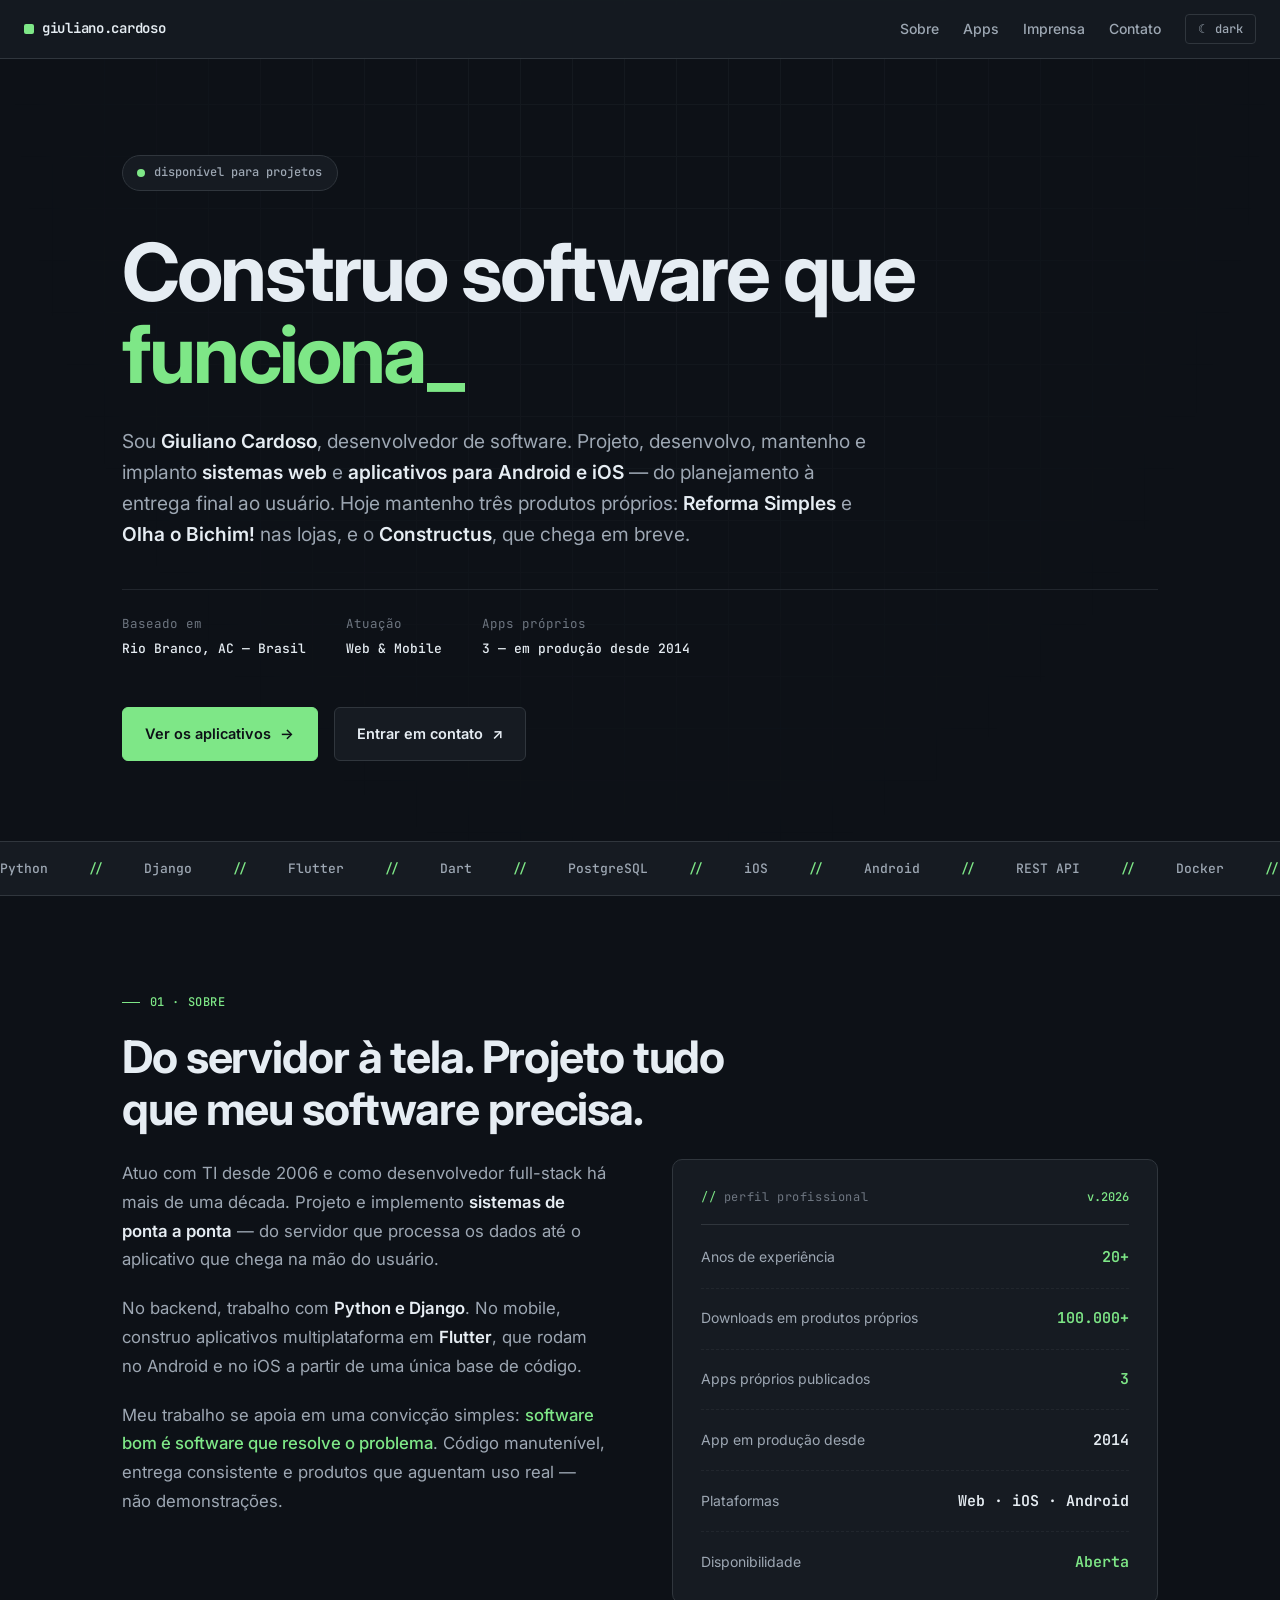
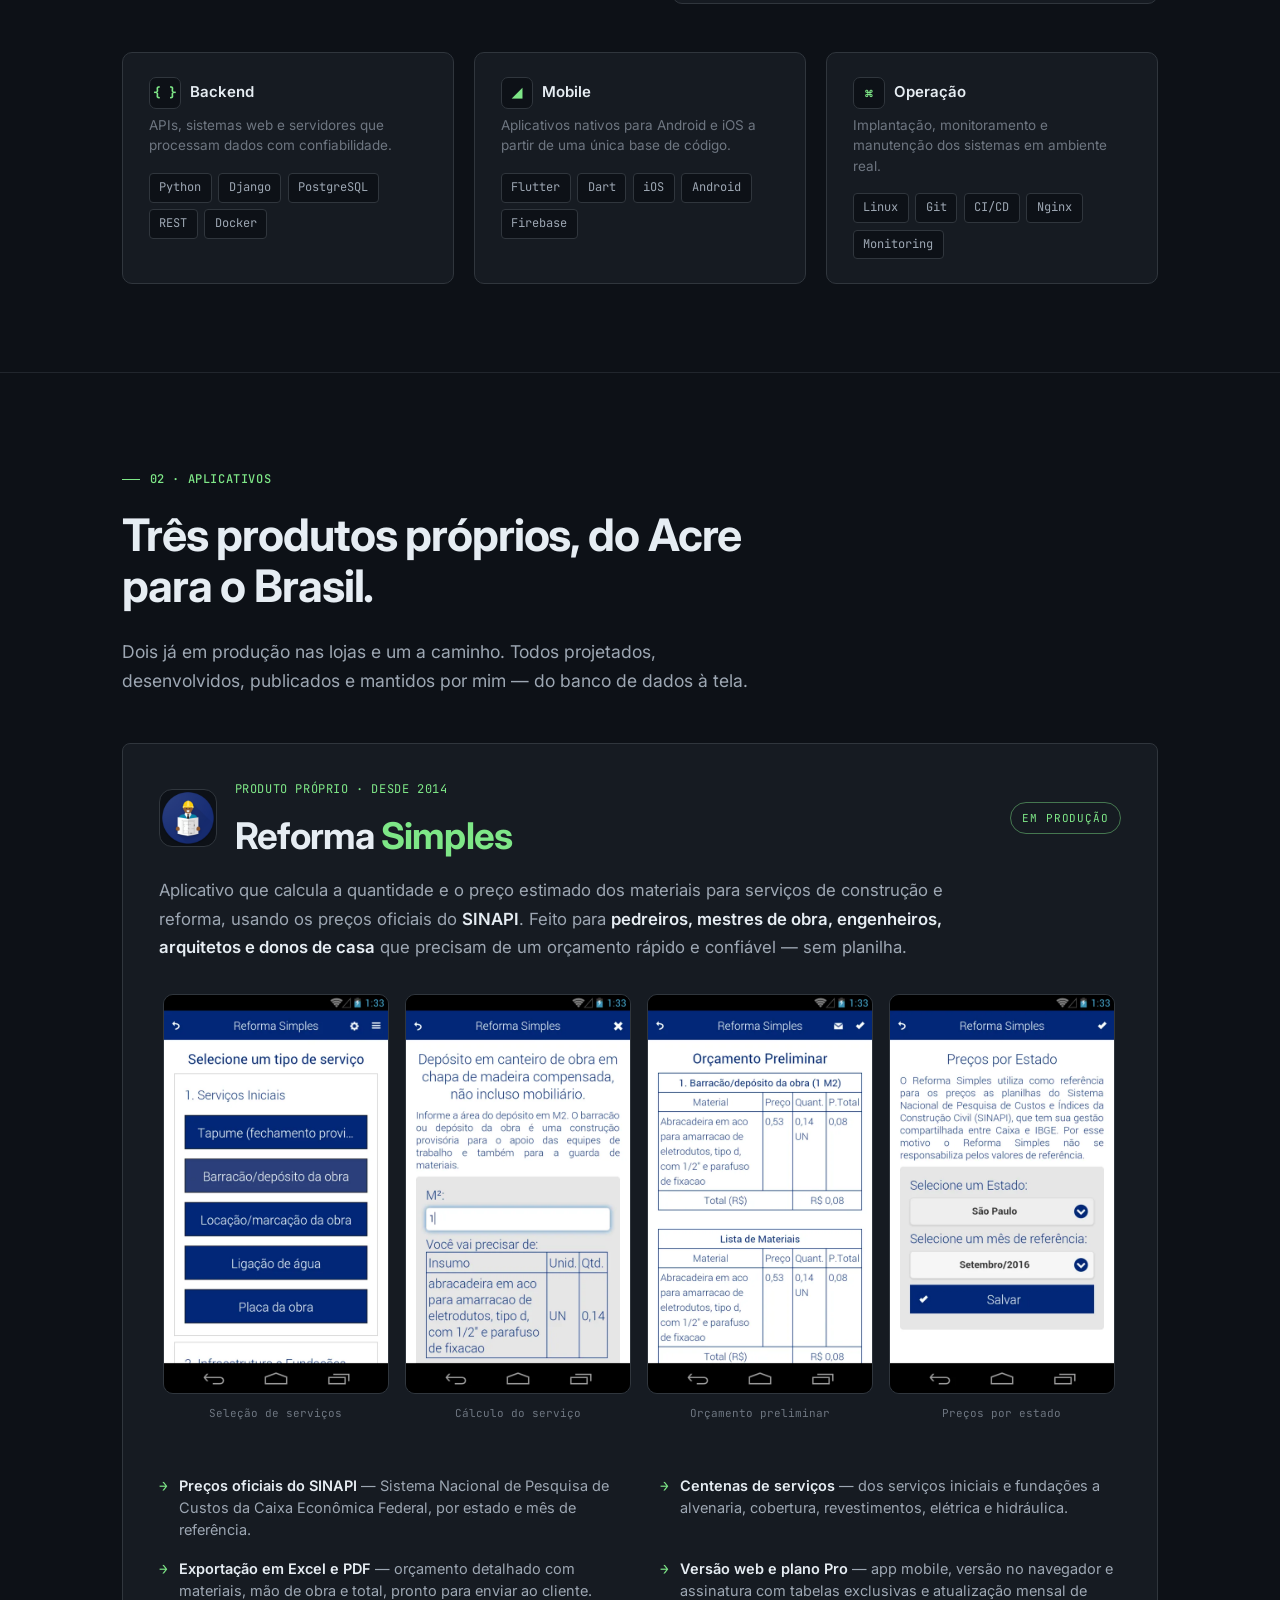
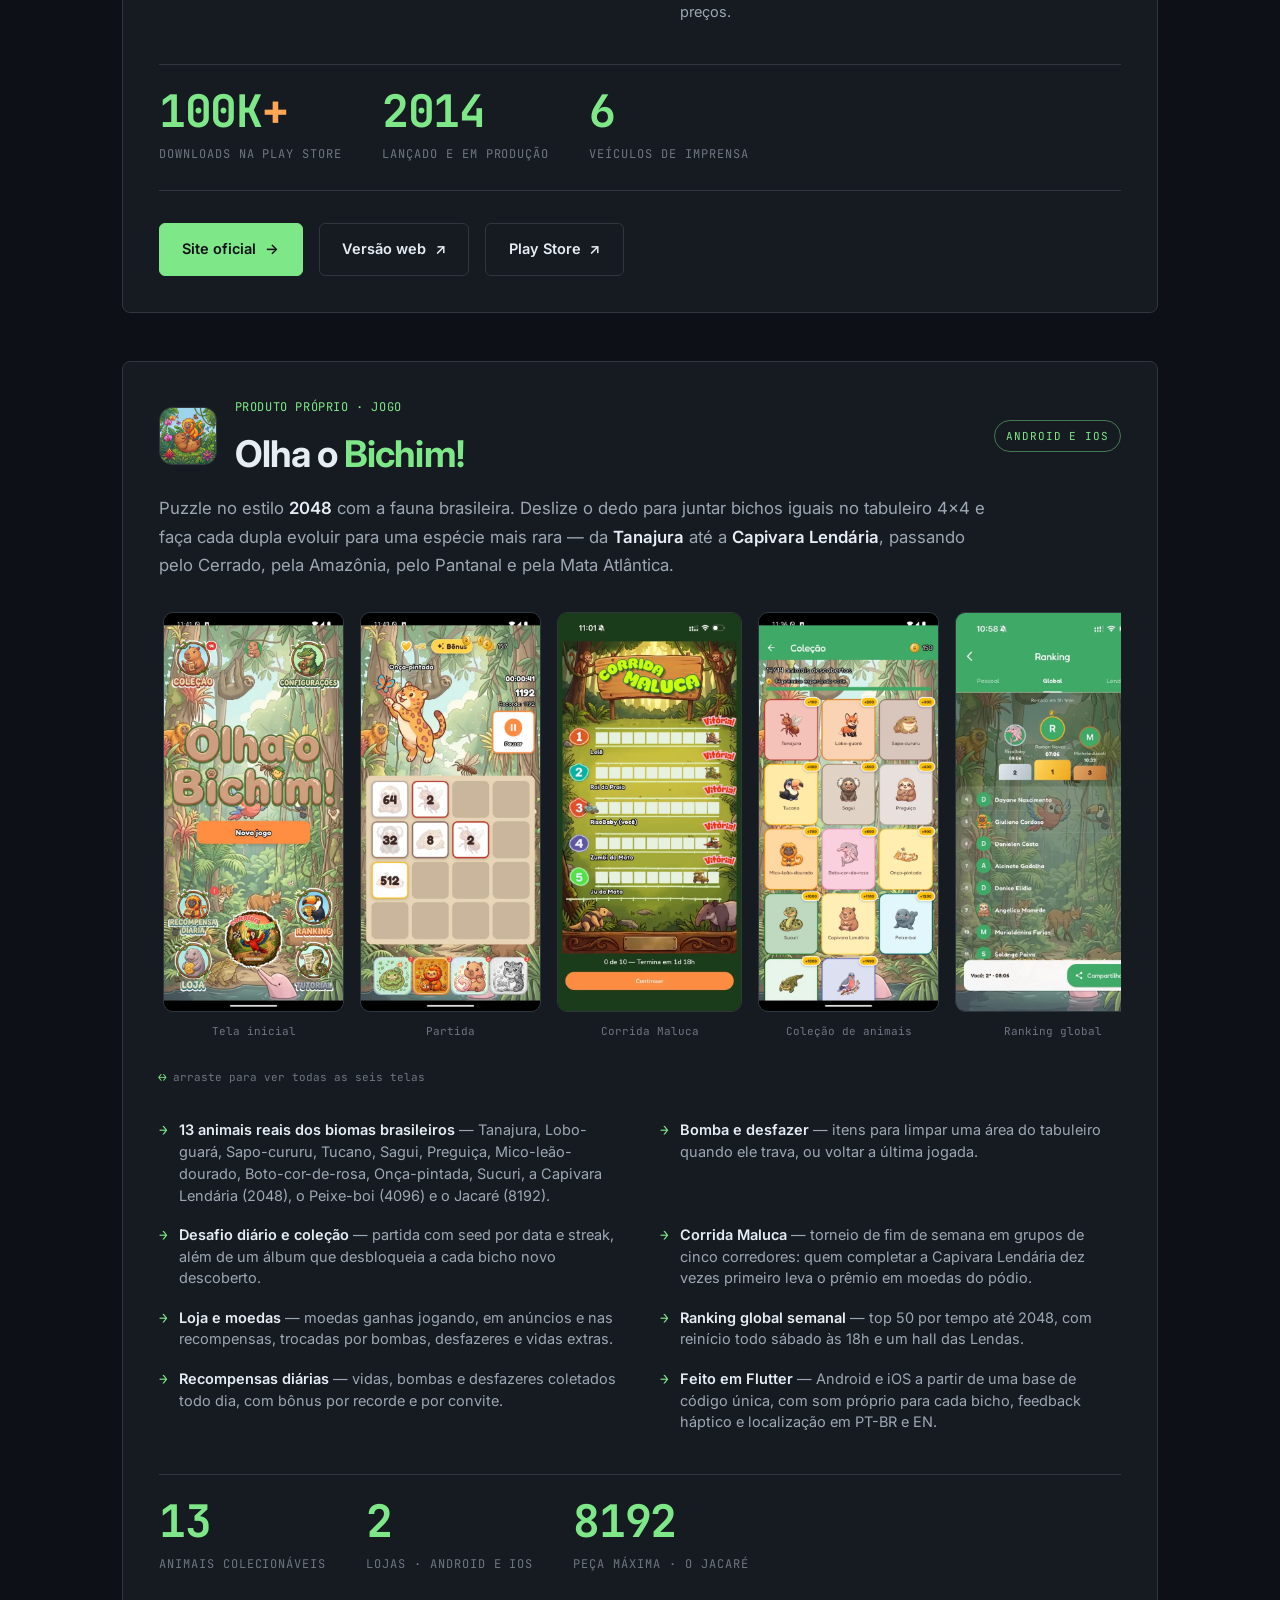
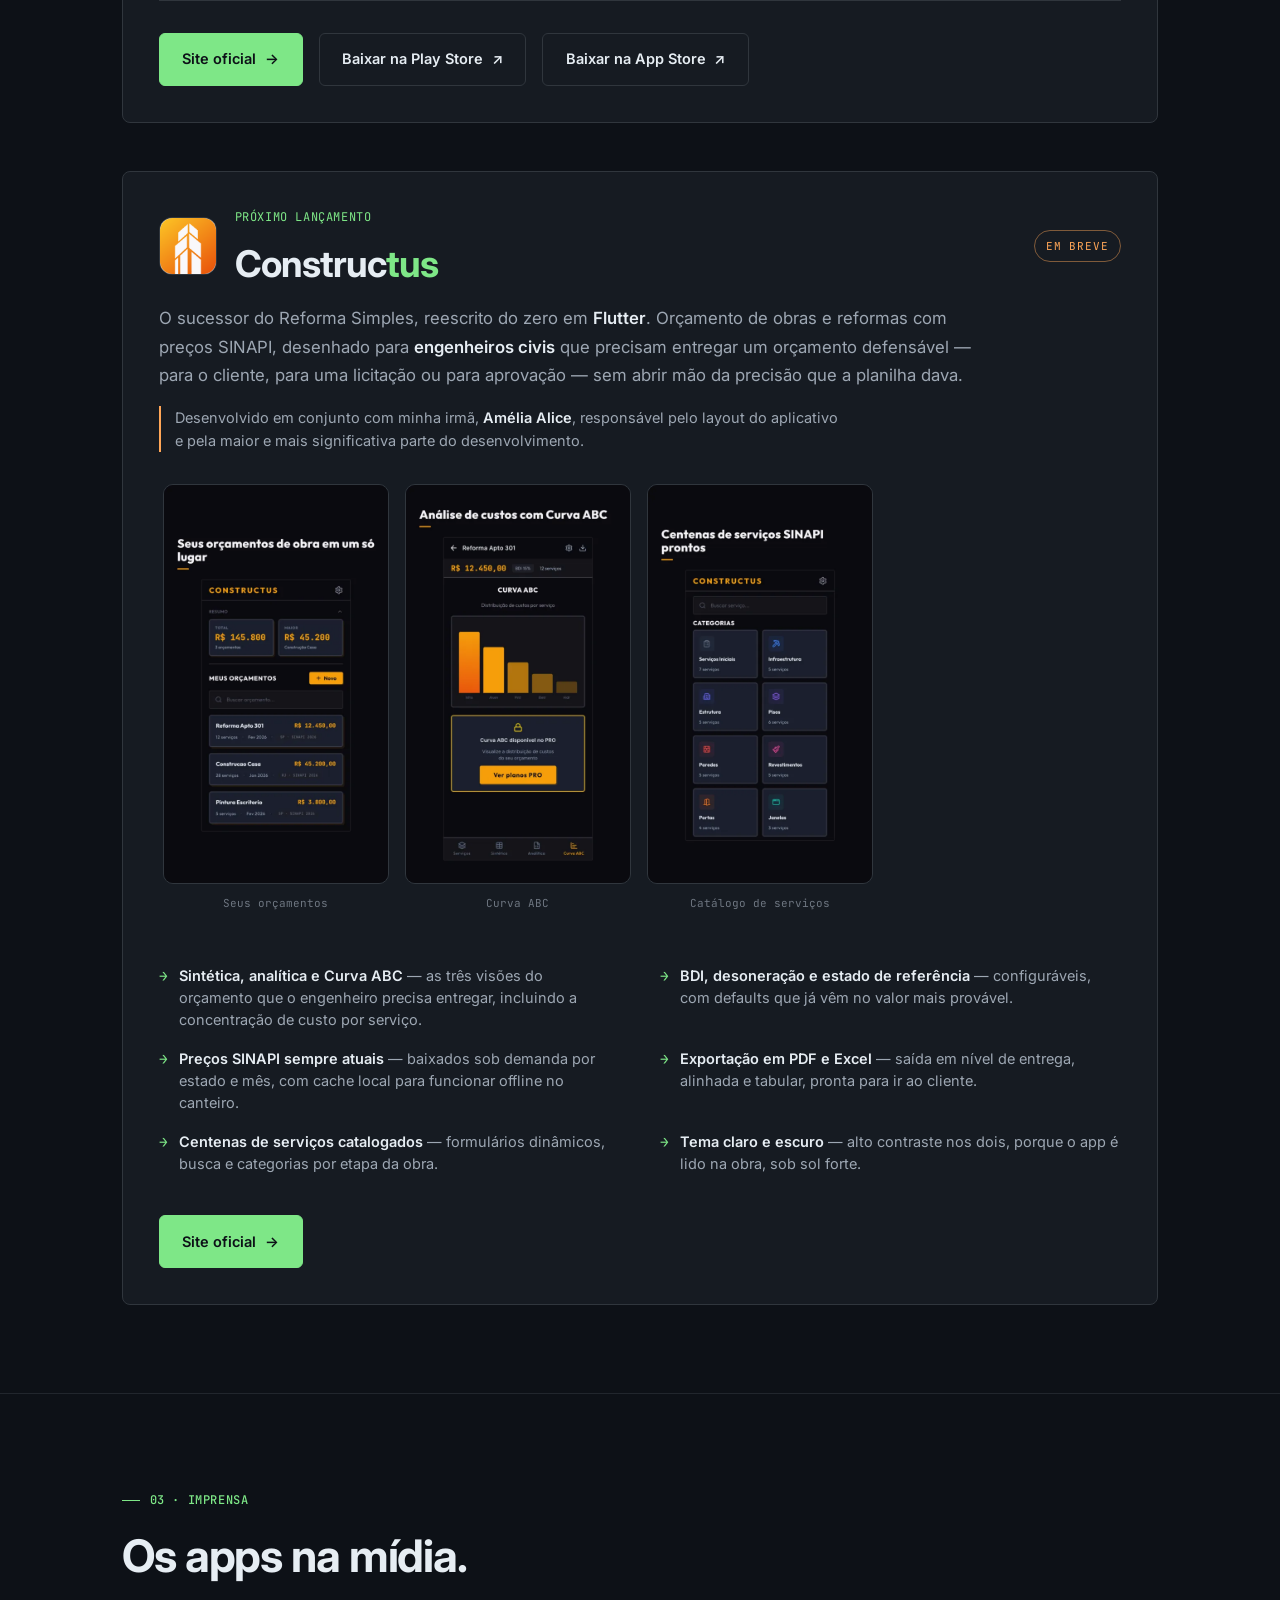
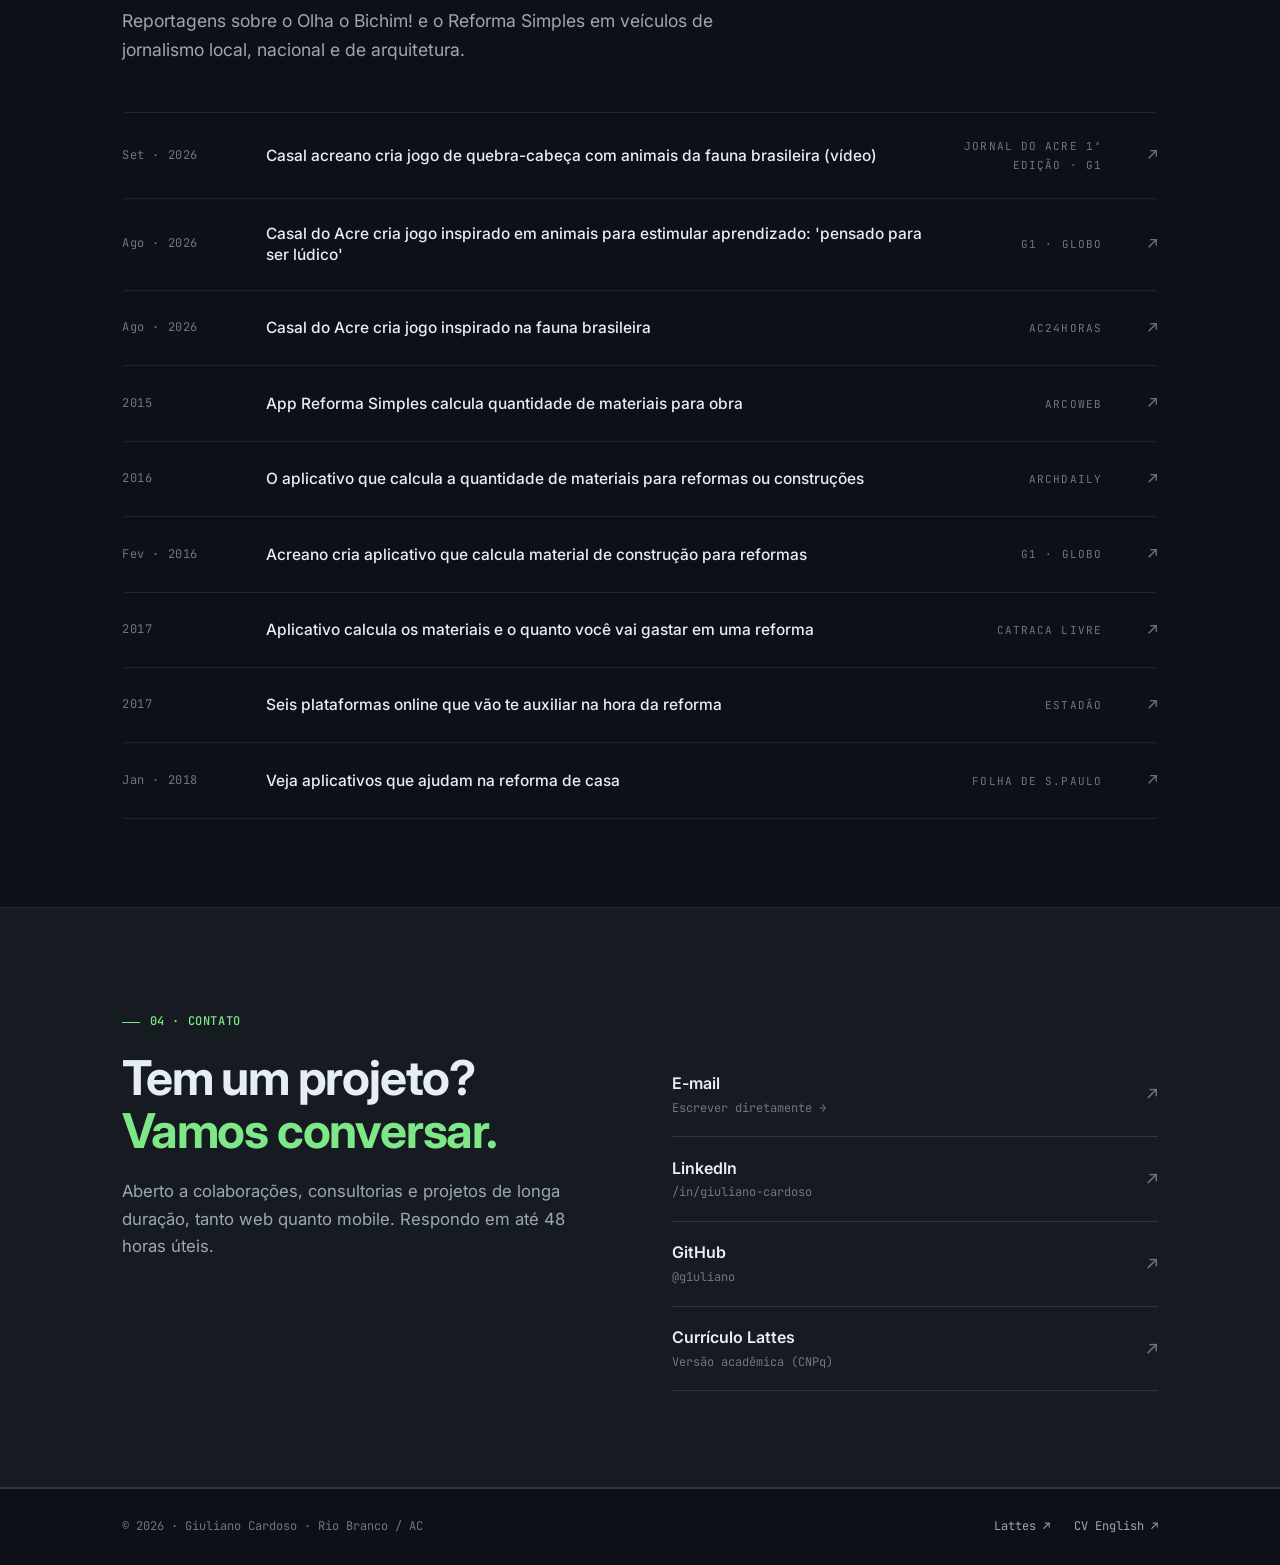
==== index.html @ fd6bd0b0 "fix: mostra a dica de rolagem na faixa do Olha o Bichim no desktop Com seis telas a faixa passou a t" ====
<!DOCTYPE html>
<html lang="pt-BR" data-theme="dark">
<head>
<meta charset="UTF-8">
<meta name="viewport" content="width=device-width, initial-scale=1.0">
<title>Giuliano Cardoso — Desenvolvedor de Software</title>

<!-- Favicons -->
<link rel="icon" type="image/svg+xml" href="/favicon.svg">
<link rel="icon" type="image/x-icon" href="/favicon.ico">
<link rel="icon" type="image/png" sizes="16x16" href="/favicon-16x16.png">
<link rel="icon" type="image/png" sizes="32x32" href="/favicon-32x32.png">
<link rel="apple-touch-icon" sizes="180x180" href="/apple-touch-icon.png">
<link rel="icon" type="image/png" sizes="192x192" href="/android-chrome-192x192.png">
<link rel="icon" type="image/png" sizes="512x512" href="/android-chrome-512x512.png">
<link rel="manifest" href="/site.webmanifest">
<meta name="theme-color" content="#7ee787">

<link rel="preconnect" href="https://fonts.googleapis.com">
<link rel="preconnect" href="https://fonts.gstatic.com" crossorigin>
<link href="https://fonts.googleapis.com/css2?family=JetBrains+Mono:wght@400;500;600;700&family=Inter:wght@300;400;500;600;700&display=swap" rel="stylesheet">
<style>
  /* ========== THEMES ========== */
  :root[data-theme="dark"] {
    --bg:        #0d1117;
    --bg-soft:   #161b22;
    --bg-elev:   #1c2128;
    --line:      #30363d;
    --line-soft: #21262d;
    --text:      #e6edf3;
    --text-dim:  #9da7b3;
    --text-mute: #6e7681;
    --accent:    #7ee787;
    --accent-2:  #ffa657;
    --accent-3:  #79c0ff;
  }

  :root[data-theme="light"] {
    --bg:        #fbfaf7;
    --bg-soft:   #f2efe8;
    --bg-elev:   #ecebe3;
    --line:      #d0cbbe;
    --line-soft: #e2ddcf;
    --text:      #1c1b17;
    --text-dim:  #4a4840;
    --text-mute: #827f72;
    --accent:    #1a7f37;
    --accent-2:  #bc4c00;
    --accent-3:  #0969da;
  }

  * { margin: 0; padding: 0; box-sizing: border-box; }
  html { scroll-behavior: smooth; }

  body {
    background: var(--bg);
    color: var(--text);
    font-family: 'Inter', system-ui, sans-serif;
    font-weight: 400;
    font-size: 16px;
    line-height: 1.65;
    overflow-x: hidden;
    -webkit-font-smoothing: antialiased;
    transition: background 0.3s, color 0.3s;
  }

  body::before {
    content: '';
    position: fixed;
    inset: 0;
    pointer-events: none;
    background-image:
      linear-gradient(var(--line-soft) 1px, transparent 1px),
      linear-gradient(90deg, var(--line-soft) 1px, transparent 1px);
    background-size: 52px 52px;
    opacity: 0.4;
    mask-image: radial-gradient(ellipse at 50% 0%, black 20%, transparent 70%);
    -webkit-mask-image: radial-gradient(ellipse at 50% 0%, black 20%, transparent 70%);
    z-index: 0;
  }

  a { color: inherit; }

  .mono {
    font-family: 'JetBrains Mono', ui-monospace, monospace;
    font-weight: 500;
  }

  /* ========== TOP BAR ========== */
  .topbar {
    position: sticky;
    top: 0;
    background: color-mix(in srgb, var(--bg-soft) 90%, transparent);
    backdrop-filter: blur(10px);
    -webkit-backdrop-filter: blur(10px);
    border-bottom: 1px solid var(--line);
    z-index: 100;
    overflow: hidden;
  }

  .topbar-inner {
    max-width: 1280px;
    margin: 0 auto;
    padding: 0 1.5rem;
    display: flex;
    align-items: center;
    height: 58px;
    gap: 1rem;
    min-width: 0;
  }

  .brand {
    font-family: 'JetBrains Mono', monospace;
    font-weight: 600;
    font-size: 14px;
    letter-spacing: -0.02em;
    display: inline-flex;
    align-items: center;
    gap: 0.5rem;
    text-decoration: none;
    color: var(--text);
    flex-shrink: 0;
  }

  .brand-dot {
    width: 10px; height: 10px;
    background: var(--accent);
    border-radius: 2px;
  }

  .nav-links {
    margin-left: auto;
    display: flex;
    align-items: center;
    gap: 1.5rem;
    font-size: 14px;
    flex-shrink: 0;
    min-width: 0;
  }

  .nav-links a {
    color: var(--text-dim);
    text-decoration: none;
    transition: color 0.2s;
    font-weight: 500;
  }

  .nav-links a:hover { color: var(--accent); }

  .theme-toggle {
    background: transparent;
    border: 1px solid var(--line);
    color: var(--text-dim);
    font-family: 'JetBrains Mono', monospace;
    font-size: 12px;
    font-weight: 500;
    padding: 0.4rem 0.75rem;
    border-radius: 4px;
    cursor: pointer;
    display: inline-flex;
    align-items: center;
    gap: 0.4rem;
    transition: all 0.2s;
  }

  .theme-toggle:hover {
    border-color: var(--accent);
    color: var(--accent);
  }

  .container {
    max-width: 1100px;
    margin: 0 auto;
    padding: 0 2rem;
    position: relative;
    z-index: 2;
  }

  /* ========== HERO ========== */
  .hero {
    padding: 6rem 0 5rem;
    position: relative;
  }

  .status-chip {
    display: inline-flex;
    align-items: center;
    gap: 0.55rem;
    padding: 0.45rem 0.9rem;
    background: var(--bg-soft);
    border: 1px solid var(--line);
    border-radius: 999px;
    font-family: 'JetBrains Mono', monospace;
    font-size: 12px;
    color: var(--text-dim);
    margin-bottom: 2.5rem;
  }

  .status-dot {
    width: 8px; height: 8px;
    border-radius: 50%;
    background: var(--accent);
    box-shadow: 0 0 0 0 var(--accent);
    animation: glow 2s infinite;
  }

  @keyframes glow {
    0%, 100% { box-shadow: 0 0 0 0 rgba(126, 231, 135, 0.55); }
    50%      { box-shadow: 0 0 0 7px rgba(126, 231, 135, 0); }
  }

  .hero h1 {
    font-family: 'Inter', sans-serif;
    font-weight: 700;
    font-size: clamp(2.5rem, 6.5vw, 5rem);
    line-height: 1.02;
    letter-spacing: -0.035em;
    margin-bottom: 2rem;
    max-width: 16ch;
  }

  .hero h1 .accent {
    color: var(--accent);
    position: relative;
    white-space: nowrap;
  }

  .hero h1 .accent::after {
    content: '_';
    animation: blink 1.1s steps(2) infinite;
    color: var(--accent);
    margin-left: 2px;
  }

  @keyframes blink { 50% { opacity: 0; } }

  .hero-lede {
    font-size: clamp(1.05rem, 1.5vw, 1.2rem);
    color: var(--text-dim);
    line-height: 1.6;
    max-width: 62ch;
    margin-bottom: 2.5rem;
  }

  .hero-lede strong {
    color: var(--text);
    font-weight: 600;
  }

  .hero-meta {
    display: flex;
    flex-wrap: wrap;
    gap: 1.5rem 2.5rem;
    margin-bottom: 3rem;
    padding-top: 1.5rem;
    border-top: 1px solid var(--line-soft);
    font-family: 'JetBrains Mono', monospace;
    font-size: 12.5px;
    color: var(--text-mute);
  }

  .hero-meta .item strong {
    color: var(--text);
    font-weight: 500;
    display: block;
    margin-top: 0.2rem;
    font-size: 13px;
  }

  .hero-actions {
    display: flex;
    gap: 1rem;
    flex-wrap: wrap;
  }

  .btn {
    display: inline-flex;
    align-items: center;
    gap: 0.55rem;
    padding: 0.85rem 1.4rem;
    font-family: 'Inter', sans-serif;
    font-size: 14.5px;
    font-weight: 600;
    text-decoration: none;
    border: 1px solid var(--line);
    border-radius: 6px;
    color: var(--text);
    background: var(--bg-soft);
    cursor: pointer;
    transition: all 0.2s;
  }

  .btn:hover {
    border-color: var(--accent);
    color: var(--accent);
    background: var(--bg-elev);
    transform: translateY(-1px);
  }

  .btn.primary {
    border-color: var(--accent);
    color: var(--bg);
    background: var(--accent);
  }

  .btn.primary:hover {
    background: transparent;
    color: var(--accent);
  }

  .btn .arrow { transition: transform 0.25s; }
  .btn:hover .arrow { transform: translateX(3px); }

  /* ========== TICKER ========== */
  .ticker {
    border-top: 1px solid var(--line);
    border-bottom: 1px solid var(--line);
    background: var(--bg-soft);
    overflow: hidden;
    padding: 1rem 0;
    position: relative;
    z-index: 2;
  }

  .ticker-track {
    display: flex;
    gap: 2.5rem;
    white-space: nowrap;
    animation: scroll 50s linear infinite;
    font-family: 'JetBrains Mono', monospace;
    font-size: 13px;
    color: var(--text-dim);
    font-weight: 500;
  }

  .ticker-track span { flex-shrink: 0; }
  .ticker-track .sep { color: var(--accent); }

  @keyframes scroll { to { transform: translateX(-50%); } }

  /* ========== SECTIONS ========== */
  .section {
    padding: 5.5rem 0;
    border-bottom: 1px solid var(--line-soft);
    position: relative;
  }

  .section-label {
    display: inline-flex;
    align-items: center;
    gap: 0.6rem;
    font-family: 'JetBrains Mono', monospace;
    font-size: 12px;
    color: var(--accent);
    font-weight: 500;
    letter-spacing: 0.05em;
    margin-bottom: 1.25rem;
    text-transform: uppercase;
  }

  .section-label::before {
    content: '';
    width: 18px;
    height: 1px;
    background: var(--accent);
  }

  .section-title {
    font-size: clamp(1.8rem, 3.8vw, 2.8rem);
    font-weight: 700;
    line-height: 1.15;
    letter-spacing: -0.025em;
    margin-bottom: 1.5rem;
    max-width: 22ch;
  }

  .section-intro {
    font-size: 1.1rem;
    color: var(--text-dim);
    line-height: 1.65;
    max-width: 60ch;
    margin-bottom: 3rem;
  }

  /* ========== ABOUT ========== */
  .about-grid {
    display: grid;
    grid-template-columns: 1fr 1fr;
    gap: 4rem;
    align-items: start;
  }

  .about-text p {
    color: var(--text-dim);
    font-size: 1.05rem;
    line-height: 1.7;
  }

  .about-text p + p { margin-top: 1.3rem; }

  .about-text strong {
    color: var(--text);
    font-weight: 600;
  }

  .about-text .hl {
    color: var(--accent);
    font-weight: 500;
  }

  .about-card {
    background: var(--bg-soft);
    border: 1px solid var(--line);
    border-radius: 10px;
    padding: 1.75rem;
  }

  .about-card-header {
    display: flex;
    justify-content: space-between;
    align-items: center;
    padding-bottom: 1rem;
    border-bottom: 1px solid var(--line);
    margin-bottom: 1.25rem;
  }

  .about-card-title {
    font-family: 'JetBrains Mono', monospace;
    font-size: 12px;
    color: var(--text-mute);
    letter-spacing: 0.05em;
  }

  .about-card-title::before {
    content: '// ';
    color: var(--accent);
  }

  .stat-list {
    display: flex;
    flex-direction: column;
    gap: 1.1rem;
  }

  .stat-item {
    display: flex;
    justify-content: space-between;
    align-items: baseline;
    gap: 1rem;
    padding-bottom: 1.1rem;
    border-bottom: 1px dashed var(--line-soft);
  }

  .stat-item:last-child { border-bottom: none; padding-bottom: 0; }

  .stat-item .label {
    font-size: 14px;
    color: var(--text-dim);
  }

  .stat-item .value {
    font-family: 'JetBrains Mono', monospace;
    font-size: 15px;
    font-weight: 600;
    color: var(--text);
    text-align: right;
  }

  .stat-item .value.acc { color: var(--accent); }

  /* ========== STACK ========== */
  .stack-grid {
    display: grid;
    grid-template-columns: repeat(auto-fit, minmax(260px, 1fr));
    gap: 1.25rem;
    margin-top: 3rem;
  }

  .stack-card {
    background: var(--bg-soft);
    border: 1px solid var(--line);
    border-radius: 10px;
    padding: 1.5rem 1.6rem;
    transition: all 0.25s;
  }

  .stack-card:hover {
    border-color: var(--accent);
    transform: translateY(-3px);
  }

  .stack-card-head {
    display: flex;
    align-items: center;
    gap: 0.6rem;
    margin-bottom: 0.4rem;
  }

  .stack-card-icon {
    width: 32px; height: 32px;
    border-radius: 7px;
    background: var(--bg);
    border: 1px solid var(--line);
    display: flex;
    align-items: center;
    justify-content: center;
    font-family: 'JetBrains Mono', monospace;
    font-weight: 700;
    font-size: 13px;
    color: var(--accent);
  }

  .stack-card h4 {
    font-size: 15px;
    font-weight: 600;
    color: var(--text);
  }

  .stack-card p {
    font-size: 13.5px;
    color: var(--text-mute);
    margin-bottom: 1.1rem;
    line-height: 1.5;
  }

  .stack-card ul {
    list-style: none;
    display: flex;
    flex-wrap: wrap;
    gap: 0.4rem;
  }

  .stack-card li {
    font-family: 'JetBrains Mono', monospace;
    font-size: 12px;
    color: var(--text-dim);
    padding: 0.25rem 0.6rem;
    border: 1px solid var(--line);
    border-radius: 4px;
    background: var(--bg);
  }

  /* ========== PRODUCTS ========== */
  .products {
    display: flex;
    flex-direction: column;
    gap: 3rem;
  }

  .product {
    border: 1px solid var(--line);
    border-radius: 8px;
    background: var(--bg-soft);
    padding: 2.25rem;
    scroll-margin-top: 80px;
  }

  .product-head {
    display: flex;
    align-items: center;
    gap: 1.1rem;
    flex-wrap: wrap;
    margin-bottom: 1.25rem;
  }

  .product-icon {
    width: 58px;
    height: 58px;
    border-radius: 13px;
    border: 1px solid var(--line);
    background: var(--bg);
    flex-shrink: 0;
  }

  .product-head h3 {
    font-size: clamp(1.7rem, 3.2vw, 2.3rem);
    font-weight: 700;
    letter-spacing: -0.025em;
    line-height: 1.1;
  }

  .product-head h3 .acc { color: var(--accent); }

  .product-badge {
    margin-left: auto;
    font-family: 'JetBrains Mono', monospace;
    font-size: 11px;
    text-transform: uppercase;
    letter-spacing: 0.08em;
    padding: 0.35rem 0.7rem;
    border-radius: 100px;
    border: 1px solid var(--line);
    color: var(--text-mute);
    white-space: nowrap;
  }

  .product-badge.live {
    color: var(--accent);
    border-color: color-mix(in srgb, var(--accent) 45%, transparent);
  }

  .product-badge.soon {
    color: var(--accent-2);
    border-color: color-mix(in srgb, var(--accent-2) 45%, transparent);
  }

  .product .project-lead { max-width: 76ch; }

  .project-credit {
    max-width: 76ch;
    margin-top: -0.5rem;
    padding-left: 0.9rem;
    border-left: 2px solid var(--accent-2);
    color: var(--text-dim);
    font-size: 14.5px;
    line-height: 1.6;
  }

  .project-credit strong { color: var(--text); font-weight: 600; }

  /* Faixa de capturas — rolagem horizontal nativa com scroll-snap */
  .shots {
    display: flex;
    gap: 1rem;
    overflow-x: auto;
    overscroll-behavior-x: contain;
    scroll-snap-type: x proximity;
    padding: 0.25rem 0.25rem 1rem;
    margin: 1.75rem 0 1.75rem;
    scrollbar-width: thin;
    scrollbar-color: var(--line) transparent;
  }

  .shots:focus-visible {
    outline: 2px solid var(--accent);
    outline-offset: 4px;
    border-radius: 4px;
  }

  .shot {
    flex: 0 0 auto;
    scroll-snap-align: center;
  }

  .shot img {
    display: block;
    height: 400px;
    width: auto;
    border-radius: 10px;
    border: 1px solid var(--line);
    background: var(--bg);
  }

  .shot figcaption {
    margin-top: 0.65rem;
    font-family: 'JetBrains Mono', monospace;
    font-size: 11px;
    color: var(--text-mute);
    text-align: center;
  }

  /* só aparece nas larguras em que a faixa realmente transborda */
  .shots-note {
    display: none;
    font-family: 'JetBrains Mono', monospace;
    font-size: 11px;
    color: var(--text-mute);
    margin-top: -1rem;
    margin-bottom: 1.5rem;
  }

  .shots-note::before { content: '↔ '; color: var(--accent); }

  /* faixa com telas demais para caber mesmo no desktop */
  .shots-note.always { display: block; }

  .project-features.cols {
    display: grid;
    grid-template-columns: repeat(auto-fit, minmax(300px, 1fr));
    gap: 0 2.5rem;
  }

  /* Project copy */
  .project-tag {
    font-family: 'JetBrains Mono', monospace;
    font-size: 12px;
    color: var(--accent);
    letter-spacing: 0.05em;
    margin-bottom: 1rem;
    text-transform: uppercase;
  }

  .project h3 {
    font-size: clamp(2rem, 4vw, 2.8rem);
    font-weight: 700;
    letter-spacing: -0.025em;
    margin-bottom: 1.25rem;
    line-height: 1.1;
  }

  .project h3 .acc { color: var(--accent); }

  .project-lead {
    color: var(--text-dim);
    font-size: 1.05rem;
    line-height: 1.7;
    margin-bottom: 1.5rem;
    max-width: 52ch;
  }

  .project-lead strong { color: var(--text); font-weight: 600; }

  .project-features {
    list-style: none;
    margin-bottom: 2rem;
  }

  .project-features li {
    display: flex;
    gap: 0.7rem;
    padding: 0.55rem 0;
    font-size: 14.5px;
    color: var(--text-dim);
    line-height: 1.5;
  }

  .project-features li::before {
    content: '→';
    color: var(--accent);
    font-family: 'JetBrains Mono', monospace;
    font-weight: 700;
    flex-shrink: 0;
  }

  .project-features li strong {
    color: var(--text);
    font-weight: 600;
  }

  .stat-row {
    display: flex;
    gap: 2.5rem;
    padding: 1.5rem 0;
    border-top: 1px solid var(--line);
    border-bottom: 1px solid var(--line);
    margin-bottom: 2rem;
    flex-wrap: wrap;
  }

  .stat .num {
    font-family: 'JetBrains Mono', monospace;
    font-size: clamp(2rem, 4vw, 2.8rem);
    font-weight: 700;
    color: var(--accent);
    line-height: 1;
    letter-spacing: -0.03em;
    display: block;
    margin-bottom: 0.35rem;
  }

  .stat .num .plus { color: var(--accent-2); }

  .stat .label {
    font-size: 12px;
    color: var(--text-mute);
    text-transform: uppercase;
    letter-spacing: 0.08em;
    font-family: 'JetBrains Mono', monospace;
  }

  .project-actions {
    display: flex;
    gap: 1rem;
    flex-wrap: wrap;
  }

  /* ========== PRESS ========== */
  .press-grid { display: grid; gap: 0; }

  .press-item {
    display: grid;
    grid-template-columns: 120px 1fr 140px 32px;
    gap: 1.5rem;
    padding: 1.5rem 0;
    border-top: 1px solid var(--line-soft);
    align-items: center;
    text-decoration: none;
    color: inherit;
    transition: padding 0.3s, background 0.3s;
    border-radius: 4px;
  }

  .press-item:last-child { border-bottom: 1px solid var(--line-soft); }

  .press-item:hover {
    padding-left: 1rem;
    padding-right: 1rem;
    background: var(--bg-soft);
  }

  .press-date {
    font-family: 'JetBrains Mono', monospace;
    font-size: 12px;
    color: var(--text-mute);
    letter-spacing: 0.05em;
  }

  .press-title {
    color: var(--text);
    font-size: 15.5px;
    line-height: 1.4;
    font-weight: 500;
    transition: color 0.3s;
  }

  .press-item:hover .press-title { color: var(--accent); }

  .press-source {
    font-family: 'JetBrains Mono', monospace;
    font-size: 11px;
    color: var(--text-mute);
    letter-spacing: 0.1em;
    text-transform: uppercase;
    text-align: right;
  }

  .press-arrow {
    color: var(--text-mute);
    font-family: 'JetBrains Mono', monospace;
    font-size: 16px;
    transition: transform 0.25s, color 0.25s;
    text-align: right;
  }

  .press-item:hover .press-arrow {
    color: var(--accent);
    transform: translate(3px, -3px);
  }

  /* ========== CONTACT ========== */
  .contact {
    padding: 6rem 0;
    background: var(--bg-soft);
    border-bottom: 1px solid var(--line);
  }

  .contact-grid {
    display: grid;
    grid-template-columns: 1fr 1fr;
    gap: 4rem;
    align-items: start;
  }

  .contact h2 {
    font-size: clamp(2rem, 4vw, 3rem);
    font-weight: 700;
    letter-spacing: -0.025em;
    line-height: 1.1;
    margin-bottom: 1.25rem;
    max-width: 15ch;
  }

  .contact h2 .acc { color: var(--accent); }

  .contact-intro {
    color: var(--text-dim);
    font-size: 1.05rem;
    line-height: 1.65;
    max-width: 42ch;
    margin-bottom: 2rem;
  }

  .contact-link {
    display: flex;
    justify-content: space-between;
    align-items: center;
    padding: 1.1rem 0;
    border-bottom: 1px solid var(--line);
    text-decoration: none;
    color: var(--text);
    transition: padding 0.25s, color 0.25s;
  }

  .contact-link:hover {
    padding-left: 0.8rem;
    color: var(--accent);
  }

  .contact-link-main {
    display: flex;
    flex-direction: column;
    gap: 0.15rem;
  }

  .contact-link-label {
    font-size: 16px;
    font-weight: 600;
  }

  .contact-link-sub {
    font-family: 'JetBrains Mono', monospace;
    font-size: 12px;
    color: var(--text-mute);
  }

  .contact-link .arrow {
    font-family: 'JetBrains Mono', monospace;
    color: var(--text-mute);
    font-size: 18px;
    transition: transform 0.25s, color 0.25s;
  }

  .contact-link:hover .arrow {
    color: var(--accent);
    transform: translate(4px, -4px);
  }

  /* ========== FOOTER ========== */
  footer {
    padding: 1.75rem 0;
    font-family: 'JetBrains Mono', monospace;
    font-size: 12px;
    color: var(--text-mute);
    background: var(--bg);
    border-top: 1px solid var(--line);
  }

  footer .container {
    display: flex;
    justify-content: space-between;
    flex-wrap: wrap;
    gap: 1rem;
    align-items: center;
  }

  footer a {
    color: var(--text-dim);
    text-decoration: none;
    transition: color 0.2s;
  }

  footer a:hover { color: var(--accent); }

  footer .cv { display: flex; gap: 1.5rem; }

  /* ========== REVEAL ========== */
  .reveal {
    opacity: 0;
    transform: translateY(14px);
    transition: opacity 0.7s cubic-bezier(0.2, 0.8, 0.2, 1), transform 0.7s cubic-bezier(0.2, 0.8, 0.2, 1);
  }
  .reveal.in { opacity: 1; transform: none; }
  .d1 { transition-delay: 0.08s; }
  .d2 { transition-delay: 0.18s; }
  .d3 { transition-delay: 0.28s; }
  .d4 { transition-delay: 0.38s; }

  /* ========== RESPONSIVE ========== */
  @media (max-width: 1024px) {
    .nav-links { gap: 1.25rem; }
  }

  @media (max-width: 720px) {
    .topbar-inner { padding: 0 1rem; height: 52px; gap: 0.75rem; }
    .nav-links { gap: 0.9rem; font-size: 13px; }
    .nav-links a:nth-child(2) { display: none; }
    .theme-toggle { padding: 0.35rem 0.55rem; }
    .theme-toggle #themeLabel { display: none; }
    .brand span:last-child { font-size: 13px; }
  }

  @media (max-width: 480px) {
    .nav-links a:nth-child(1),
    .nav-links a:nth-child(3) { display: none; }
  }

  @media (max-width: 880px) {
    .container { padding: 0 1.25rem; }
    .hero { padding: 3.5rem 0 3rem; }
    .section, .contact { padding: 3.5rem 0; }

    .about-grid, .contact-grid { grid-template-columns: 1fr; gap: 2.5rem; }
    .product { padding: 1.5rem; }
    .product-icon { width: 46px; height: 46px; border-radius: 11px; }
    .product-badge { margin-left: 0; }
    .shot img { height: 300px; }
    .shots-note { display: block; }

    .press-item {
      grid-template-columns: 1fr auto;
      gap: 0.4rem 1rem;
      grid-template-areas:
        "date source"
        "title arrow";
      align-items: center;
    }
    .press-date { grid-area: date; }
    .press-title { grid-area: title; }
    .press-source { grid-area: source; }
    .press-arrow { grid-area: arrow; align-self: center; }

    .stat-row { gap: 1.5rem; }
    .hero-meta { gap: 1rem 1.5rem; }
  }
</style>
</head>
<body>

<!-- TOP BAR -->
<div class="topbar">
  <div class="topbar-inner">
    <a href="#" class="brand">
      <span class="brand-dot"></span>
      <span>giuliano.cardoso</span>
    </a>
    <nav class="nav-links">
      <a href="#about">Sobre</a>
      <a href="#work">Apps</a>
      <a href="#press">Imprensa</a>
      <a href="#contact">Contato</a>
      <button class="theme-toggle" id="themeToggle" aria-label="alternar tema">
        <span id="themeIcon">☾</span>
        <span id="themeLabel">dark</span>
      </button>
    </nav>
  </div>
</div>

<!-- HERO -->
<section class="hero">
  <div class="container">
    <div class="status-chip reveal">
      <span class="status-dot"></span>
      <span class="mono">disponível para projetos</span>
    </div>

    <h1 class="reveal d1">Construo software que <span class="accent">funciona</span></h1>

    <p class="hero-lede reveal d2">
      Sou <strong>Giuliano Cardoso</strong>, desenvolvedor de software. Projeto, desenvolvo, mantenho e implanto <strong>sistemas web</strong> e <strong>aplicativos para Android e iOS</strong> — do planejamento à entrega final ao usuário. Hoje mantenho três produtos próprios: <strong>Reforma Simples</strong> e <strong>Olha o Bichim!</strong> nas lojas, e o <strong>Constructus</strong>, que chega em breve.
    </p>

    <div class="hero-meta reveal d3">
      <div class="item">
        <span>Baseado em</span>
        <strong>Rio Branco, AC — Brasil</strong>
      </div>
      <div class="item">
        <span>Atuação</span>
        <strong>Web &amp; Mobile</strong>
      </div>
      <div class="item">
        <span>Apps próprios</span>
        <strong>3 — em produção desde 2014</strong>
      </div>
    </div>

    <div class="hero-actions reveal d4">
      <a href="#work" class="btn primary">Ver os aplicativos <span class="arrow">→</span></a>
      <a href="#contact" class="btn">Entrar em contato <span class="arrow">↗</span></a>
    </div>
  </div>
</section>

<!-- TICKER -->
<div class="ticker">
  <div class="ticker-track">
    <span>Python</span><span class="sep">//</span>
    <span>Django</span><span class="sep">//</span>
    <span>Flutter</span><span class="sep">//</span>
    <span>Dart</span><span class="sep">//</span>
    <span>PostgreSQL</span><span class="sep">//</span>
    <span>iOS</span><span class="sep">//</span>
    <span>Android</span><span class="sep">//</span>
    <span>REST API</span><span class="sep">//</span>
    <span>Docker</span><span class="sep">//</span>
    <span>Git</span><span class="sep">//</span>
    <span>Linux</span><span class="sep">//</span>
    <span>Firebase</span><span class="sep">//</span>
    <span>Python</span><span class="sep">//</span>
    <span>Django</span><span class="sep">//</span>
    <span>Flutter</span><span class="sep">//</span>
    <span>Dart</span><span class="sep">//</span>
    <span>PostgreSQL</span><span class="sep">//</span>
    <span>iOS</span><span class="sep">//</span>
    <span>Android</span><span class="sep">//</span>
    <span>REST API</span><span class="sep">//</span>
    <span>Docker</span><span class="sep">//</span>
    <span>Git</span><span class="sep">//</span>
    <span>Linux</span><span class="sep">//</span>
    <span>Firebase</span><span class="sep">//</span>
  </div>
</div>

<!-- ABOUT -->
<section class="section" id="about">
  <div class="container">
    <div class="section-label reveal">01 · Sobre</div>
    <h2 class="section-title reveal d1">Do servidor à tela. Projeto tudo que meu software precisa.</h2>

    <div class="about-grid">
      <div class="about-text reveal d2">
        <p>Atuo com TI desde 2006 e como desenvolvedor full-stack há mais de uma década. Projeto e implemento <strong>sistemas de ponta a ponta</strong> — do servidor que processa os dados até o aplicativo que chega na mão do usuário.</p>
        <p>No backend, trabalho com <strong>Python e Django</strong>. No mobile, construo aplicativos multiplataforma em <strong>Flutter</strong>, que rodam no Android e no iOS a partir de uma única base de código.</p>
        <p>Meu trabalho se apoia em uma convicção simples: <span class="hl">software bom é software que resolve o problema</span>. Código manutenível, entrega consistente e produtos que aguentam uso real — não demonstrações.</p>
      </div>

      <aside class="about-card reveal d3">
        <div class="about-card-header">
          <span class="about-card-title">perfil profissional</span>
          <span class="mono" style="color: var(--accent); font-size: 12px;">v.2026</span>
        </div>
        <div class="stat-list">
          <div class="stat-item">
            <span class="label">Anos de experiência</span>
            <span class="value acc">20+</span>
          </div>
          <div class="stat-item">
            <span class="label">Downloads em produtos próprios</span>
            <span class="value acc">100.000+</span>
          </div>
          <div class="stat-item">
            <span class="label">Apps próprios publicados</span>
            <span class="value acc">3</span>
          </div>
          <div class="stat-item">
            <span class="label">App em produção desde</span>
            <span class="value">2014</span>
          </div>
          <div class="stat-item">
            <span class="label">Plataformas</span>
            <span class="value">Web · iOS · Android</span>
          </div>
          <div class="stat-item">
            <span class="label">Disponibilidade</span>
            <span class="value acc">Aberta</span>
          </div>
        </div>
      </aside>
    </div>

    <div class="stack-grid">
      <div class="stack-card reveal">
        <div class="stack-card-head">
          <div class="stack-card-icon">{ }</div>
          <h4>Backend</h4>
        </div>
        <p>APIs, sistemas web e servidores que processam dados com confiabilidade.</p>
        <ul>
          <li>Python</li><li>Django</li><li>PostgreSQL</li><li>REST</li><li>Docker</li>
        </ul>
      </div>
      <div class="stack-card reveal d1">
        <div class="stack-card-head">
          <div class="stack-card-icon">◢</div>
          <h4>Mobile</h4>
        </div>
        <p>Aplicativos nativos para Android e iOS a partir de uma única base de código.</p>
        <ul>
          <li>Flutter</li><li>Dart</li><li>iOS</li><li>Android</li><li>Firebase</li>
        </ul>
      </div>
      <div class="stack-card reveal d2">
        <div class="stack-card-head">
          <div class="stack-card-icon">⌘</div>
          <h4>Operação</h4>
        </div>
        <p>Implantação, monitoramento e manutenção dos sistemas em ambiente real.</p>
        <ul>
          <li>Linux</li><li>Git</li><li>CI/CD</li><li>Nginx</li><li>Monitoring</li>
        </ul>
      </div>
    </div>
  </div>
</section>

<!-- PRODUCTS -->
<section class="section" id="work">
  <div class="container">
    <div class="section-label reveal">02 · Aplicativos</div>
    <h2 class="section-title reveal d1">Três produtos próprios, do Acre para o Brasil.</h2>
    <p class="section-intro reveal d2">Dois já em produção nas lojas e um a caminho. Todos projetados, desenvolvidos, publicados e mantidos por mim — do banco de dados à tela.</p>

    <div class="products">

      <!-- ========== REFORMA SIMPLES ========== -->
      <article class="product reveal" id="reforma-simples">
        <header class="product-head">
          <img class="product-icon" src="images/apps/icon-rs.png" alt="Ícone do aplicativo Reforma Simples" width="58" height="58" loading="lazy" decoding="async">
          <div>
            <div class="project-tag">Produto próprio · desde 2014</div>
            <h3>Reforma <span class="acc">Simples</span></h3>
          </div>
          <span class="product-badge live">Em produção</span>
        </header>

        <p class="project-lead">
          Aplicativo que calcula a quantidade e o preço estimado dos materiais para serviços de construção e reforma, usando os preços oficiais do <strong>SINAPI</strong>. Feito para <strong>pedreiros, mestres de obra, engenheiros, arquitetos e donos de casa</strong> que precisam de um orçamento rápido e confiável — sem planilha.
        </p>

        <div class="shots" tabindex="0" role="group" aria-label="Capturas de tela do Reforma Simples">
          <figure class="shot">
            <img src="images/apps/rs-1.webp" alt="Tela do Reforma Simples com a lista de tipos de serviço, começando por Serviços Iniciais" loading="lazy" decoding="async">
            <figcaption>Seleção de serviços</figcaption>
          </figure>
          <figure class="shot">
            <img src="images/apps/rs-2.webp" alt="Formulário de depósito em canteiro de obra com campo de área em metros quadrados e a lista de insumos necessários" loading="lazy" decoding="async">
            <figcaption>Cálculo do serviço</figcaption>
          </figure>
          <figure class="shot">
            <img src="images/apps/rs-3.webp" alt="Orçamento preliminar do Reforma Simples com tabela de materiais, preço, quantidade e total" loading="lazy" decoding="async">
            <figcaption>Orçamento preliminar</figcaption>
          </figure>
          <figure class="shot">
            <img src="images/apps/rs-4.webp" alt="Tela de preços por estado, com seletor de estado e mês de referência do SINAPI" loading="lazy" decoding="async">
            <figcaption>Preços por estado</figcaption>
          </figure>
        </div>
        <p class="shots-note">arraste para ver todas as telas</p>

        <ul class="project-features cols">
          <li><span><strong>Preços oficiais do SINAPI</strong> — Sistema Nacional de Pesquisa de Custos da Caixa Econômica Federal, por estado e mês de referência.</span></li>
          <li><span><strong>Centenas de serviços</strong> — dos serviços iniciais e fundações a alvenaria, cobertura, revestimentos, elétrica e hidráulica.</span></li>
          <li><span><strong>Exportação em Excel e PDF</strong> — orçamento detalhado com materiais, mão de obra e total, pronto para enviar ao cliente.</span></li>
          <li><span><strong>Versão web e plano Pro</strong> — app mobile, versão no navegador e assinatura com tabelas exclusivas e atualização mensal de preços.</span></li>
        </ul>

        <div class="stat-row">
          <div class="stat">
            <span class="num">100K<span class="plus">+</span></span>
            <span class="label">Downloads na Play Store</span>
          </div>
          <div class="stat">
            <span class="num">2014</span>
            <span class="label">Lançado e em produção</span>
          </div>
          <div class="stat">
            <span class="num">6</span>
            <span class="label">Veículos de imprensa</span>
          </div>
        </div>

        <div class="project-actions">
          <a href="https://reformasimples.com" target="_blank" rel="noopener" class="btn primary">Site oficial <span class="arrow">→</span></a>
          <a href="https://web.reformasimples.com" target="_blank" rel="noopener" class="btn">Versão web <span class="arrow">↗</span></a>
          <a href="https://play.google.com/store/apps/details?id=com.uninorte.orcafacil" target="_blank" rel="noopener" class="btn">Play Store <span class="arrow">↗</span></a>
        </div>
      </article>

      <!-- ========== OLHA O BICHIM! ========== -->
      <article class="product reveal" id="olha-o-bichim">
        <header class="product-head">
          <img class="product-icon" src="images/apps/icon-ob.png" alt="Ícone do jogo Olha o Bichim!" width="58" height="58" loading="lazy" decoding="async">
          <div>
            <div class="project-tag">Produto próprio · jogo</div>
            <h3>Olha o <span class="acc">Bichim!</span></h3>
          </div>
          <span class="product-badge live">Android e iOS</span>
        </header>

        <p class="project-lead">
          Puzzle no estilo <strong>2048</strong> com a fauna brasileira. Deslize o dedo para juntar bichos iguais no tabuleiro 4×4 e faça cada dupla evoluir para uma espécie mais rara — da <strong>Tanajura</strong> até a <strong>Capivara Lendária</strong>, passando pelo Cerrado, pela Amazônia, pelo Pantanal e pela Mata Atlântica.
        </p>

        <div class="shots" tabindex="0" role="group" aria-label="Capturas de tela do jogo Olha o Bichim!">
          <figure class="shot">
            <img src="images/apps/ob-1.webp" alt="Tela inicial do Olha o Bichim com o título em letras alaranjadas sobre uma floresta e os botões Novo jogo, Coleção, Ranking, Loja e Recompensa Diária" loading="lazy" decoding="async">
            <figcaption>Tela inicial</figcaption>
          </figure>
          <figure class="shot">
            <img src="images/apps/ob-2.webp" alt="Partida em andamento com tabuleiro 4x4 de peças numeradas, onça-pintada animada, cronômetro, recorde e itens de bomba e desfazer" loading="lazy" decoding="async">
            <figcaption>Partida</figcaption>
          </figure>
          <figure class="shot">
            <img src="images/apps/ob-3.webp" alt="Evento Corrida Maluca com cinco pilotos em disputa, marcações de vitória e contagem regressiva para o fim do episódio" loading="lazy" decoding="async">
            <figcaption>Corrida Maluca</figcaption>
          </figure>
          <figure class="shot">
            <img src="images/apps/ob-4.webp" alt="Álbum de coleção com Tanajura, Lobo-guará, Sapo-cururu, Tucano, Sagui, Preguiça, Mico-leão-dourado, Boto-cor-de-rosa, Onça-pintada, Sucuri, Capivara Lendária e Peixe-boi desbloqueados" loading="lazy" decoding="async">
            <figcaption>Coleção de animais</figcaption>
          </figure>
          <figure class="shot">
            <img src="images/apps/ob-5.webp" alt="Ranking global com pódio dos três primeiros colocados e a lista de jogadores ordenada por tempo até a Capivara Lendária" loading="lazy" decoding="async">
            <figcaption>Ranking global</figcaption>
          </figure>
          <figure class="shot">
            <img src="images/apps/ob-6.webp" alt="Tela de recompensa diária com trilha de sete dias e o botão Coletar recompensa" loading="lazy" decoding="async">
            <figcaption>Recompensa diária</figcaption>
          </figure>
        </div>
        <p class="shots-note always">arraste para ver todas as seis telas</p>

        <ul class="project-features cols">
          <li><span><strong>13 animais reais dos biomas brasileiros</strong> — Tanajura, Lobo-guará, Sapo-cururu, Tucano, Sagui, Preguiça, Mico-leão-dourado, Boto-cor-de-rosa, Onça-pintada, Sucuri, a Capivara Lendária (2048), o Peixe-boi (4096) e o Jacaré (8192).</span></li>
          <li><span><strong>Bomba e desfazer</strong> — itens para limpar uma área do tabuleiro quando ele trava, ou voltar a última jogada.</span></li>
          <li><span><strong>Desafio diário e coleção</strong> — partida com seed por data e streak, além de um álbum que desbloqueia a cada bicho novo descoberto.</span></li>
          <li><span><strong>Corrida Maluca</strong> — torneio de fim de semana em grupos de cinco corredores: quem completar a Capivara Lendária dez vezes primeiro leva o prêmio em moedas do pódio.</span></li>
          <li><span><strong>Loja e moedas</strong> — moedas ganhas jogando, em anúncios e nas recompensas, trocadas por bombas, desfazeres e vidas extras.</span></li>
          <li><span><strong>Ranking global semanal</strong> — top 50 por tempo até 2048, com reinício todo sábado às 18h e um hall das Lendas.</span></li>
          <li><span><strong>Recompensas diárias</strong> — vidas, bombas e desfazeres coletados todo dia, com bônus por recorde e por convite.</span></li>
          <li><span><strong>Feito em Flutter</strong> — Android e iOS a partir de uma base de código única, com som próprio para cada bicho, feedback háptico e localização em PT-BR e EN.</span></li>
        </ul>

        <div class="stat-row">
          <div class="stat">
            <span class="num">13</span>
            <span class="label">Animais colecionáveis</span>
          </div>
          <div class="stat">
            <span class="num">2</span>
            <span class="label">Lojas · Android e iOS</span>
          </div>
          <div class="stat">
            <span class="num">8192</span>
            <span class="label">Peça máxima · o Jacaré</span>
          </div>
        </div>

        <div class="project-actions">
          <a href="https://olhaobichim.com.br" target="_blank" rel="noopener" class="btn primary">Site oficial <span class="arrow">→</span></a>
          <a href="https://play.google.com/store/apps/details?id=com.catraia.capivara2048" target="_blank" rel="noopener" class="btn">Baixar na Play Store <span class="arrow">↗</span></a>
          <a href="https://apps.apple.com/br/app/olha-o-bichim/id6792538190" target="_blank" rel="noopener" class="btn">Baixar na App Store <span class="arrow">↗</span></a>
        </div>
      </article>

      <!-- ========== CONSTRUCTUS ========== -->
      <article class="product reveal" id="constructus">
        <header class="product-head">
          <img class="product-icon" src="images/apps/icon-ct.png" alt="Ícone do aplicativo Constructus" width="58" height="58" loading="lazy" decoding="async">
          <div>
            <div class="project-tag">Próximo lançamento</div>
            <h3>Construc<span class="acc">tus</span></h3>
          </div>
          <span class="product-badge soon">Em breve</span>
        </header>

        <p class="project-lead">
          O sucessor do Reforma Simples, reescrito do zero em <strong>Flutter</strong>. Orçamento de obras e reformas com preços SINAPI, desenhado para <strong>engenheiros civis</strong> que precisam entregar um orçamento defensável — para o cliente, para uma licitação ou para aprovação — sem abrir mão da precisão que a planilha dava.
        </p>

        <p class="project-credit">
          Desenvolvido em conjunto com minha irmã, <strong>Amélia Alice</strong>, responsável pelo layout do aplicativo e pela maior e mais significativa parte do desenvolvimento.
        </p>

        <div class="shots" tabindex="0" role="group" aria-label="Capturas de tela do Constructus">
          <figure class="shot">
            <img src="images/apps/ct-1.webp" alt="Tela do Constructus com a lista de orçamentos, total geral e valor médio por obra" loading="lazy" decoding="async">
            <figcaption>Seus orçamentos</figcaption>
          </figure>
          <figure class="shot">
            <img src="images/apps/ct-2.webp" alt="Análise de custos do Constructus com gráfico de barras da Curva ABC por serviço" loading="lazy" decoding="async">
            <figcaption>Curva ABC</figcaption>
          </figure>
          <figure class="shot">
            <img src="images/apps/ct-3.webp" alt="Catálogo de serviços SINAPI do Constructus organizado em categorias como Estrutura, Pisos, Paredes e Revestimentos" loading="lazy" decoding="async">
            <figcaption>Catálogo de serviços</figcaption>
          </figure>
        </div>
        <p class="shots-note">arraste para ver todas as telas</p>

        <ul class="project-features cols">
          <li><span><strong>Sintética, analítica e Curva ABC</strong> — as três visões do orçamento que o engenheiro precisa entregar, incluindo a concentração de custo por serviço.</span></li>
          <li><span><strong>BDI, desoneração e estado de referência</strong> — configuráveis, com defaults que já vêm no valor mais provável.</span></li>
          <li><span><strong>Preços SINAPI sempre atuais</strong> — baixados sob demanda por estado e mês, com cache local para funcionar offline no canteiro.</span></li>
          <li><span><strong>Exportação em PDF e Excel</strong> — saída em nível de entrega, alinhada e tabular, pronta para ir ao cliente.</span></li>
          <li><span><strong>Centenas de serviços catalogados</strong> — formulários dinâmicos, busca e categorias por etapa da obra.</span></li>
          <li><span><strong>Tema claro e escuro</strong> — alto contraste nos dois, porque o app é lido na obra, sob sol forte.</span></li>
        </ul>

        <div class="project-actions">
          <a href="https://constructus.com.br" target="_blank" rel="noopener" class="btn primary">Site oficial <span class="arrow">→</span></a>
        </div>
      </article>

    </div>
  </div>
</section>

<!-- PRESS -->
<section class="section" id="press">
  <div class="container">
    <div class="section-label reveal">03 · Imprensa</div>
    <h2 class="section-title reveal d1">Os apps na mídia.</h2>
    <p class="section-intro reveal d2">Reportagens sobre o Olha o Bichim! e o Reforma Simples em veículos de jornalismo local, nacional e de arquitetura.</p>

    <div class="press-grid">
      <a href="https://g1.globo.com/ac/acre/videos-jornal-do-acre-1-edicao/video/casal-acreano-cria-jogo-de-quebra-cabeca-com-animais-da-fauna-brasileira-14939333.ghtml" target="_blank" rel="noopener" class="press-item reveal">
        <div class="press-date">Set · 2026</div>
        <div class="press-title">Casal acreano cria jogo de quebra-cabeça com animais da fauna brasileira (vídeo)</div>
        <div class="press-source">Jornal do Acre 1ª Edição · G1</div>
        <div class="press-arrow">↗</div>
      </a>

      <a href="https://g1.globo.com/ac/acre/noticia/2026/08/20/casal-do-acre-cria-jogo-inspirado-em-animais-para-estimular-aprendizado-pensado-para-ser-ludico.ghtml" target="_blank" rel="noopener" class="press-item reveal">
        <div class="press-date">Ago · 2026</div>
        <div class="press-title">Casal do Acre cria jogo inspirado em animais para estimular aprendizado: 'pensado para ser lúdico'</div>
        <div class="press-source">G1 · Globo</div>
        <div class="press-arrow">↗</div>
      </a>

      <a href="https://ac24horas.com/2026/08/17/casal-do-acre-cria-jogo-inspirado-na-fauna-brasileira/" target="_blank" rel="noopener" class="press-item reveal">
        <div class="press-date">Ago · 2026</div>
        <div class="press-title">Casal do Acre cria jogo inspirado na fauna brasileira</div>
        <div class="press-source">ac24horas</div>
        <div class="press-arrow">↗</div>
      </a>

      <a href="https://arcoweb.com.br/noticias/arquitetura/app-reforma-simples-calcula-quantidade-materiais-obra" target="_blank" rel="noopener" class="press-item reveal">
        <div class="press-date">2015</div>
        <div class="press-title">App Reforma Simples calcula quantidade de materiais para obra</div>
        <div class="press-source">Arcoweb</div>
        <div class="press-arrow">↗</div>
      </a>

      <a href="http://www.archdaily.com.br/br/781641/reforma-simples-o-aplicativo-que-calcula-a-quantidade-de-materiais-para-reformas-ou-construcoes" target="_blank" rel="noopener" class="press-item reveal">
        <div class="press-date">2016</div>
        <div class="press-title">O aplicativo que calcula a quantidade de materiais para reformas ou construções</div>
        <div class="press-source">ArchDaily</div>
        <div class="press-arrow">↗</div>
      </a>

      <a href="http://g1.globo.com/ac/acre/noticia/2016/02/acreano-cria-aplicativo-que-calcula-material-de-construcao-para-reformas.html" target="_blank" rel="noopener" class="press-item reveal">
        <div class="press-date">Fev · 2016</div>
        <div class="press-title">Acreano cria aplicativo que calcula material de construção para reformas</div>
        <div class="press-source">G1 · Globo</div>
        <div class="press-arrow">↗</div>
      </a>

      <a href="https://catracalivre.com.br/geral/dica-digital/indicacao/aplicativo-calcula-os-materiais-e-o-quanto-voce-vai-gastar-em-uma-reforma/" target="_blank" rel="noopener" class="press-item reveal">
        <div class="press-date">2017</div>
        <div class="press-title">Aplicativo calcula os materiais e o quanto você vai gastar em uma reforma</div>
        <div class="press-source">Catraca Livre</div>
        <div class="press-arrow">↗</div>
      </a>

      <a href="http://emais.estadao.com.br/noticias/casa-e-decoracao,seis-plataformas-online-que-vao-te-auxiliar-na-hora-da-reforma,70001812222" target="_blank" rel="noopener" class="press-item reveal">
        <div class="press-date">2017</div>
        <div class="press-title">Seis plataformas online que vão te auxiliar na hora da reforma</div>
        <div class="press-source">Estadão</div>
        <div class="press-arrow">↗</div>
      </a>

      <a href="http://www1.folha.uol.com.br/sobretudo/vida-pratica/2018/01/1950114-veja-aplicativos-que-ajudam-na-reforma-de-casa.shtml" target="_blank" rel="noopener" class="press-item reveal">
        <div class="press-date">Jan · 2018</div>
        <div class="press-title">Veja aplicativos que ajudam na reforma de casa</div>
        <div class="press-source">Folha de S.Paulo</div>
        <div class="press-arrow">↗</div>
      </a>
    </div>
  </div>
</section>

<!-- CONTACT -->
<section class="contact" id="contact">
  <div class="container">
    <div class="section-label reveal">04 · Contato</div>

    <div class="contact-grid">
      <div>
        <h2 class="reveal">Tem um projeto? <span class="acc">Vamos conversar.</span></h2>
        <p class="contact-intro reveal d1">
          Aberto a colaborações, consultorias e projetos de longa duração, tanto web quanto mobile. Respondo em até 48 horas úteis.
        </p>
      </div>

      <div class="reveal d2">
        <a href="https://aemail.com/BBz2" target="_blank" rel="noopener" class="contact-link">
          <div class="contact-link-main">
            <span class="contact-link-label">E-mail</span>
            <span class="contact-link-sub">Escrever diretamente →</span>
          </div>
          <span class="arrow">↗</span>
        </a>
        <a href="https://www.linkedin.com/in/giuliano-cardoso-686bab93" target="_blank" rel="noopener" class="contact-link">
          <div class="contact-link-main">
            <span class="contact-link-label">LinkedIn</span>
            <span class="contact-link-sub">/in/giuliano-cardoso</span>
          </div>
          <span class="arrow">↗</span>
        </a>
        <a href="https://github.com/g1uliano" target="_blank" rel="noopener" class="contact-link">
          <div class="contact-link-main">
            <span class="contact-link-label">GitHub</span>
            <span class="contact-link-sub">@g1uliano</span>
          </div>
          <span class="arrow">↗</span>
        </a>
        <a href="http://lattes.cnpq.br/2076449581151188" target="_blank" rel="noopener" class="contact-link">
          <div class="contact-link-main">
            <span class="contact-link-label">Currículo Lattes</span>
            <span class="contact-link-sub">Versão acadêmica (CNPq)</span>
          </div>
          <span class="arrow">↗</span>
        </a>
      </div>
    </div>
  </div>
</section>

<footer>
  <div class="container">
    <div>© 2026 · Giuliano Cardoso · Rio Branco / AC</div>
    <div class="cv">
      <a href="http://lattes.cnpq.br/2076449581151188" target="_blank" rel="noopener">Lattes ↗</a>
      <a href="https://cardoso.work/cv_english_giuliano_cardoso_miranda.pdf" target="_blank" rel="noopener">CV English ↗</a>
    </div>
  </div>
</footer>

<script>
  const root = document.documentElement;
  const btn = document.getElementById('themeToggle');
  const icon = document.getElementById('themeIcon');
  const label = document.getElementById('themeLabel');

  function applyTheme(t) {
    root.setAttribute('data-theme', t);
    icon.textContent = t === 'dark' ? '☾' : '☀';
    label.textContent = t;
    try { localStorage.setItem('theme', t); } catch (e) {}
  }

  try {
    const saved = localStorage.getItem('theme');
    if (saved === 'light' || saved === 'dark') applyTheme(saved);
  } catch (e) {}

  btn.addEventListener('click', () => {
    const cur = root.getAttribute('data-theme');
    applyTheme(cur === 'dark' ? 'light' : 'dark');
  });

  const io = new IntersectionObserver((entries) => {
    entries.forEach(e => {
      if (e.isIntersecting) {
        e.target.classList.add('in');
        io.unobserve(e.target);
      }
    });
  }, { threshold: 0.1, rootMargin: '0px 0px -30px 0px' });

  document.querySelectorAll('.reveal').forEach(el => io.observe(el));

  window.addEventListener('load', () => {
    document.querySelectorAll('.hero .reveal').forEach(el => el.classList.add('in'));
  });
</script>

</body>
</html>
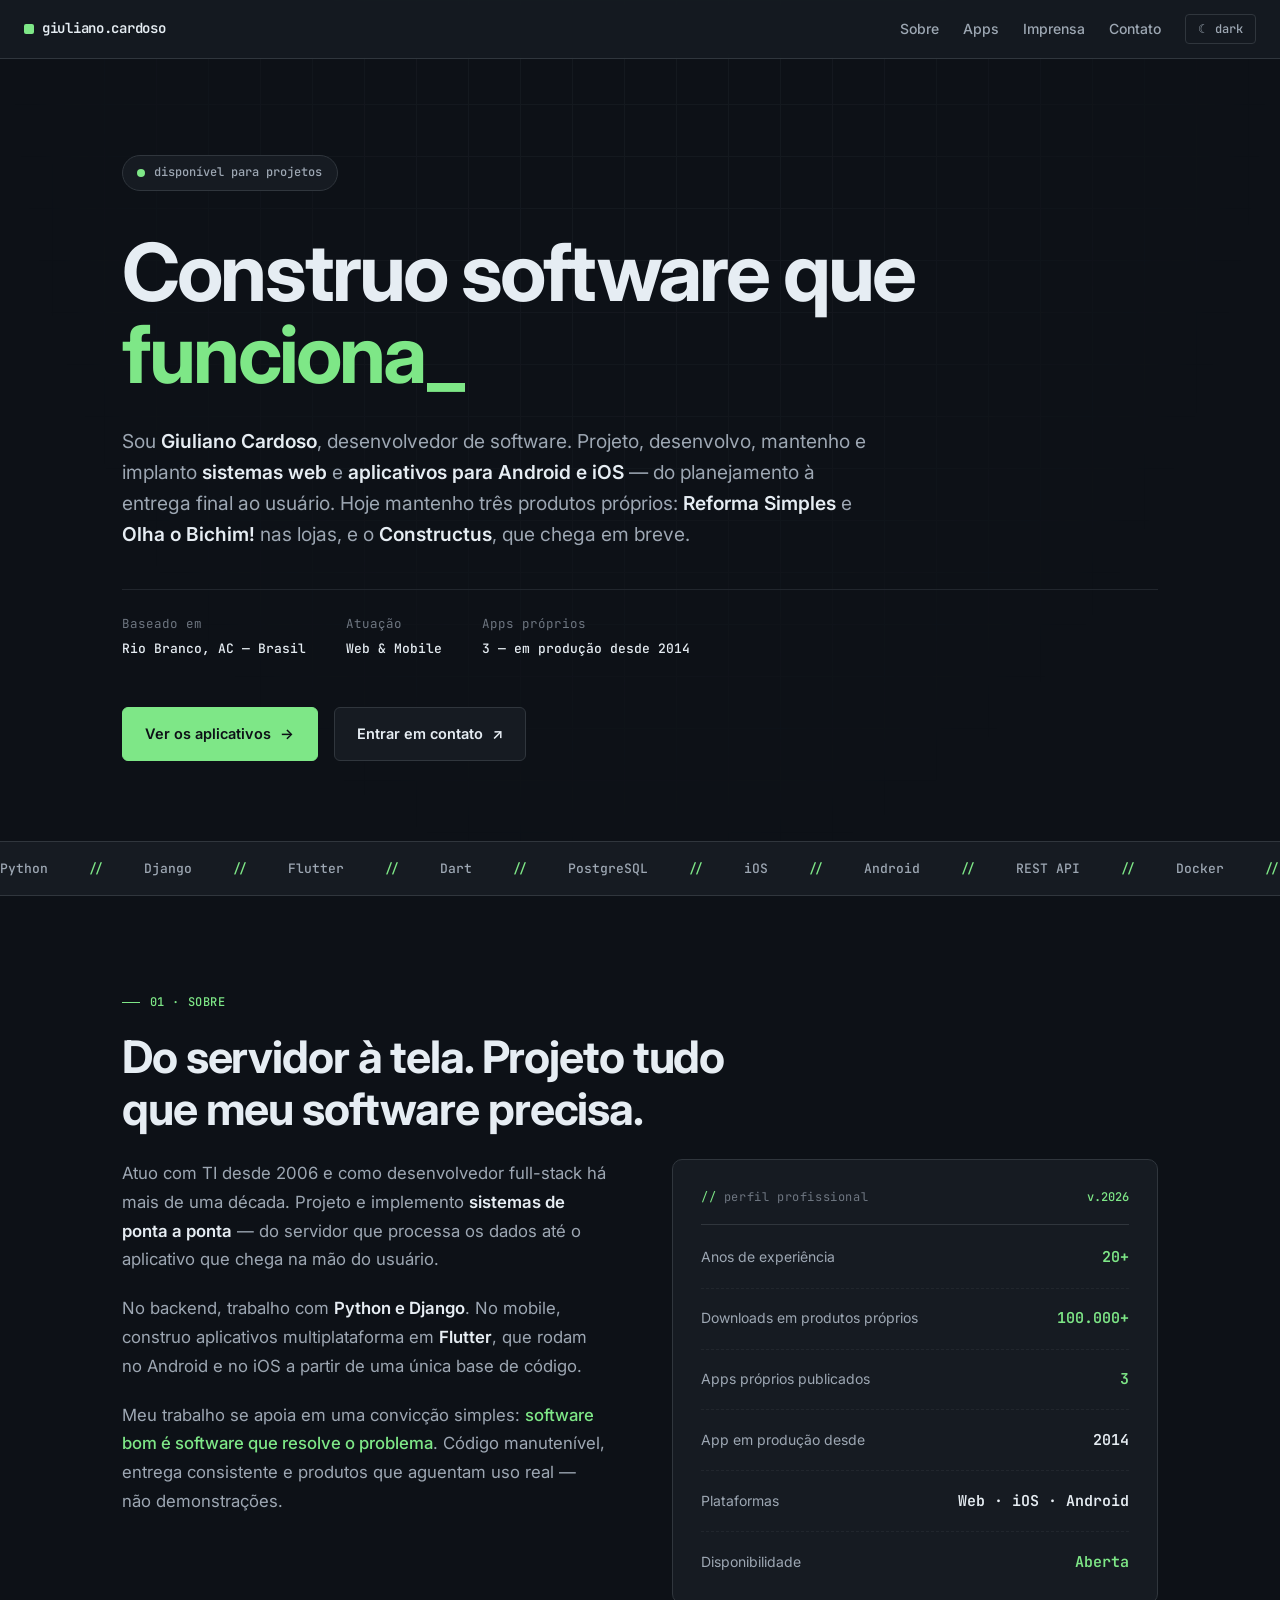
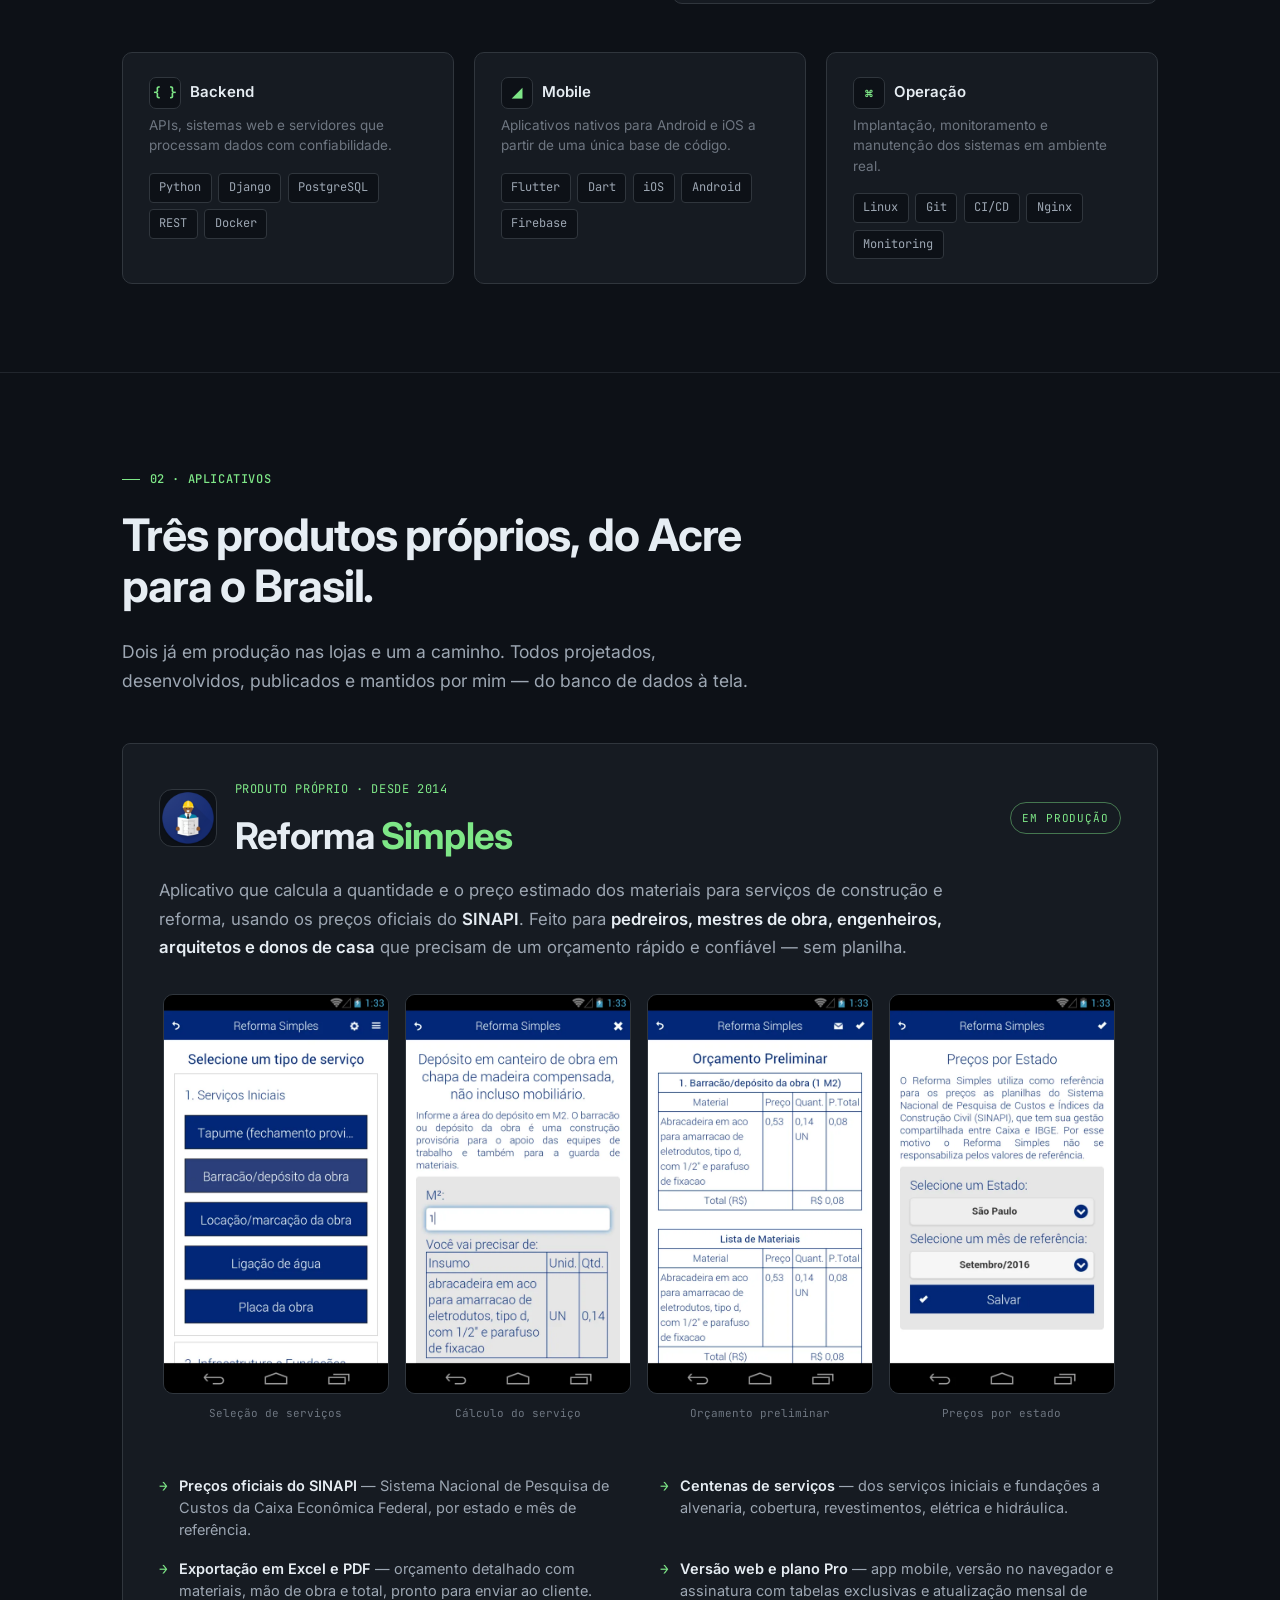
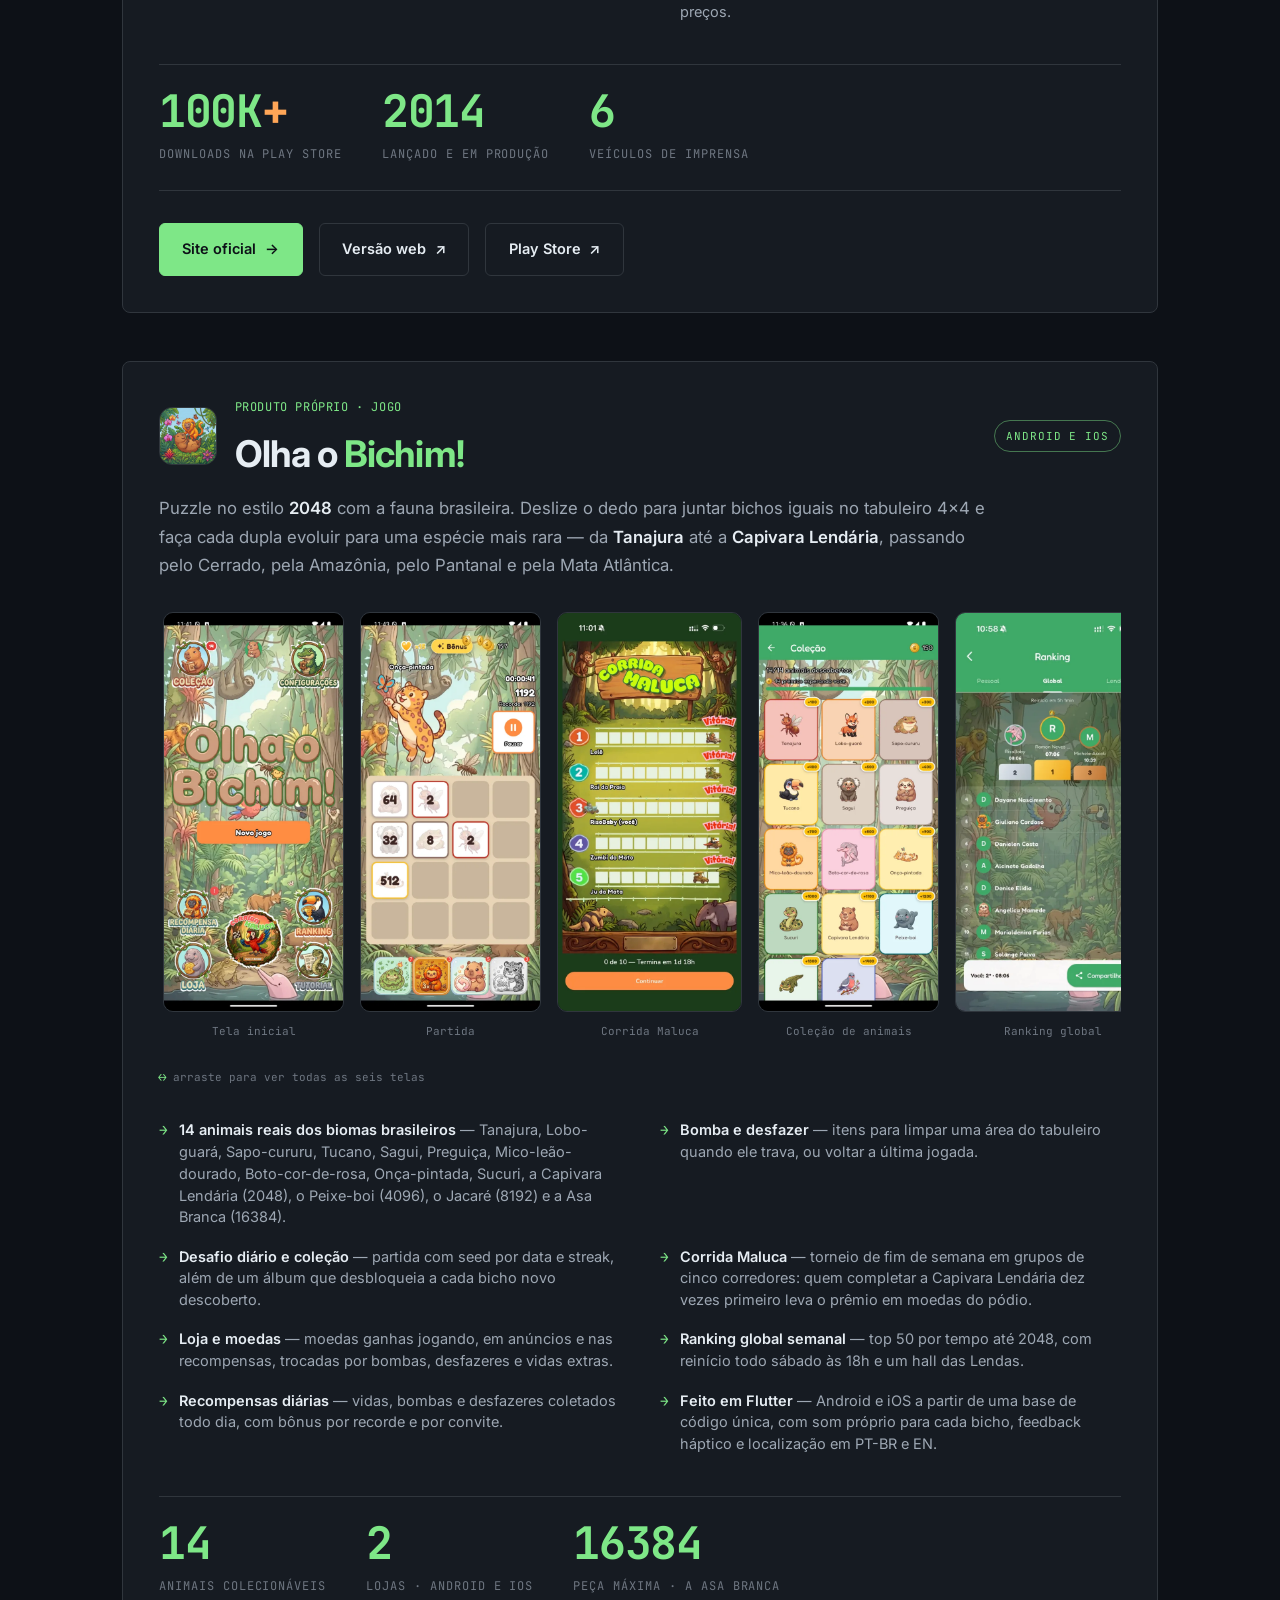
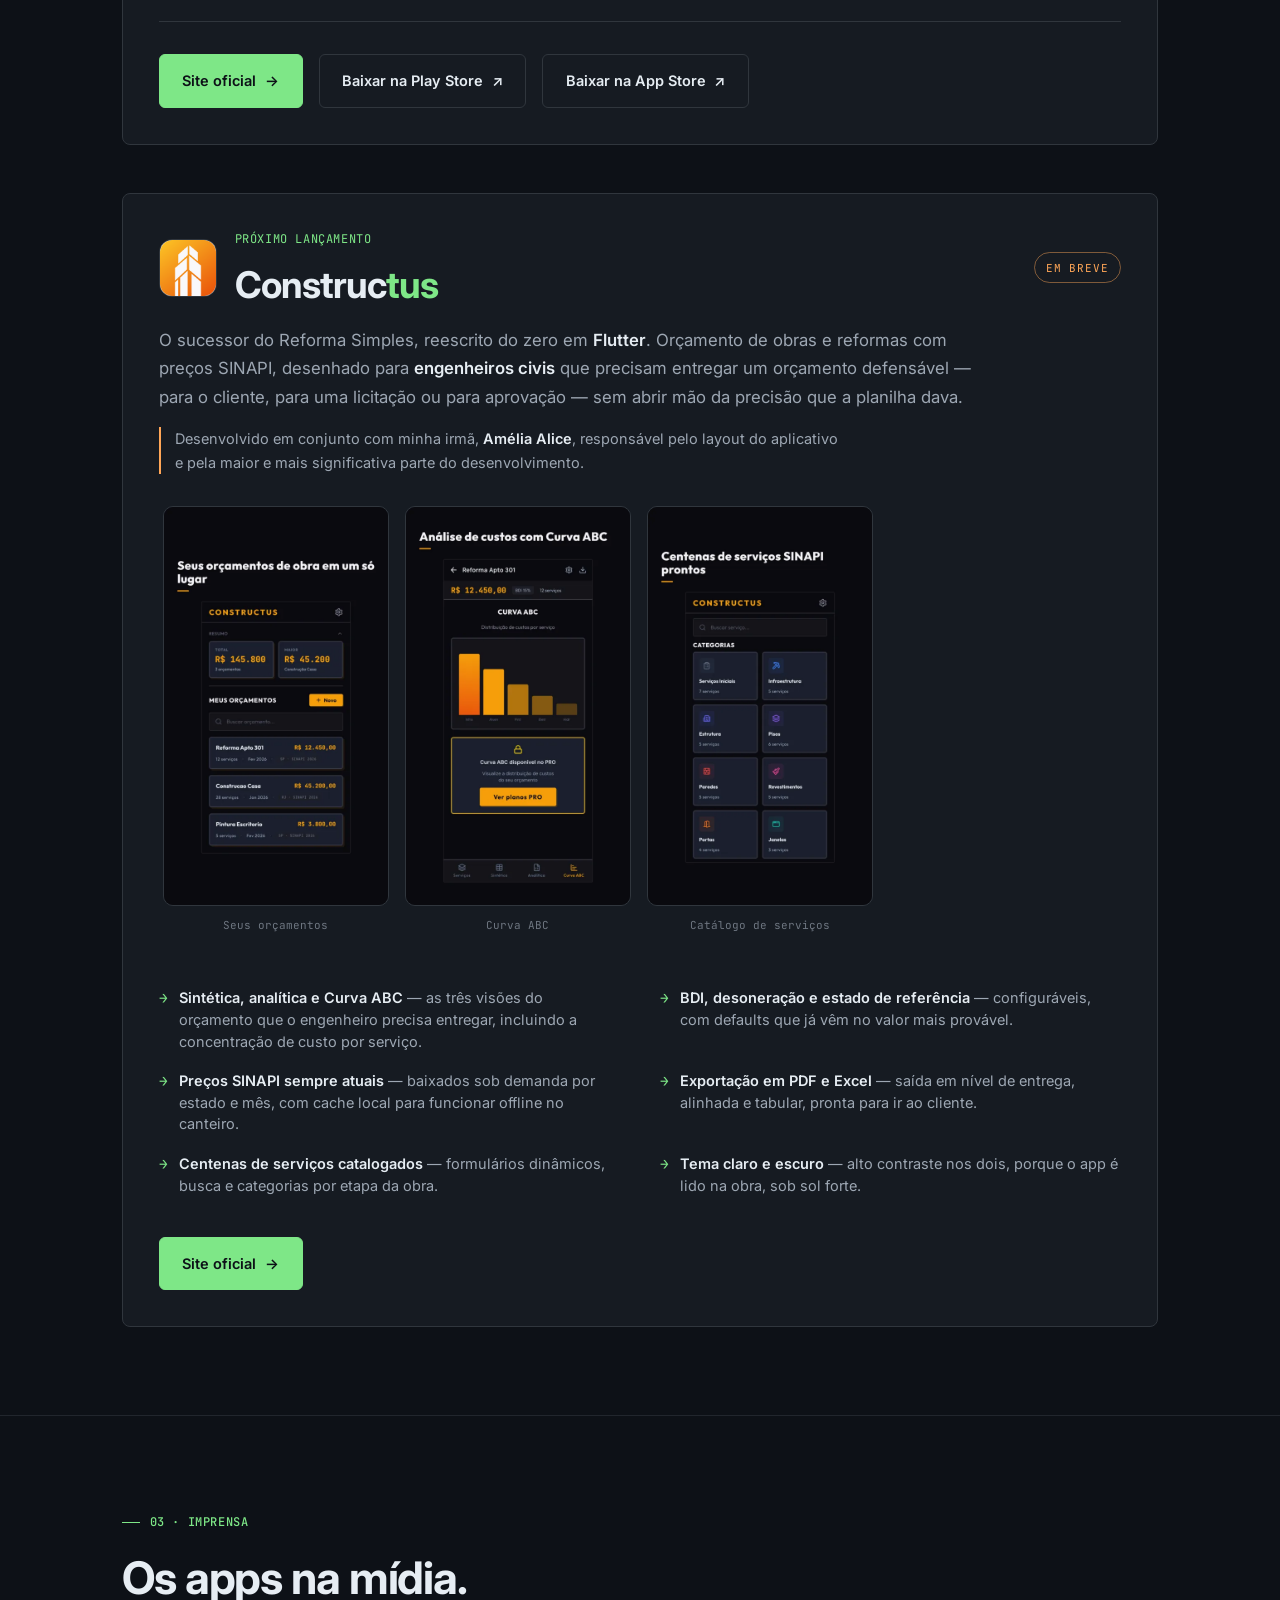
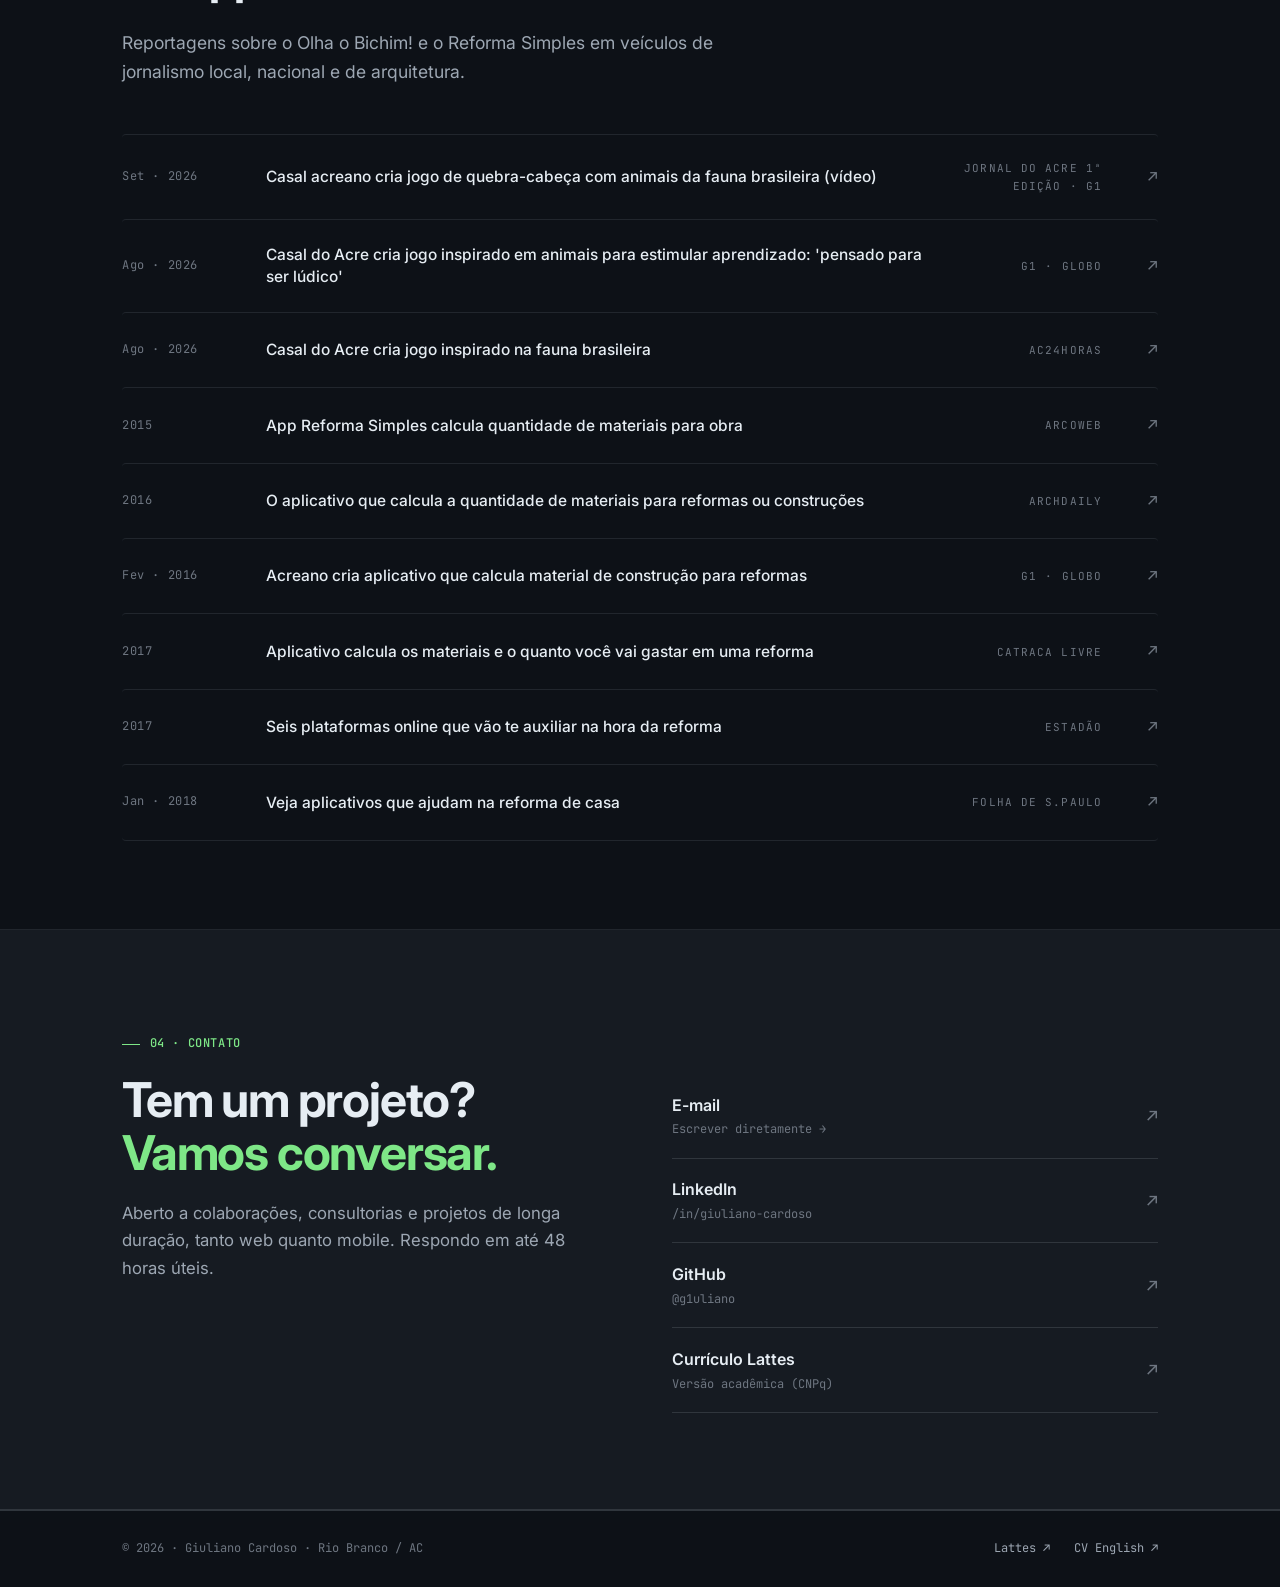
==== commit a5892d7f: "fix: 14 animais e peca maxima 16384 (Asa Branca) Confere com lib/data/animals_data.dart do capivara_" ====
--- a/index.html
+++ b/index.html
@@ -1291,7 +1291,7 @@
         <p class="shots-note always">arraste para ver todas as seis telas</p>
 
         <ul class="project-features cols">
-          <li><span><strong>13 animais reais dos biomas brasileiros</strong> — Tanajura, Lobo-guará, Sapo-cururu, Tucano, Sagui, Preguiça, Mico-leão-dourado, Boto-cor-de-rosa, Onça-pintada, Sucuri, a Capivara Lendária (2048), o Peixe-boi (4096) e o Jacaré (8192).</span></li>
+          <li><span><strong>14 animais reais dos biomas brasileiros</strong> — Tanajura, Lobo-guará, Sapo-cururu, Tucano, Sagui, Preguiça, Mico-leão-dourado, Boto-cor-de-rosa, Onça-pintada, Sucuri, a Capivara Lendária (2048), o Peixe-boi (4096), o Jacaré (8192) e a Asa Branca (16384).</span></li>
           <li><span><strong>Bomba e desfazer</strong> — itens para limpar uma área do tabuleiro quando ele trava, ou voltar a última jogada.</span></li>
           <li><span><strong>Desafio diário e coleção</strong> — partida com seed por data e streak, além de um álbum que desbloqueia a cada bicho novo descoberto.</span></li>
           <li><span><strong>Corrida Maluca</strong> — torneio de fim de semana em grupos de cinco corredores: quem completar a Capivara Lendária dez vezes primeiro leva o prêmio em moedas do pódio.</span></li>
@@ -1303,7 +1303,7 @@
 
         <div class="stat-row">
           <div class="stat">
-            <span class="num">13</span>
+            <span class="num">14</span>
             <span class="label">Animais colecionáveis</span>
           </div>
           <div class="stat">
@@ -1311,8 +1311,8 @@
             <span class="label">Lojas · Android e iOS</span>
           </div>
           <div class="stat">
-            <span class="num">8192</span>
-            <span class="label">Peça máxima · o Jacaré</span>
+            <span class="num">16384</span>
+            <span class="label">Peça máxima · a Asa Branca</span>
           </div>
         </div>
 
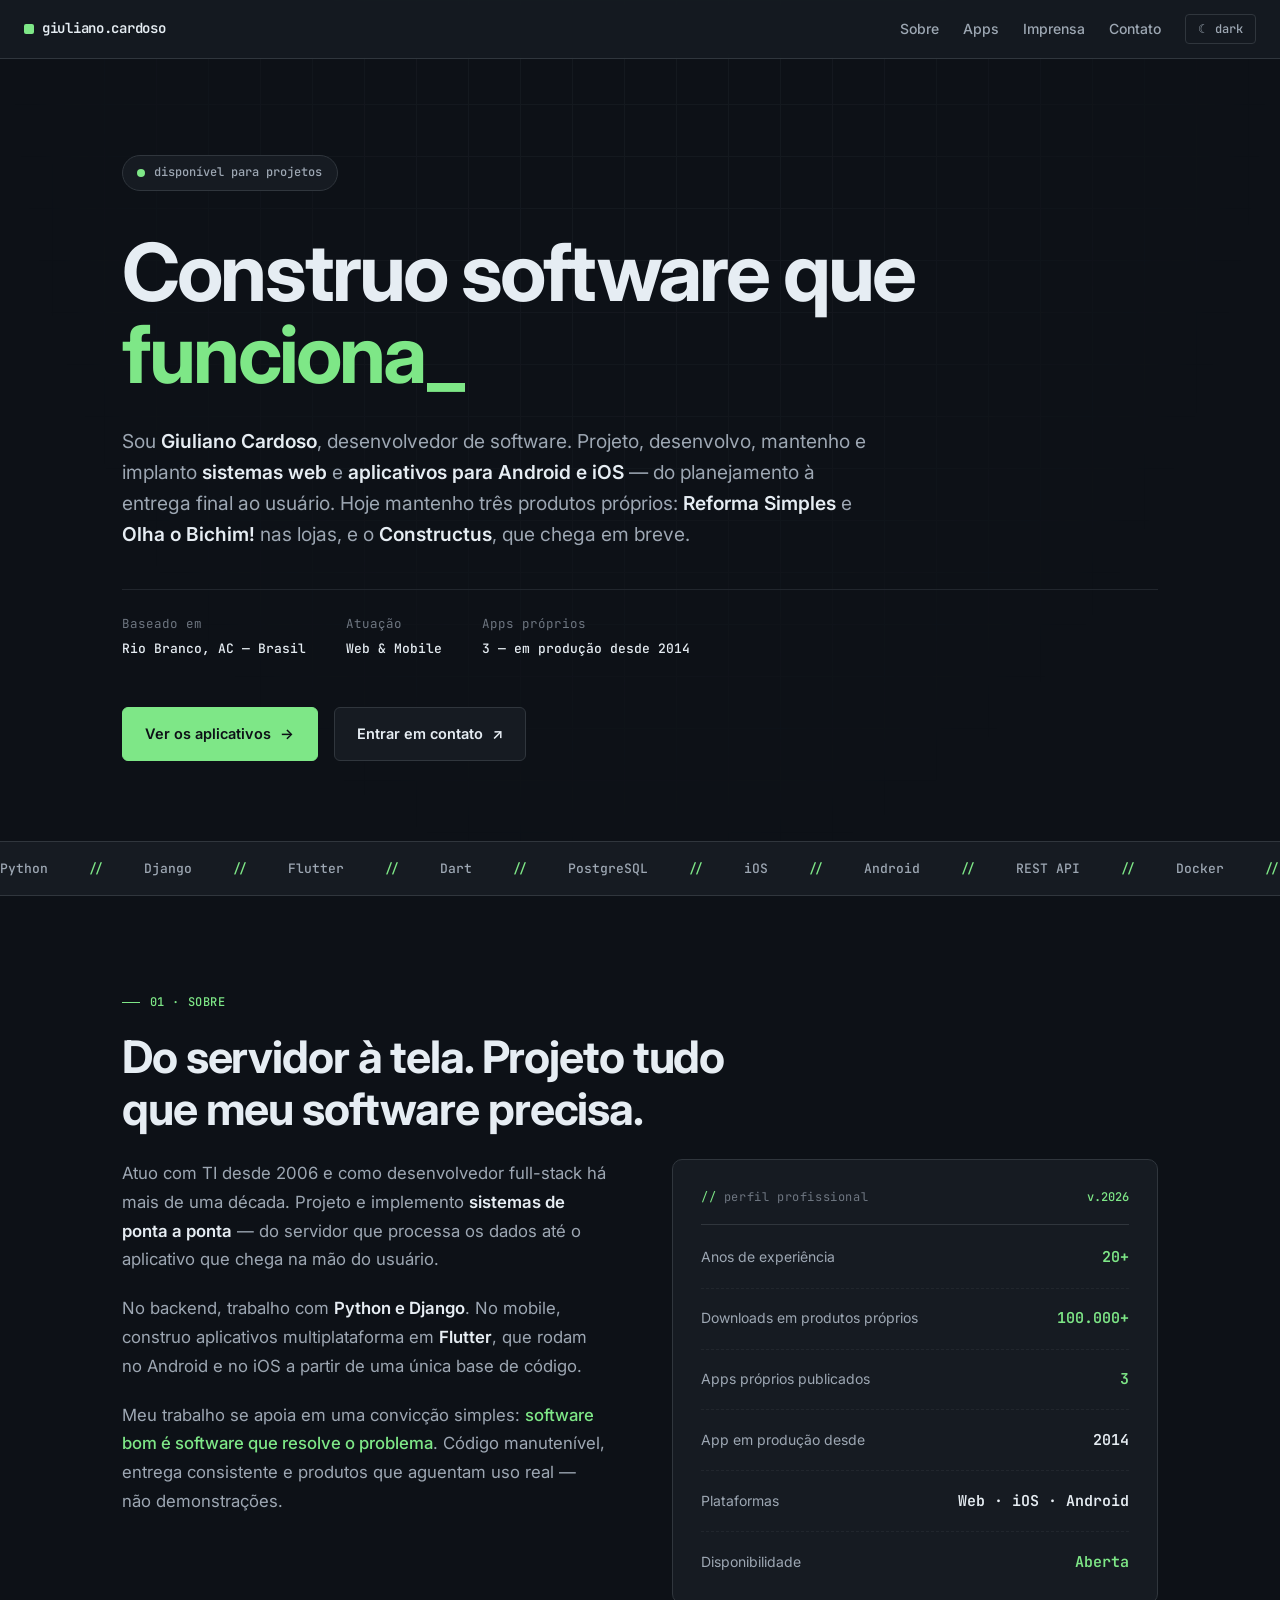
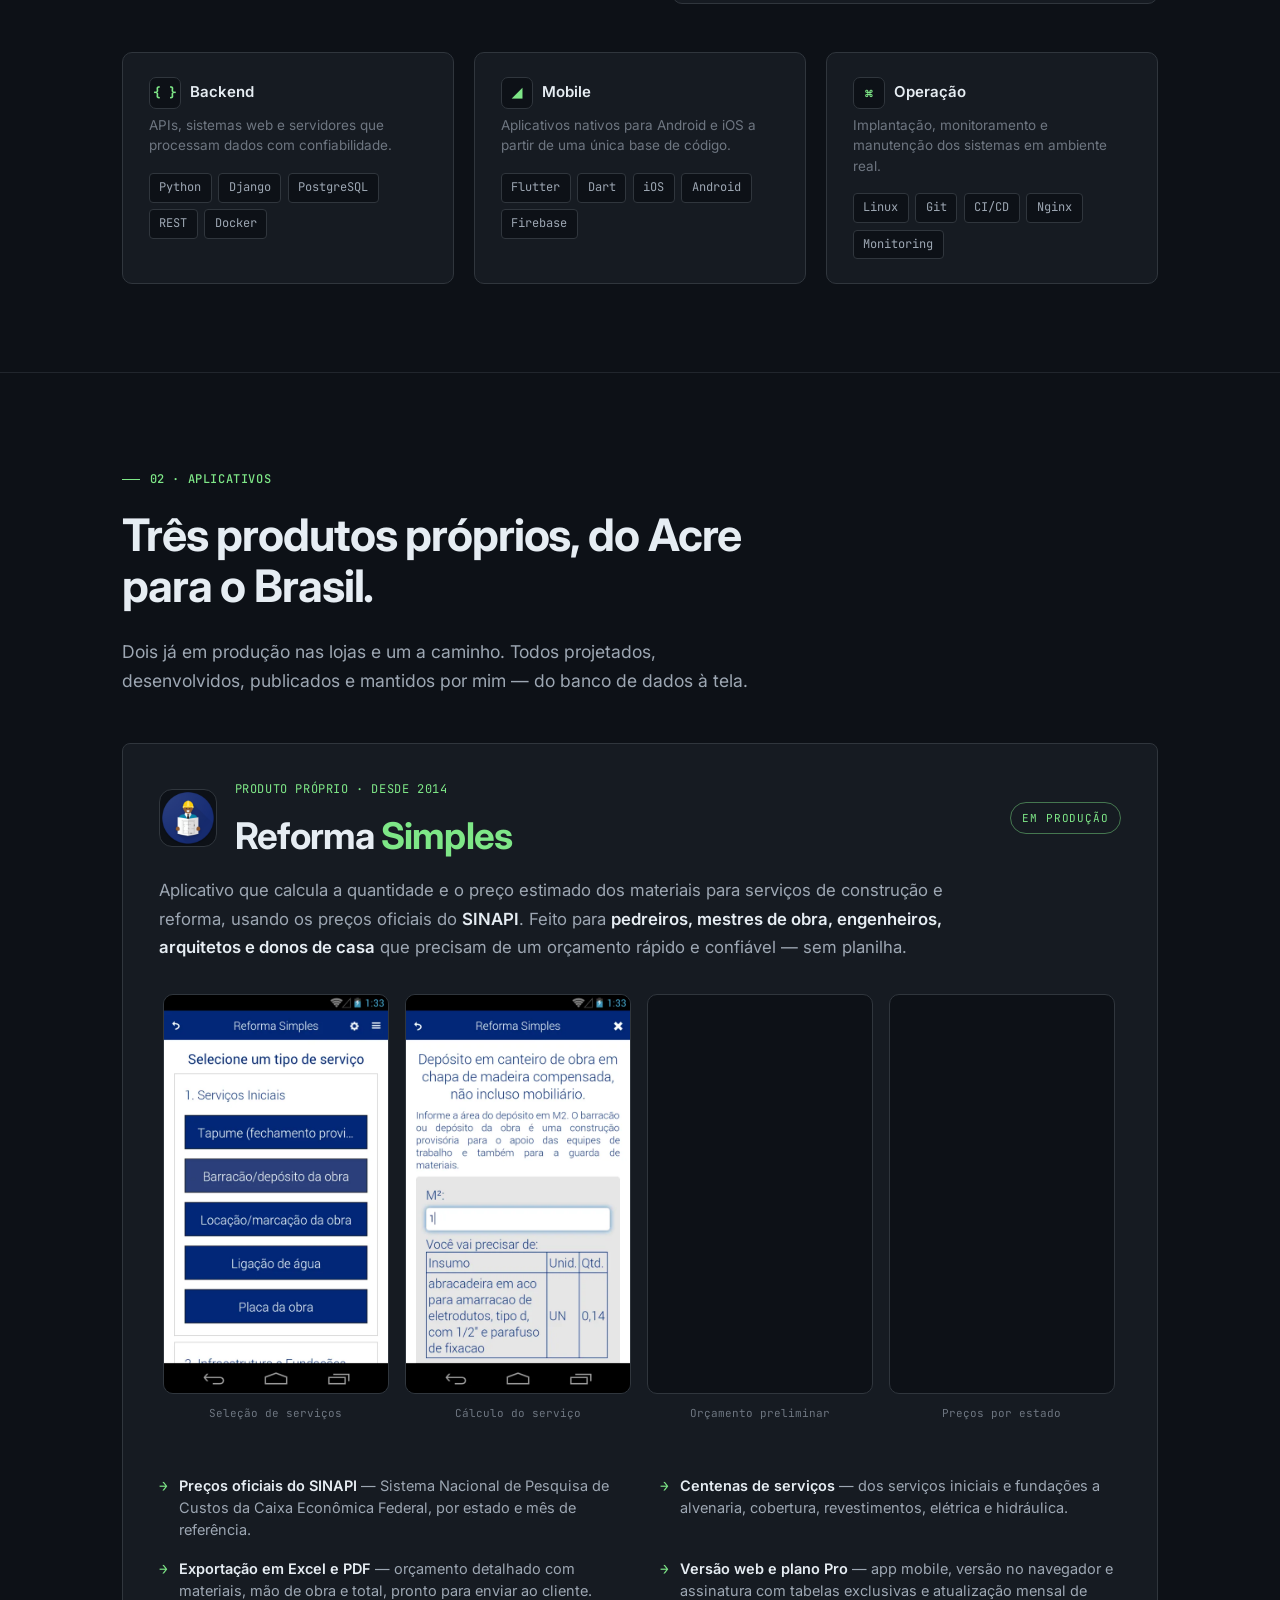
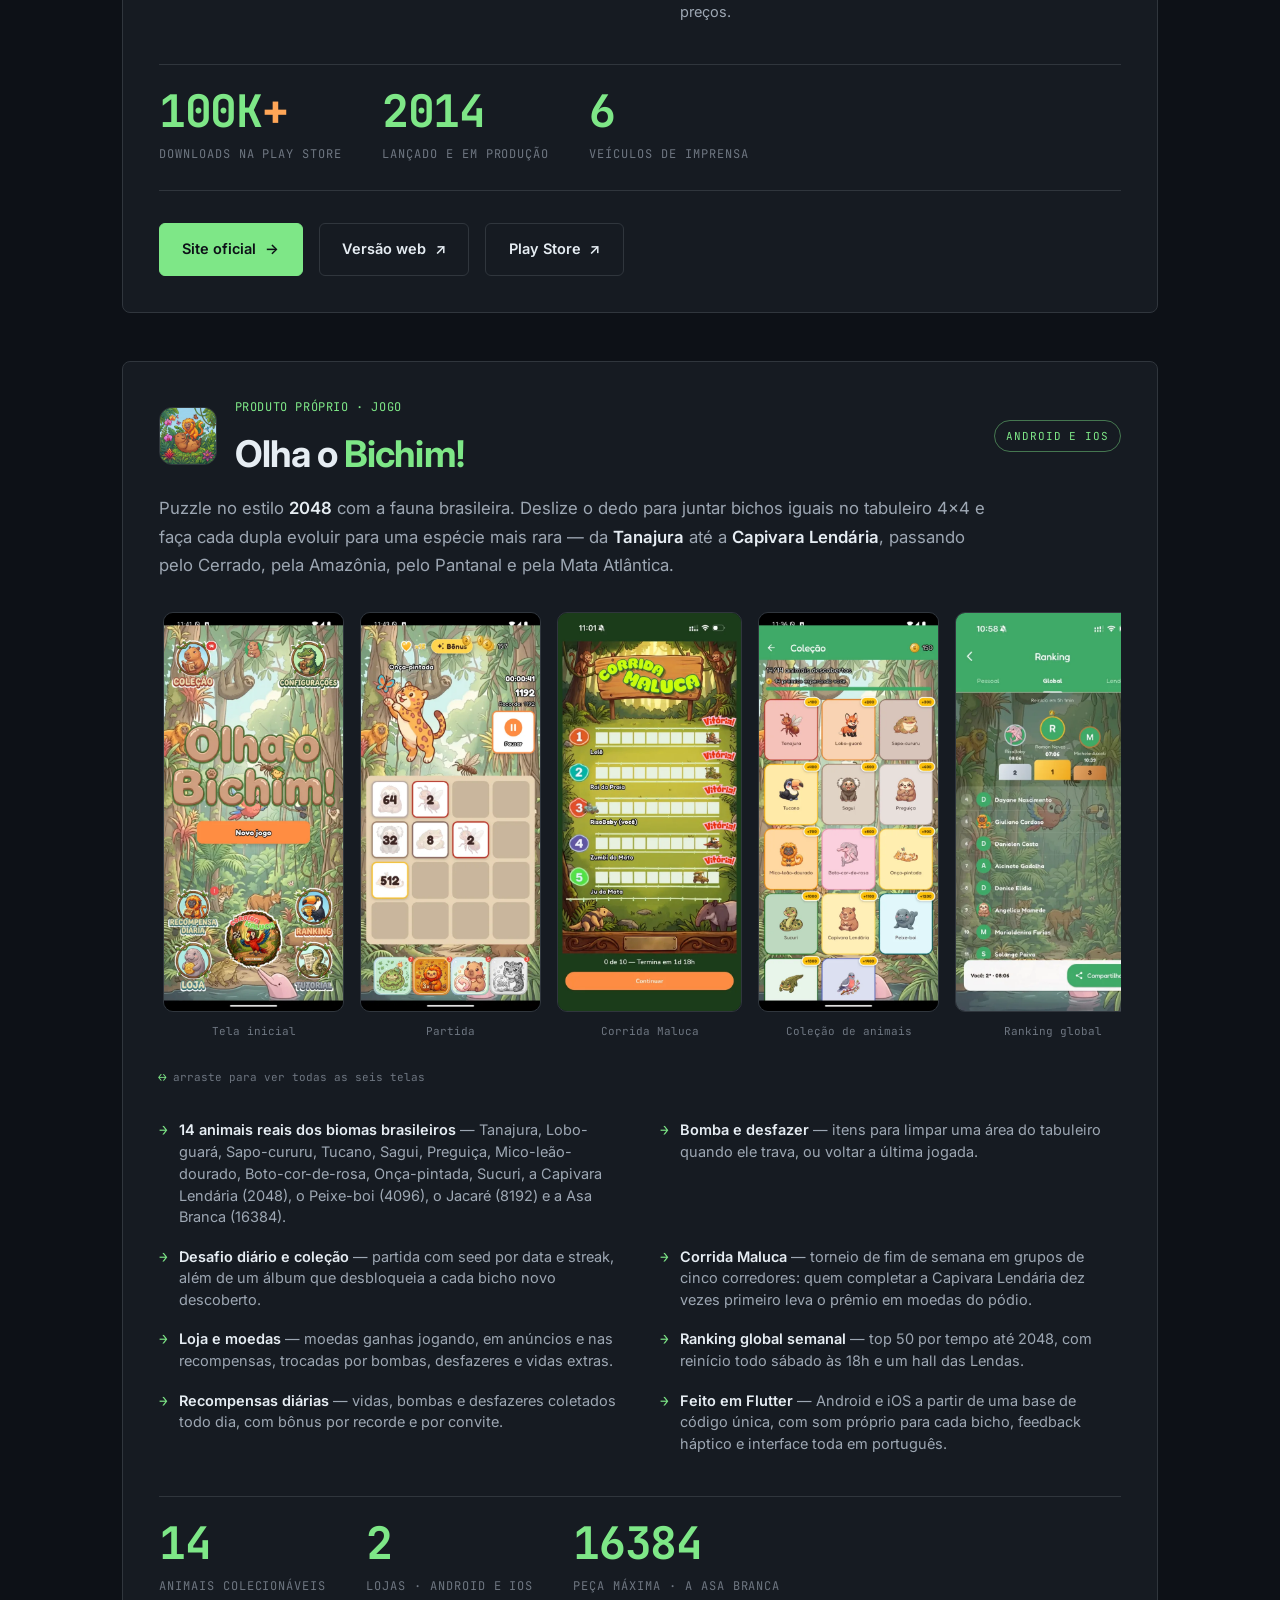
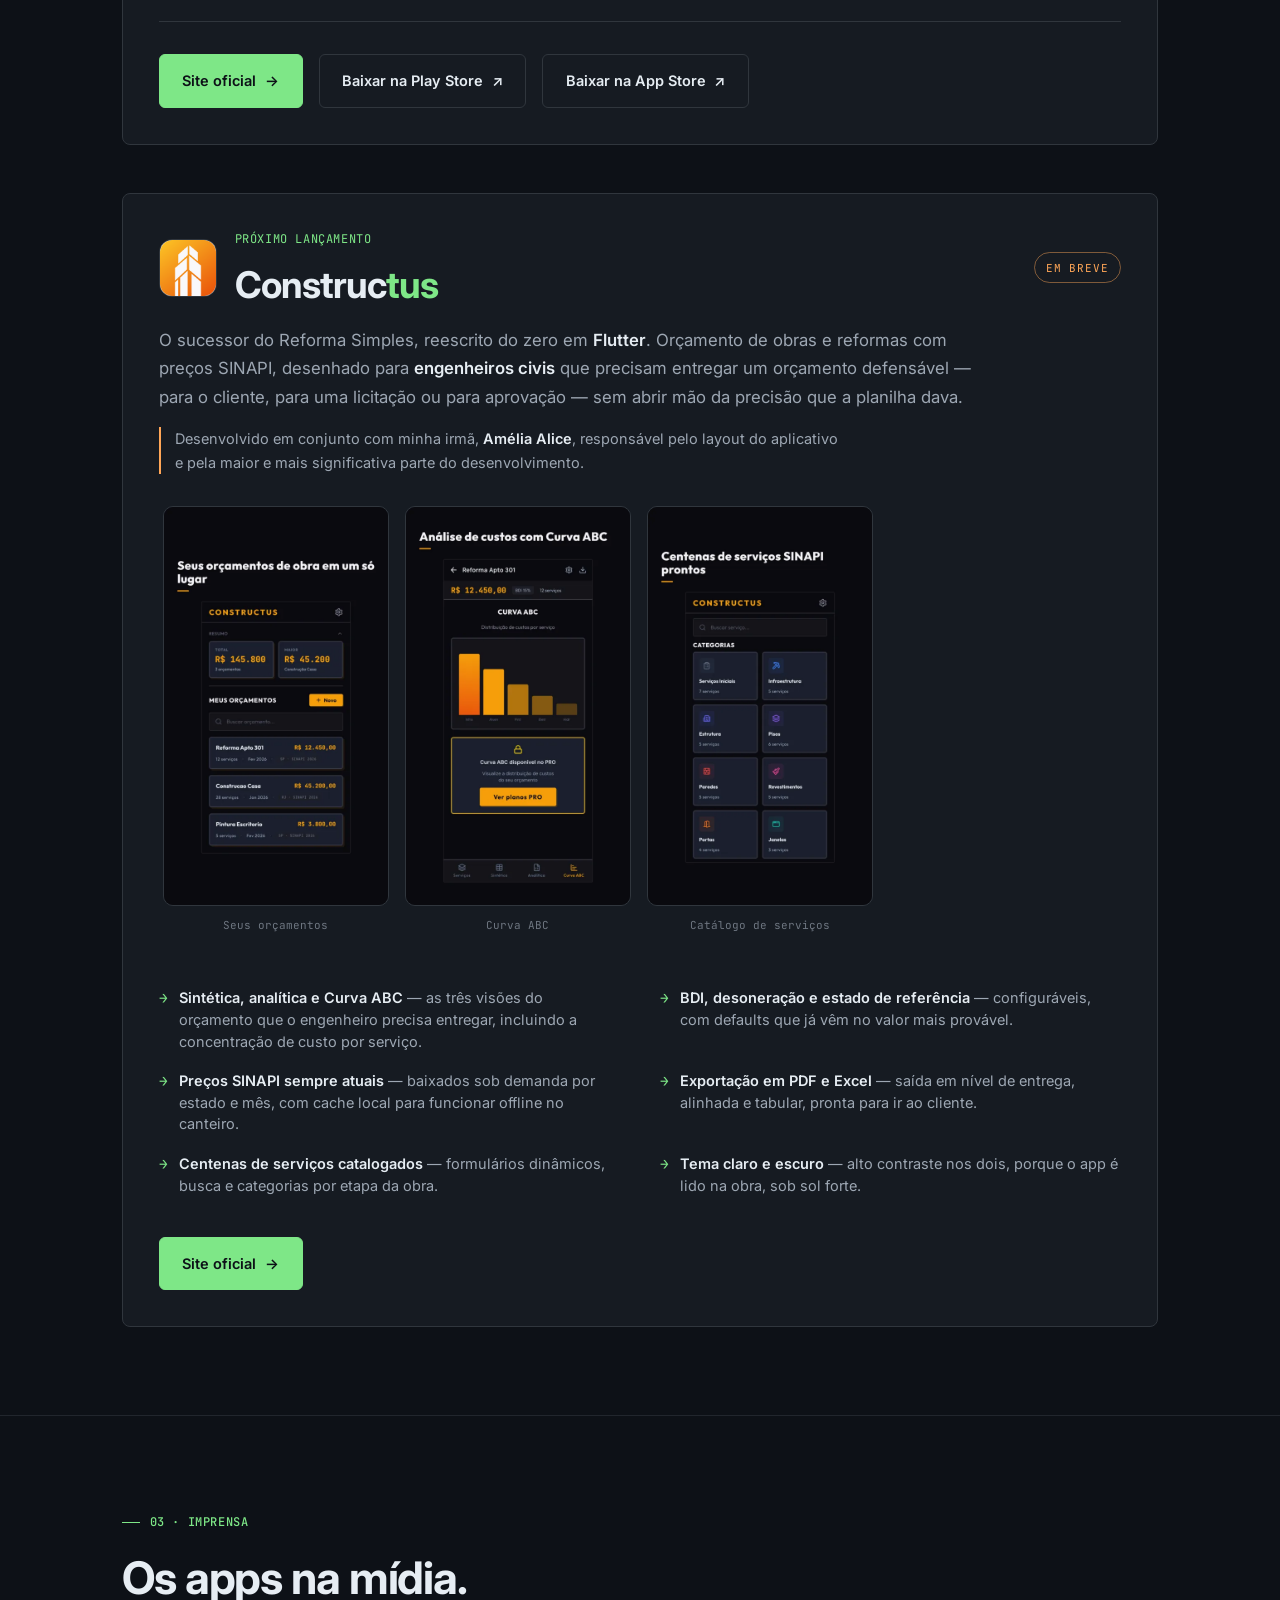
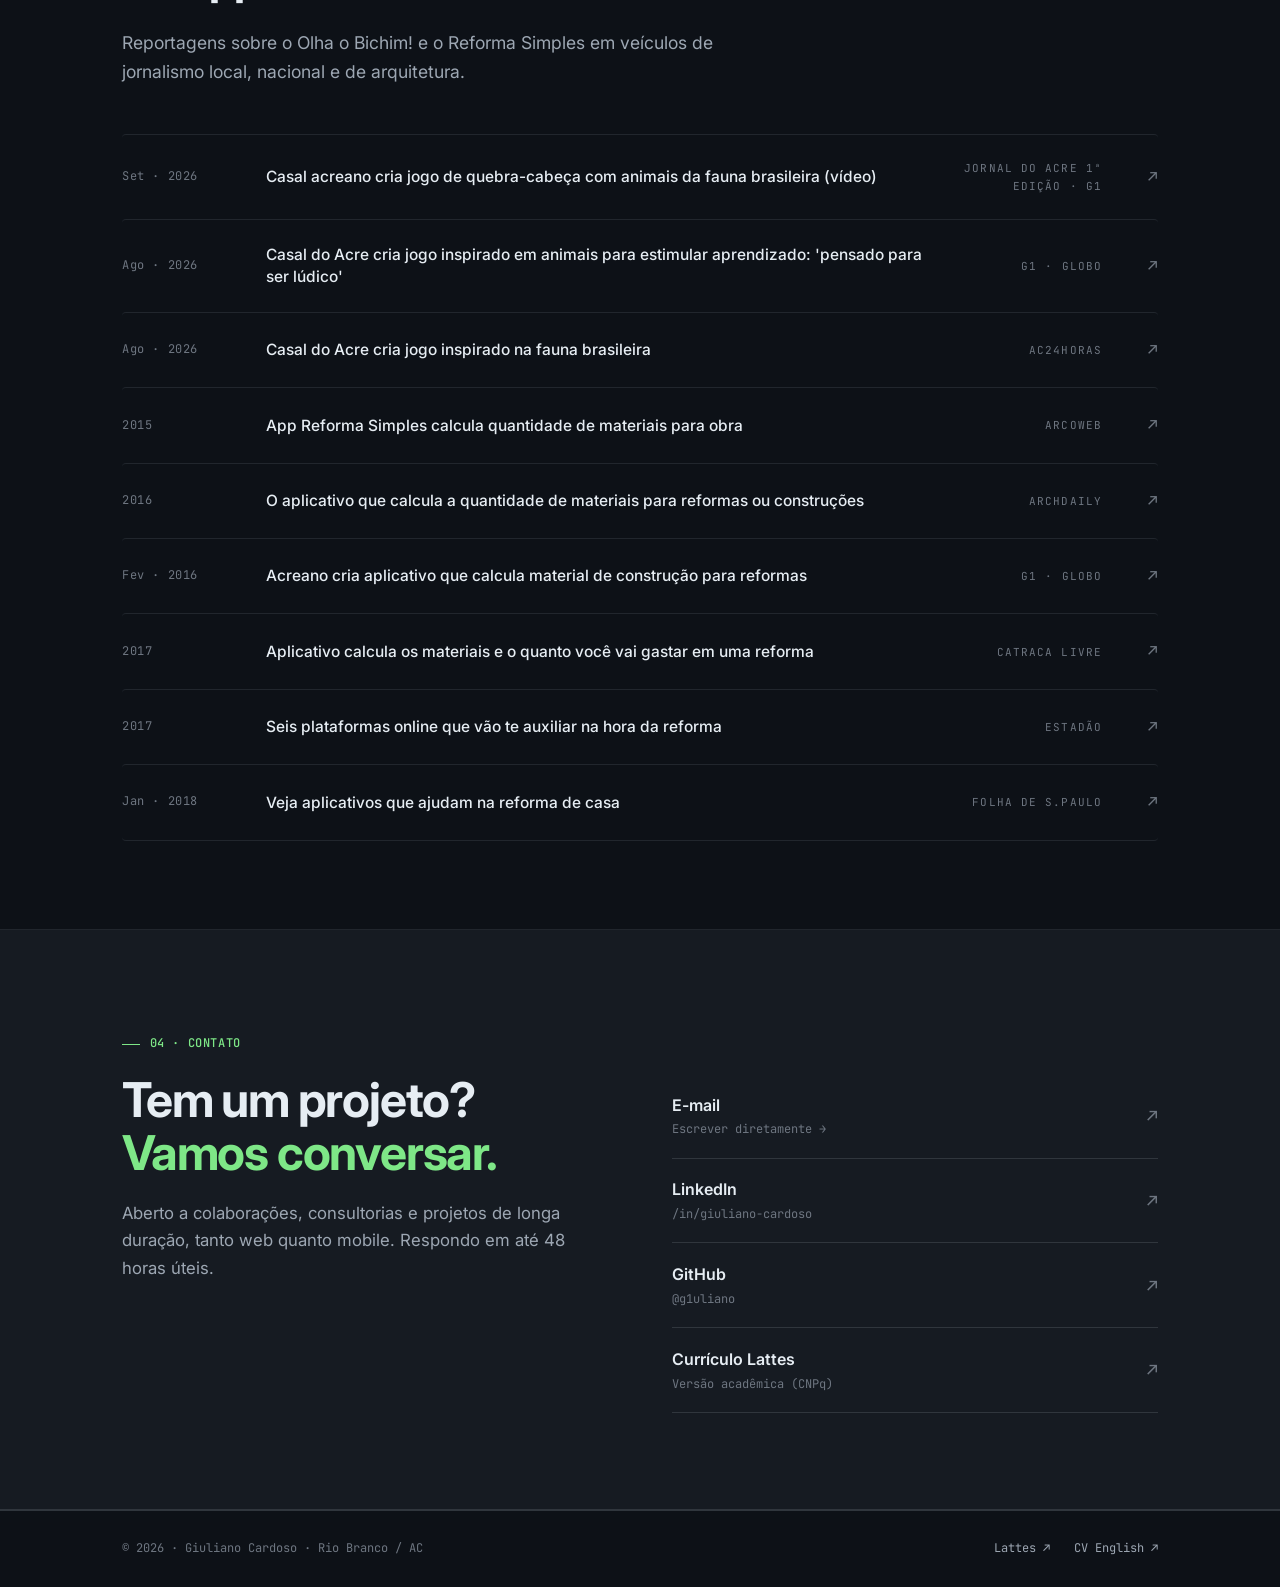
==== commit c5749d84: "fix: jogo e so em portugues, nao ha localizacao em ingles Co-Authored-By: Claude Opus 5 <noreply@ant" ====
--- a/index.html
+++ b/index.html
@@ -1298,7 +1298,7 @@
           <li><span><strong>Loja e moedas</strong> — moedas ganhas jogando, em anúncios e nas recompensas, trocadas por bombas, desfazeres e vidas extras.</span></li>
           <li><span><strong>Ranking global semanal</strong> — top 50 por tempo até 2048, com reinício todo sábado às 18h e um hall das Lendas.</span></li>
           <li><span><strong>Recompensas diárias</strong> — vidas, bombas e desfazeres coletados todo dia, com bônus por recorde e por convite.</span></li>
-          <li><span><strong>Feito em Flutter</strong> — Android e iOS a partir de uma base de código única, com som próprio para cada bicho, feedback háptico e localização em PT-BR e EN.</span></li>
+          <li><span><strong>Feito em Flutter</strong> — Android e iOS a partir de uma base de código única, com som próprio para cada bicho, feedback háptico e interface toda em português.</span></li>
         </ul>
 
         <div class="stat-row">
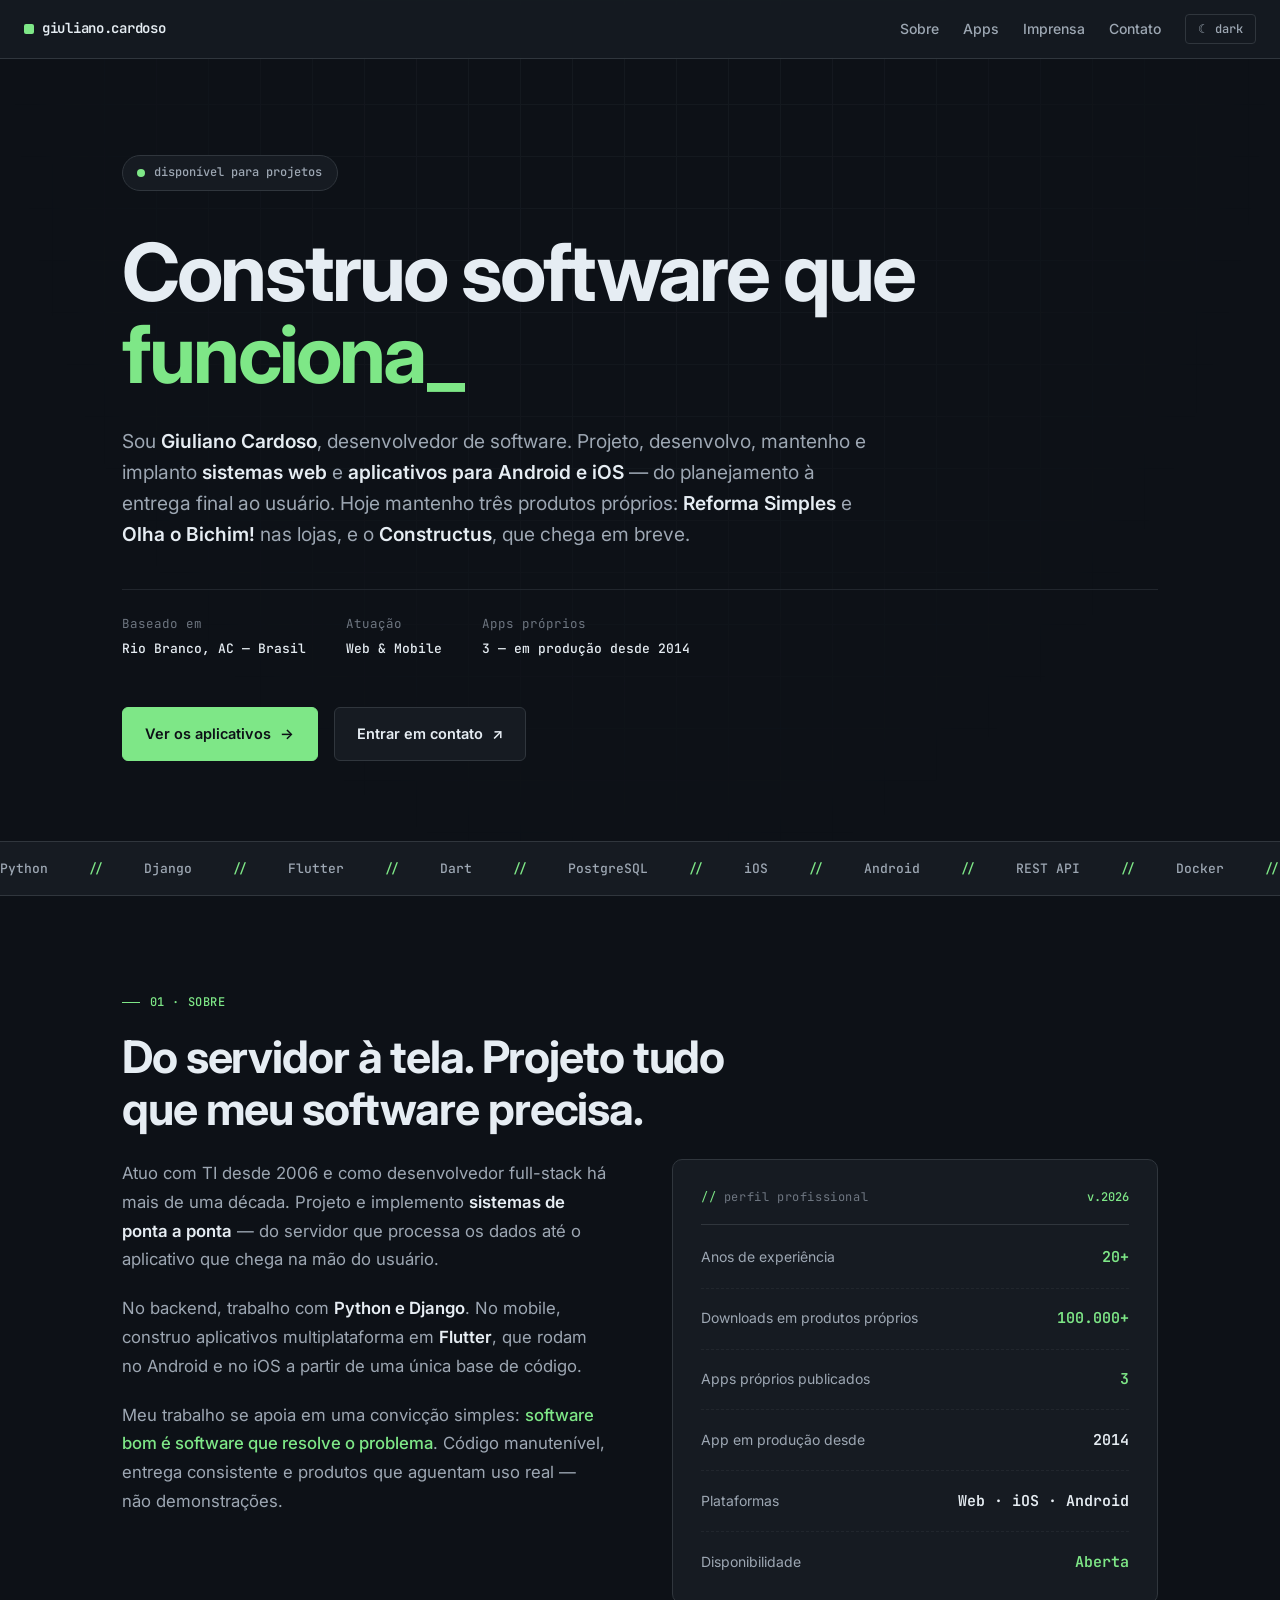
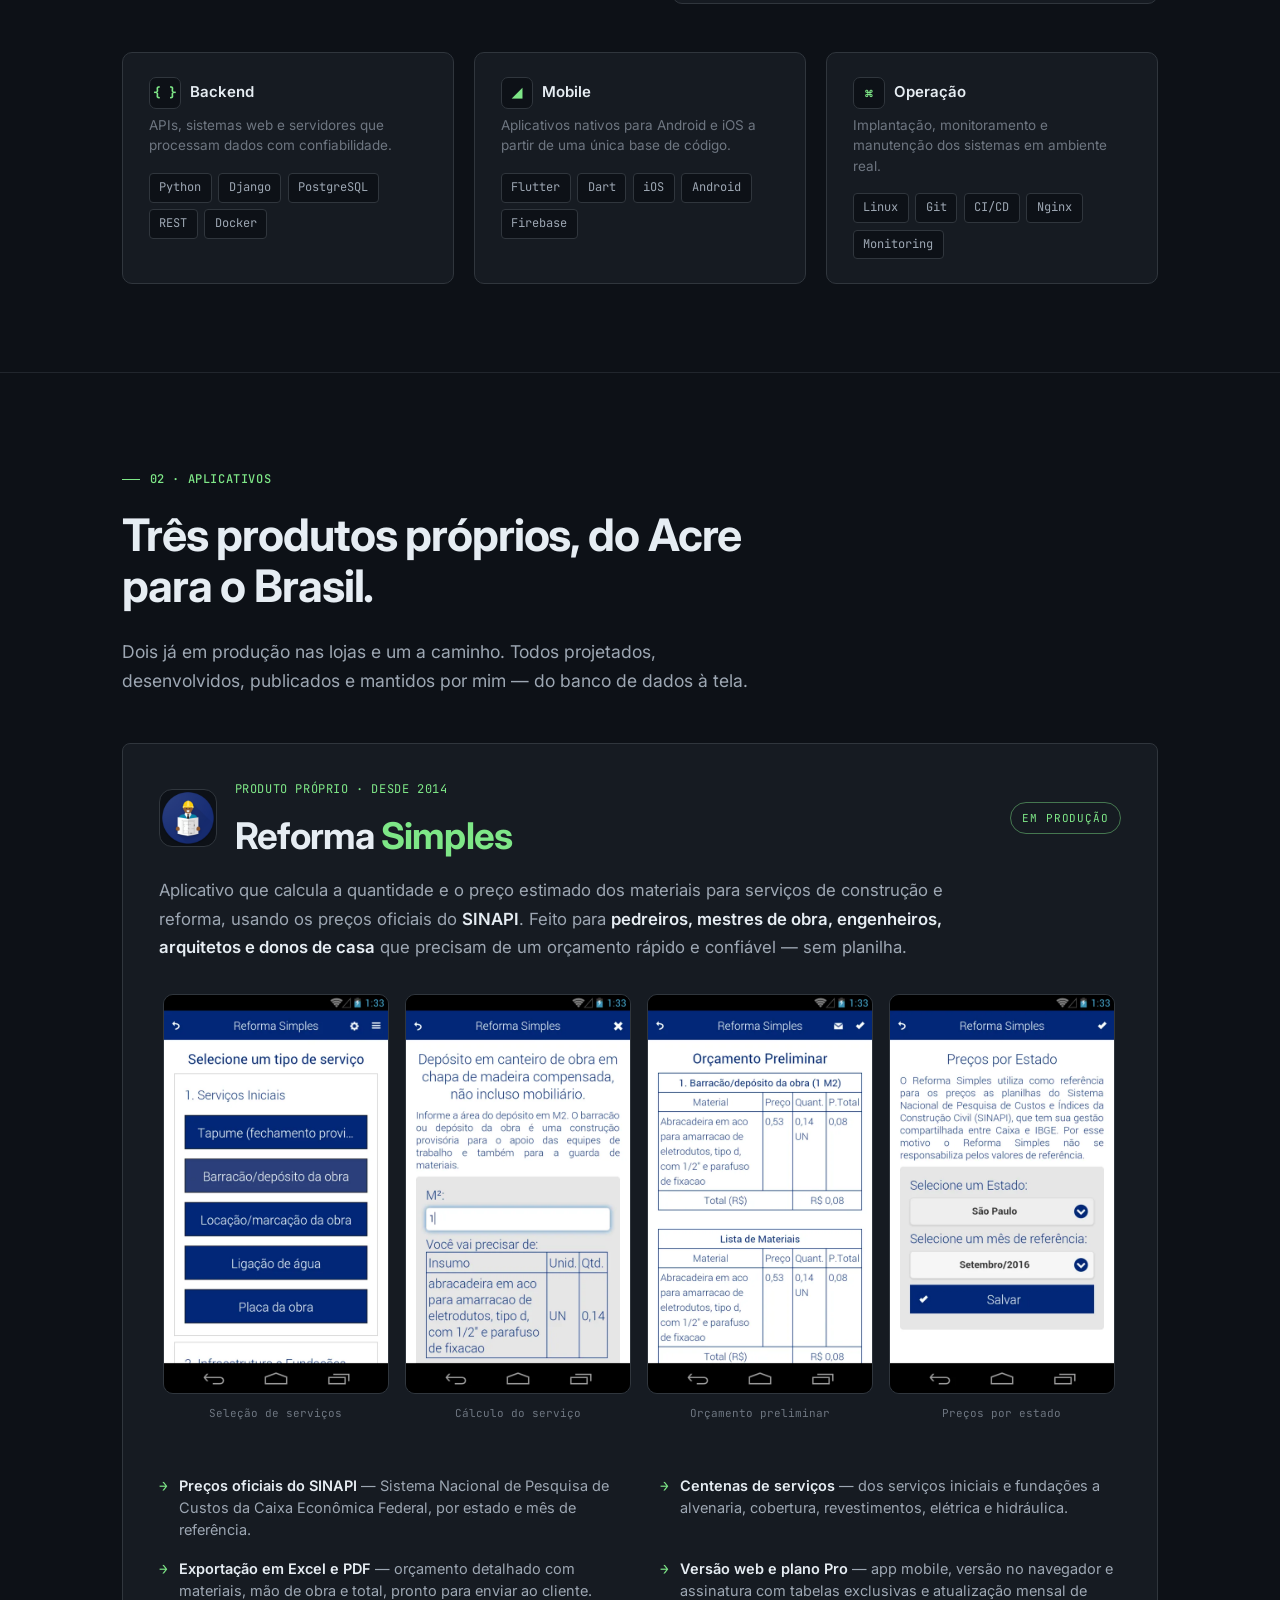
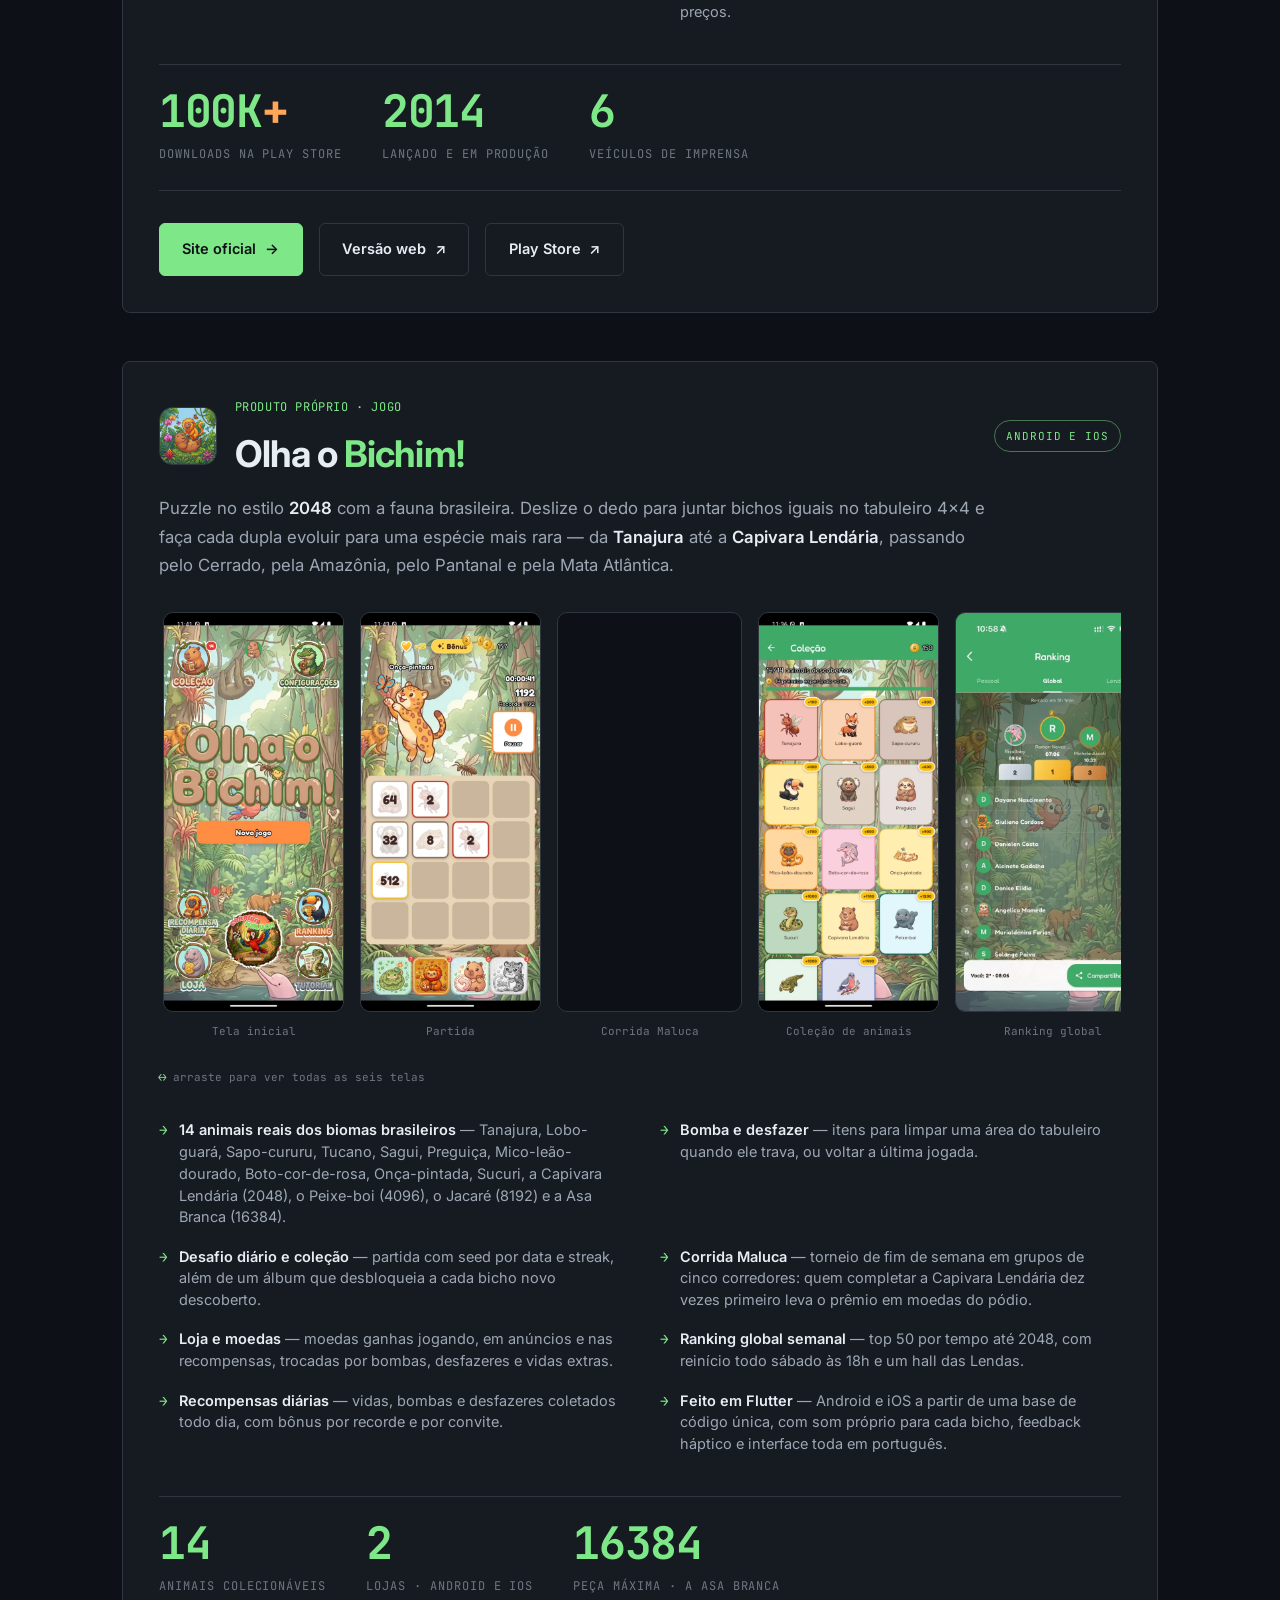
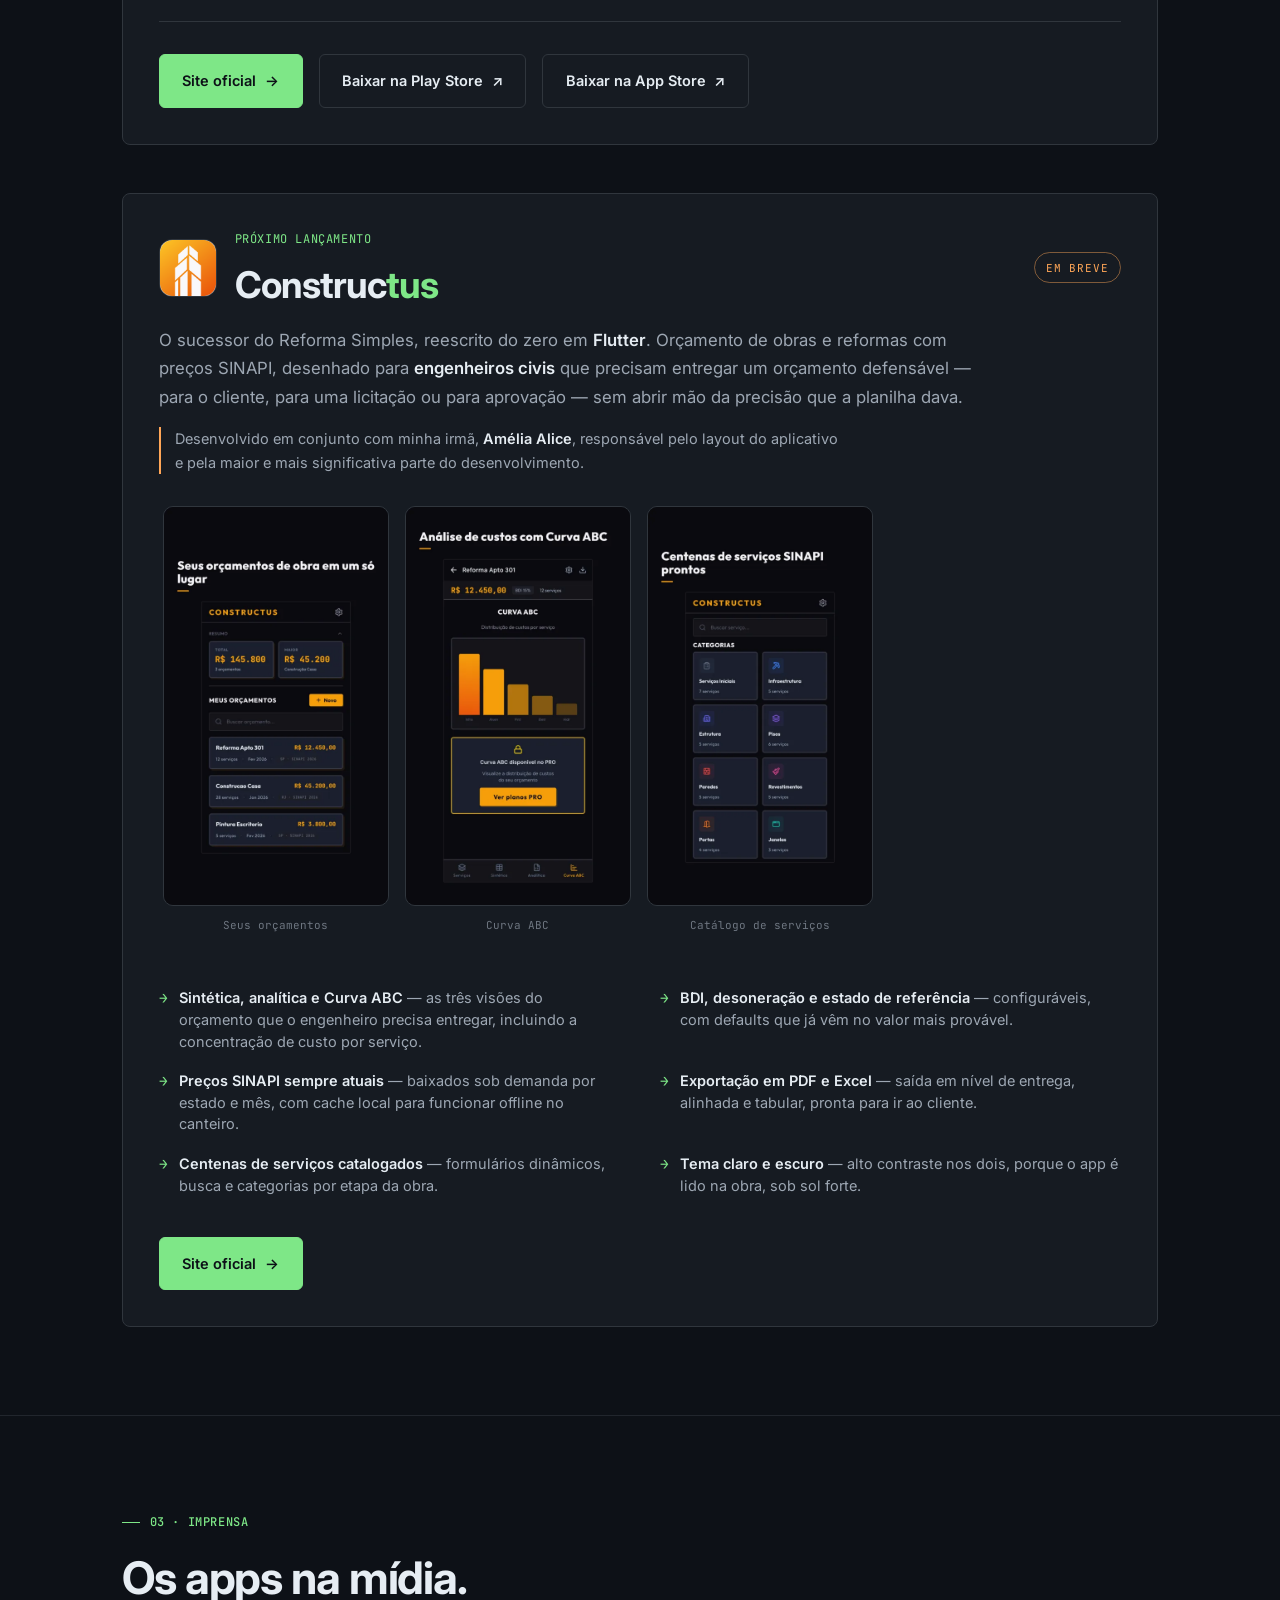
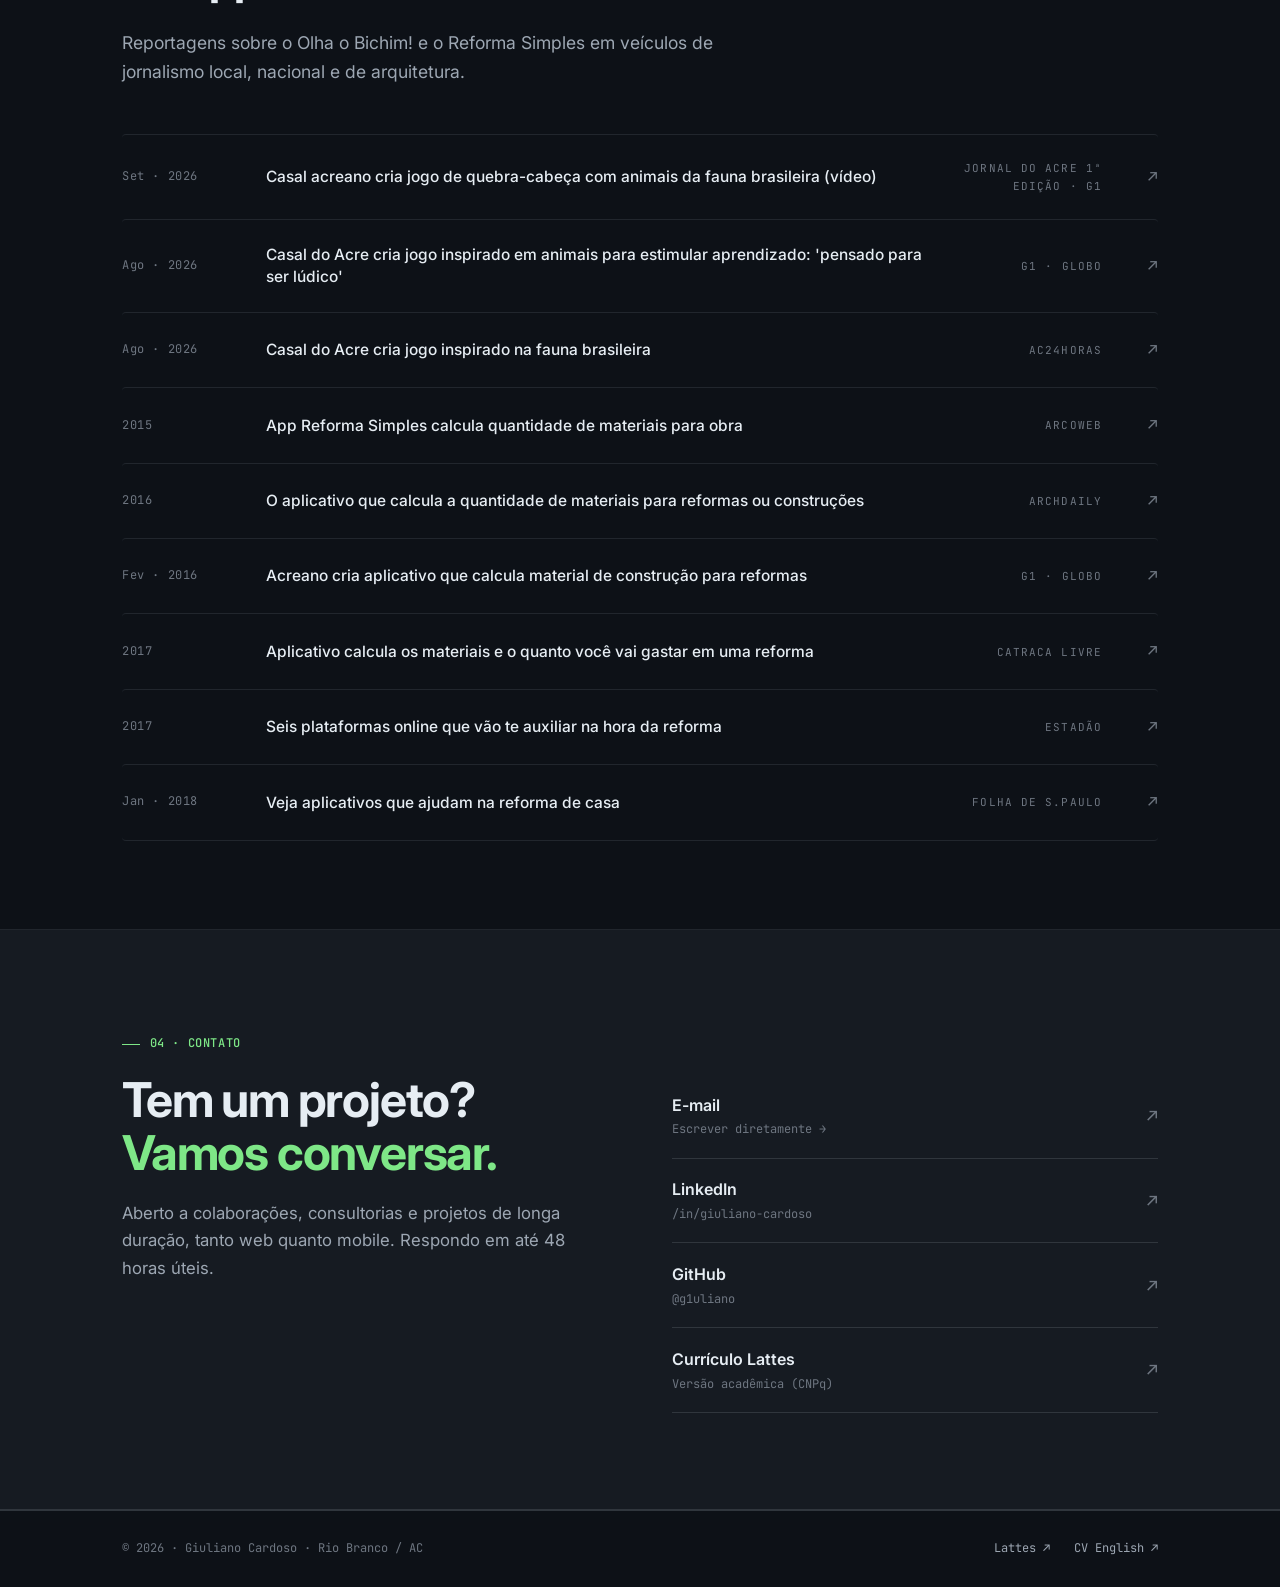
==== commit 44bdb05d: "feat: SEO com Open Graph, JSON-LD, robots e sitemap Co-Authored-By: Claude Opus 5.5 <noreply@anthrop" ====
--- a/index.html
+++ b/index.html
@@ -4,6 +4,34 @@
 <meta charset="UTF-8">
 <meta name="viewport" content="width=device-width, initial-scale=1.0">
 <title>Giuliano Cardoso — Desenvolvedor de Software</title>
+<meta name="description" content="Giuliano Cardoso, desenvolvedor de software em Rio Branco/AC. Sistemas web e aplicativos Android e iOS, do planejamento à entrega. Criador do Reforma Simples, Olha o Bichim! e Constructus.">
+<link rel="canonical" href="https://cardoso.work/">
+<meta property="og:type" content="website">
+<meta property="og:locale" content="pt_BR">
+<meta property="og:url" content="https://cardoso.work/">
+<meta property="og:title" content="Giuliano Cardoso — Desenvolvedor de Software">
+<meta property="og:description" content="Construo software que funciona. Web &amp; Mobile, de Rio Branco/AC.">
+<meta property="og:image" content="https://cardoso.work/images/og.jpg">
+<meta property="og:image:width" content="1200">
+<meta property="og:image:height" content="630">
+<meta name="twitter:card" content="summary_large_image">
+<script type="application/ld+json">
+{
+  "@context": "https://schema.org",
+  "@type": "Person",
+  "name": "Giuliano Cardoso Feitosa Miranda",
+  "alternateName": "Giuliano Cardoso",
+  "url": "https://cardoso.work/",
+  "image": "https://cardoso.work/images/og.jpg",
+  "jobTitle": "Desenvolvedor de Software",
+  "address": {"@type": "PostalAddress", "addressLocality": "Rio Branco", "addressRegion": "AC", "addressCountry": "BR"},
+  "sameAs": [
+    "https://github.com/g1uliano",
+    "https://www.linkedin.com/in/giuliano-cardoso-686bab93",
+    "http://lattes.cnpq.br/2076449581151188"
+  ]
+}
+</script>
 
 <!-- Favicons -->
 <link rel="icon" type="image/svg+xml" href="/favicon.svg">
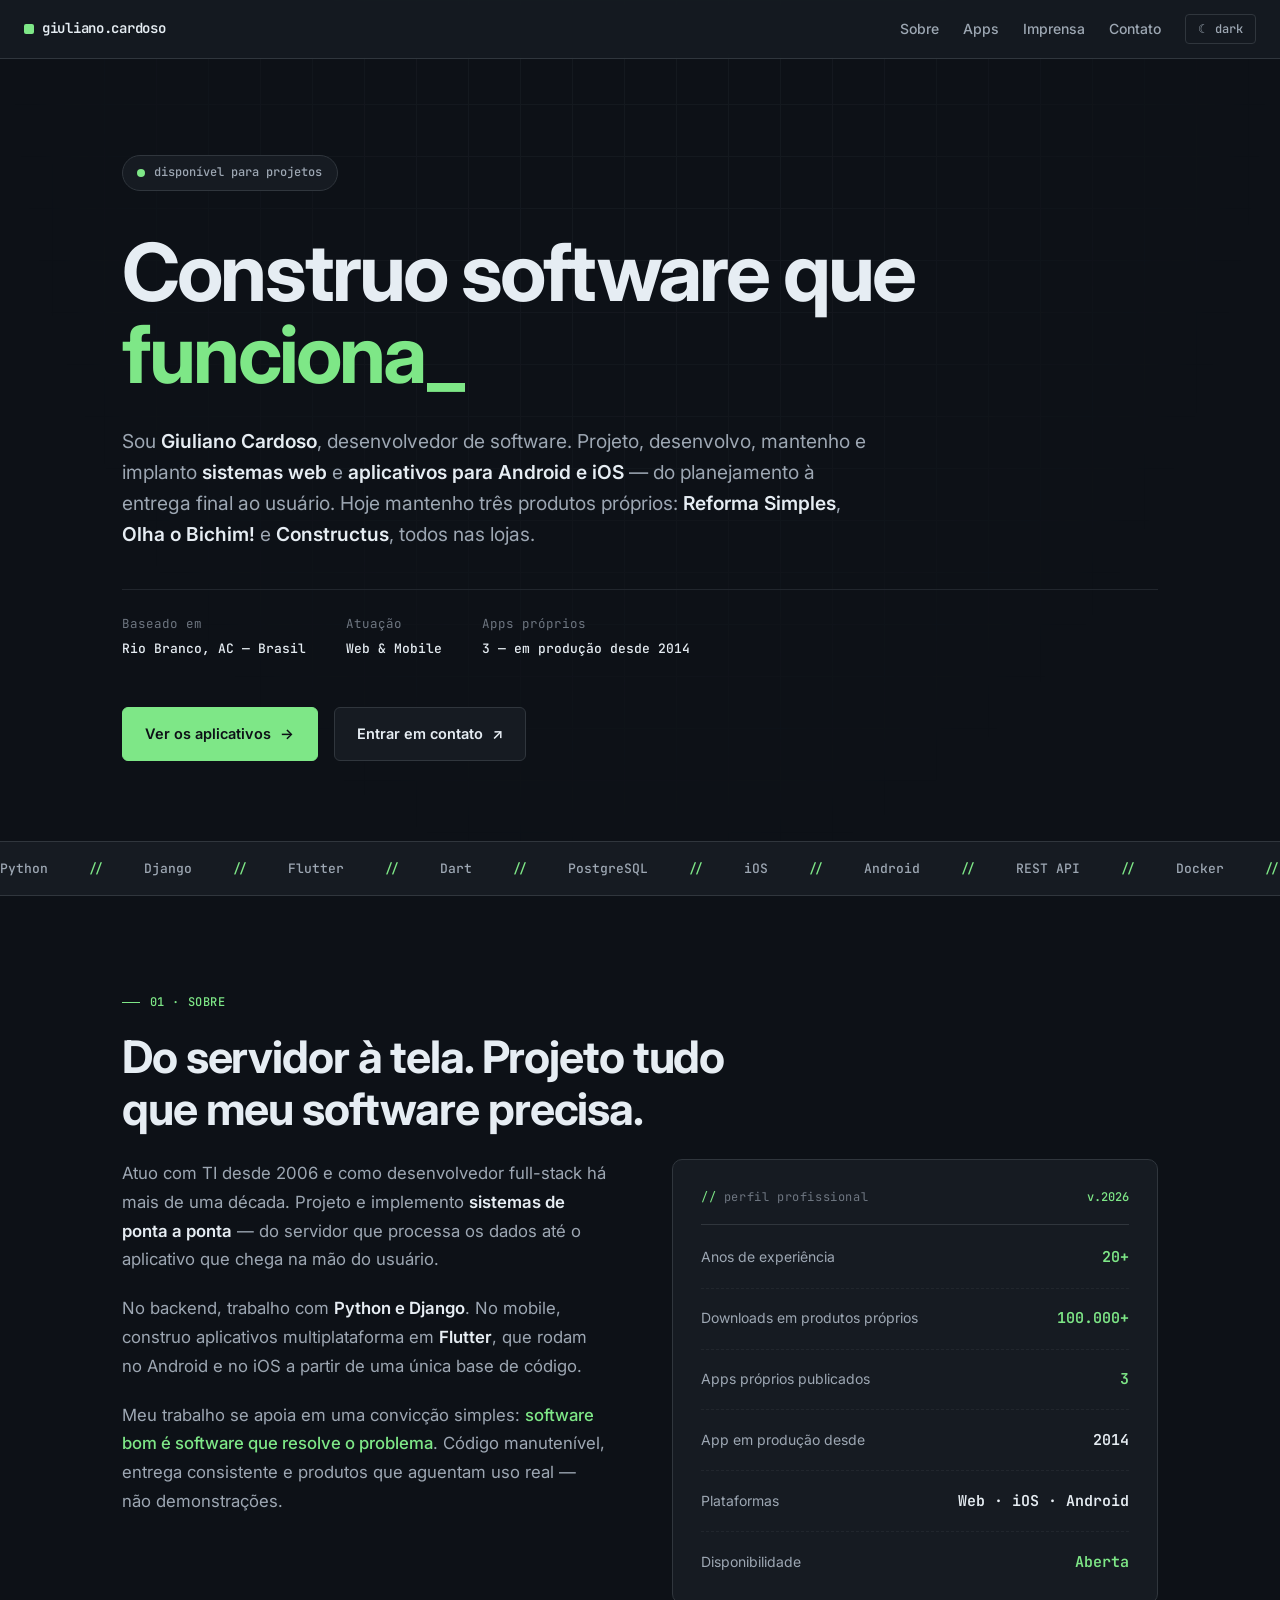
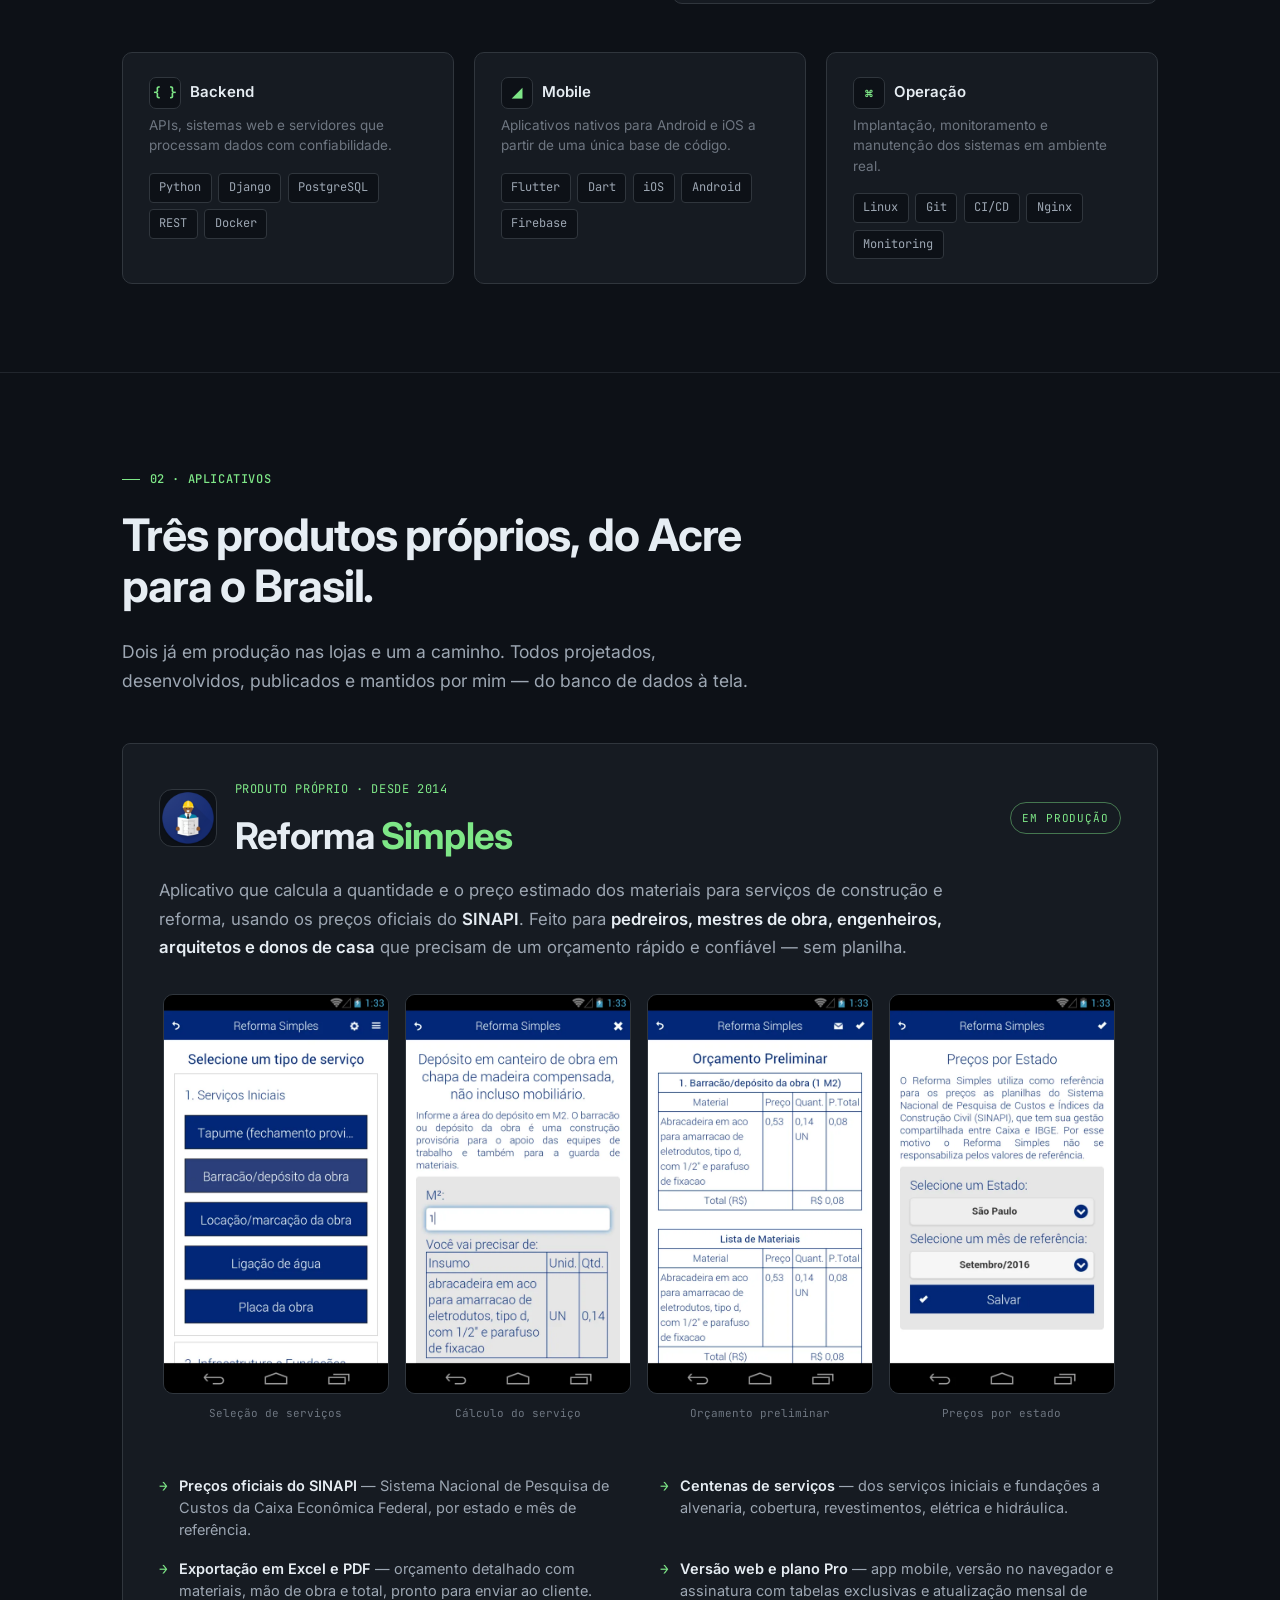
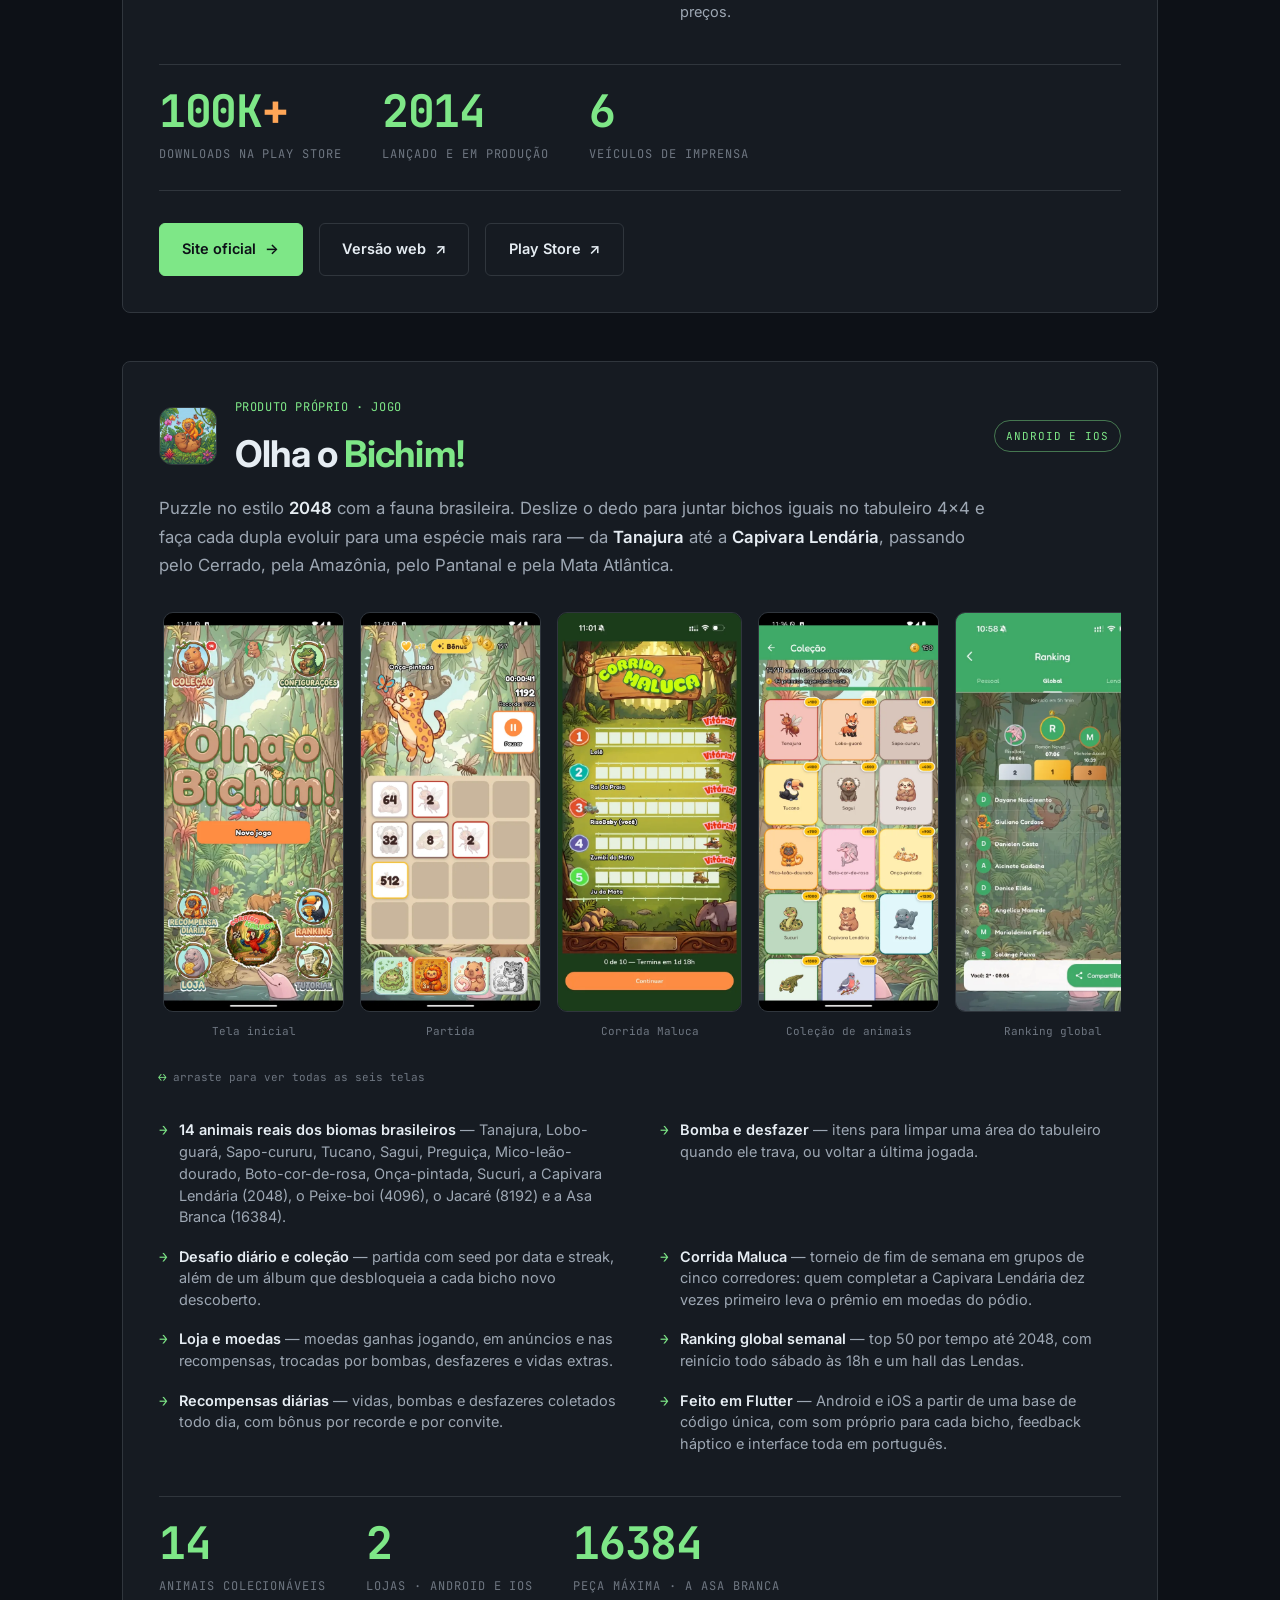
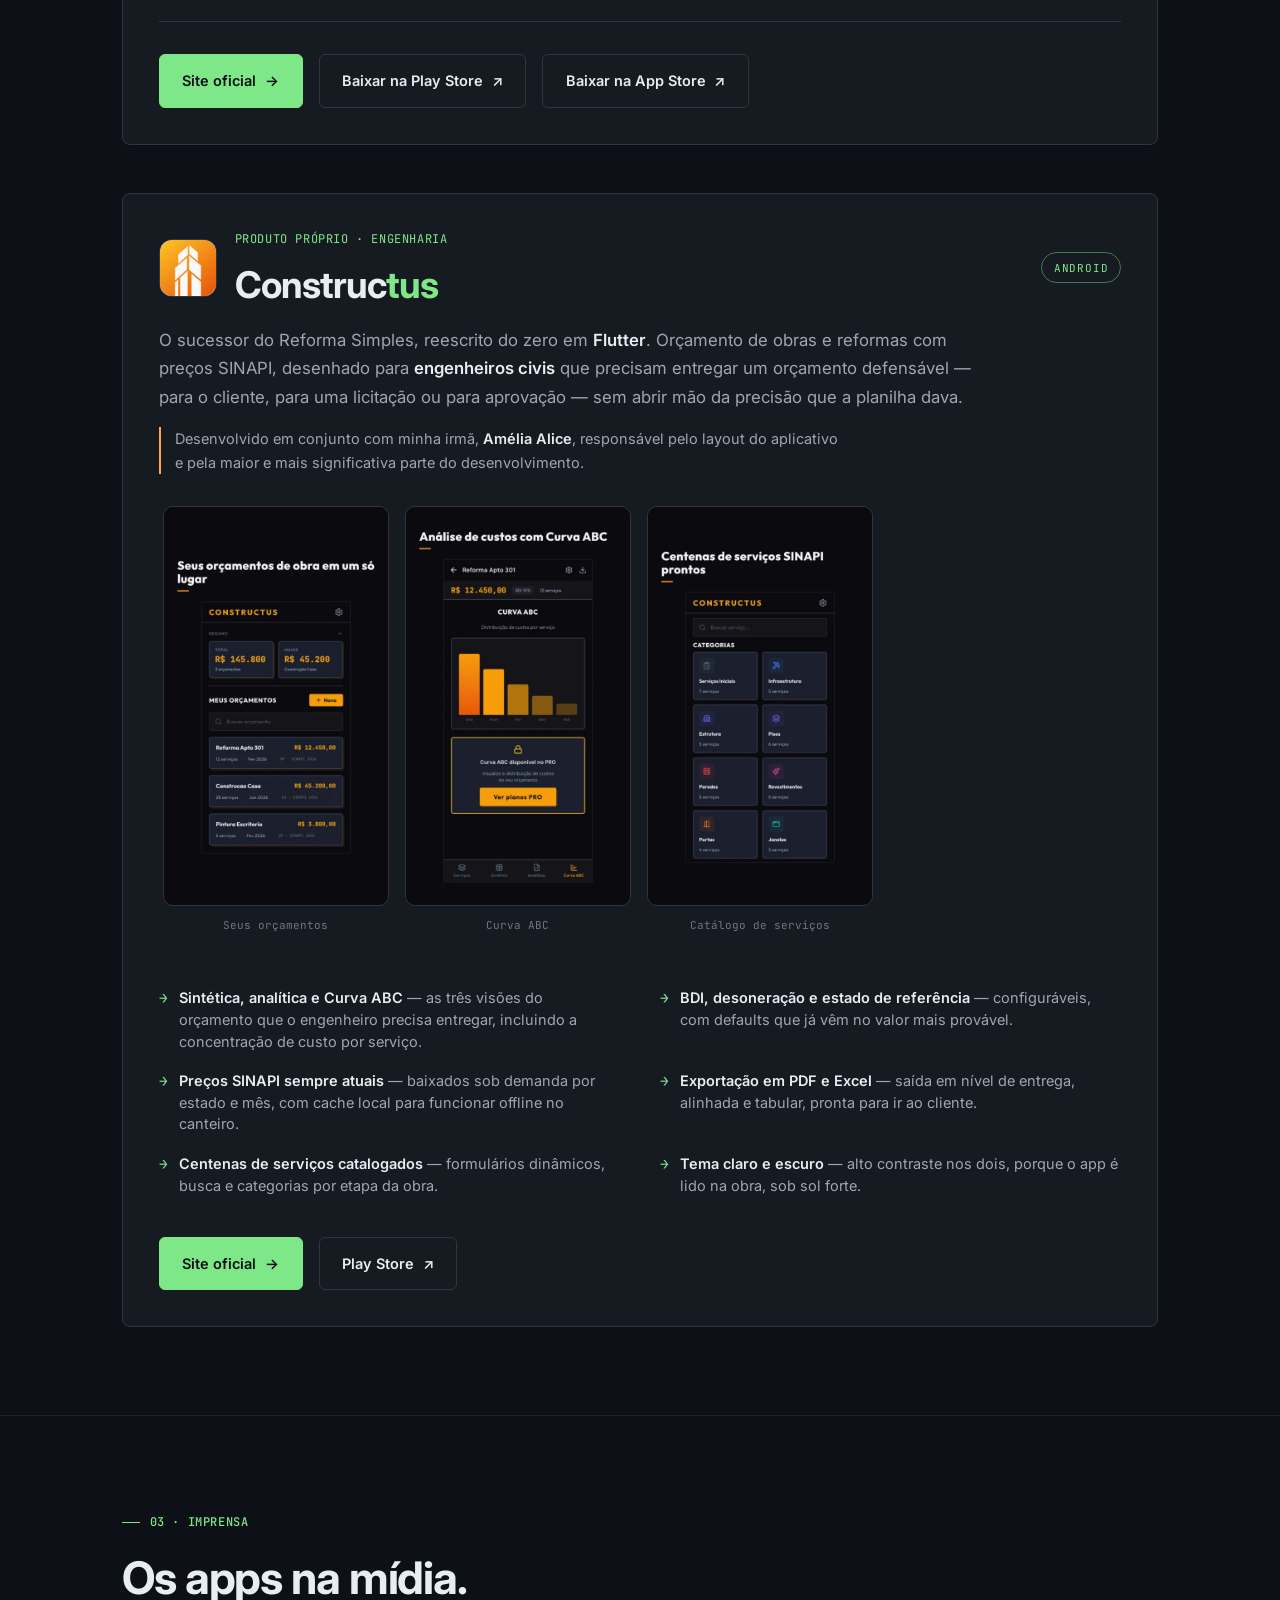
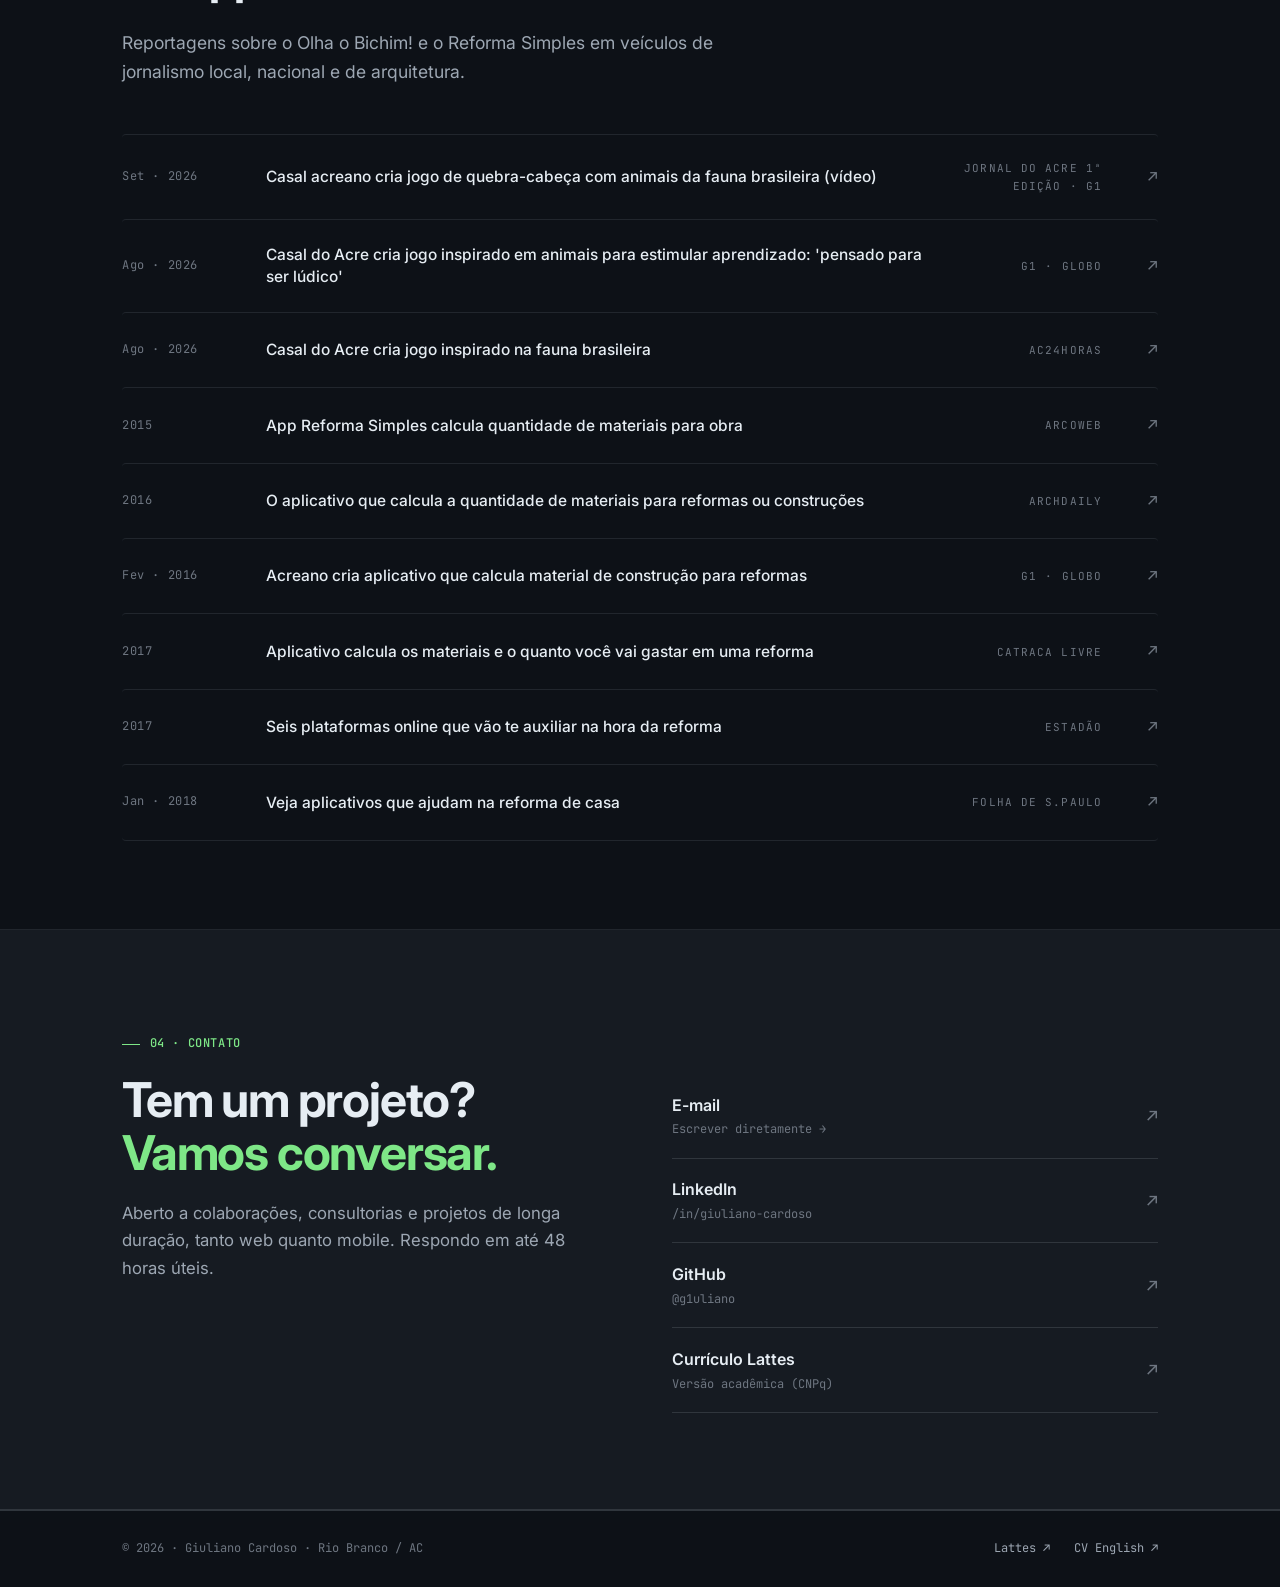
==== commit 48c572c6: "feat: Constructus disponivel na Play Store Co-Authored-By: Claude Opus 5.5 <noreply@anthropic.com>" ====
--- a/index.html
+++ b/index.html
@@ -627,11 +627,6 @@
     border-color: color-mix(in srgb, var(--accent) 45%, transparent);
   }
 
-  .product-badge.soon {
-    color: var(--accent-2);
-    border-color: color-mix(in srgb, var(--accent-2) 45%, transparent);
-  }
-
   .product .project-lead { max-width: 76ch; }
 
   .project-credit {
@@ -1065,7 +1060,7 @@
     <h1 class="reveal d1">Construo software que <span class="accent">funciona</span></h1>
 
     <p class="hero-lede reveal d2">
-      Sou <strong>Giuliano Cardoso</strong>, desenvolvedor de software. Projeto, desenvolvo, mantenho e implanto <strong>sistemas web</strong> e <strong>aplicativos para Android e iOS</strong> — do planejamento à entrega final ao usuário. Hoje mantenho três produtos próprios: <strong>Reforma Simples</strong> e <strong>Olha o Bichim!</strong> nas lojas, e o <strong>Constructus</strong>, que chega em breve.
+      Sou <strong>Giuliano Cardoso</strong>, desenvolvedor de software. Projeto, desenvolvo, mantenho e implanto <strong>sistemas web</strong> e <strong>aplicativos para Android e iOS</strong> — do planejamento à entrega final ao usuário. Hoje mantenho três produtos próprios: <strong>Reforma Simples</strong>, <strong>Olha o Bichim!</strong> e <strong>Constructus</strong>, todos nas lojas.
     </p>
 
     <div class="hero-meta reveal d3">
@@ -1356,10 +1351,10 @@
         <header class="product-head">
           <img class="product-icon" src="images/apps/icon-ct.png" alt="Ícone do aplicativo Constructus" width="58" height="58" loading="lazy" decoding="async">
           <div>
-            <div class="project-tag">Próximo lançamento</div>
+            <div class="project-tag">Produto próprio · engenharia</div>
             <h3>Construc<span class="acc">tus</span></h3>
           </div>
-          <span class="product-badge soon">Em breve</span>
+          <span class="product-badge live">Android</span>
         </header>
 
         <p class="project-lead">
@@ -1397,6 +1392,7 @@
 
         <div class="project-actions">
           <a href="https://constructus.com.br" target="_blank" rel="noopener" class="btn primary">Site oficial <span class="arrow">→</span></a>
+          <a href="https://play.google.com/store/apps/details?id=com.catraia.constructus" target="_blank" rel="noopener" class="btn">Play Store <span class="arrow">↗</span></a>
         </div>
       </article>
 
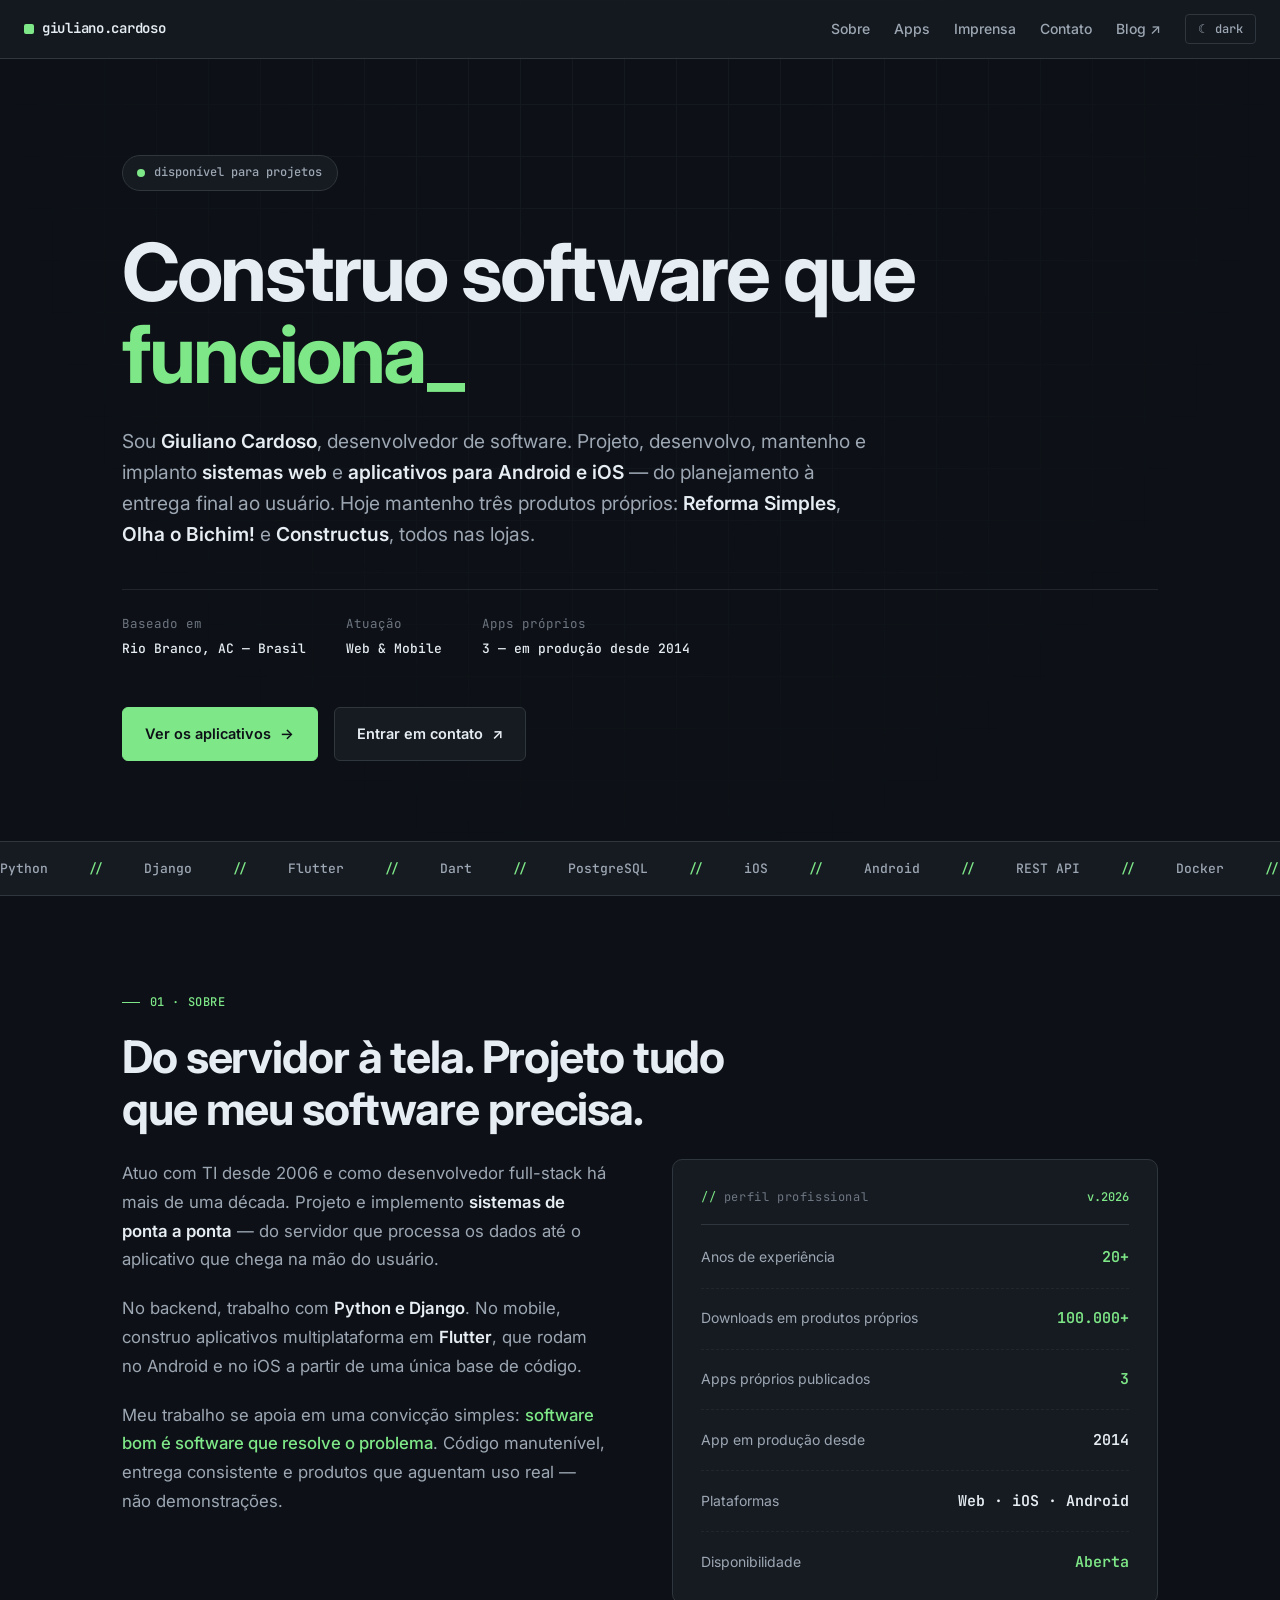
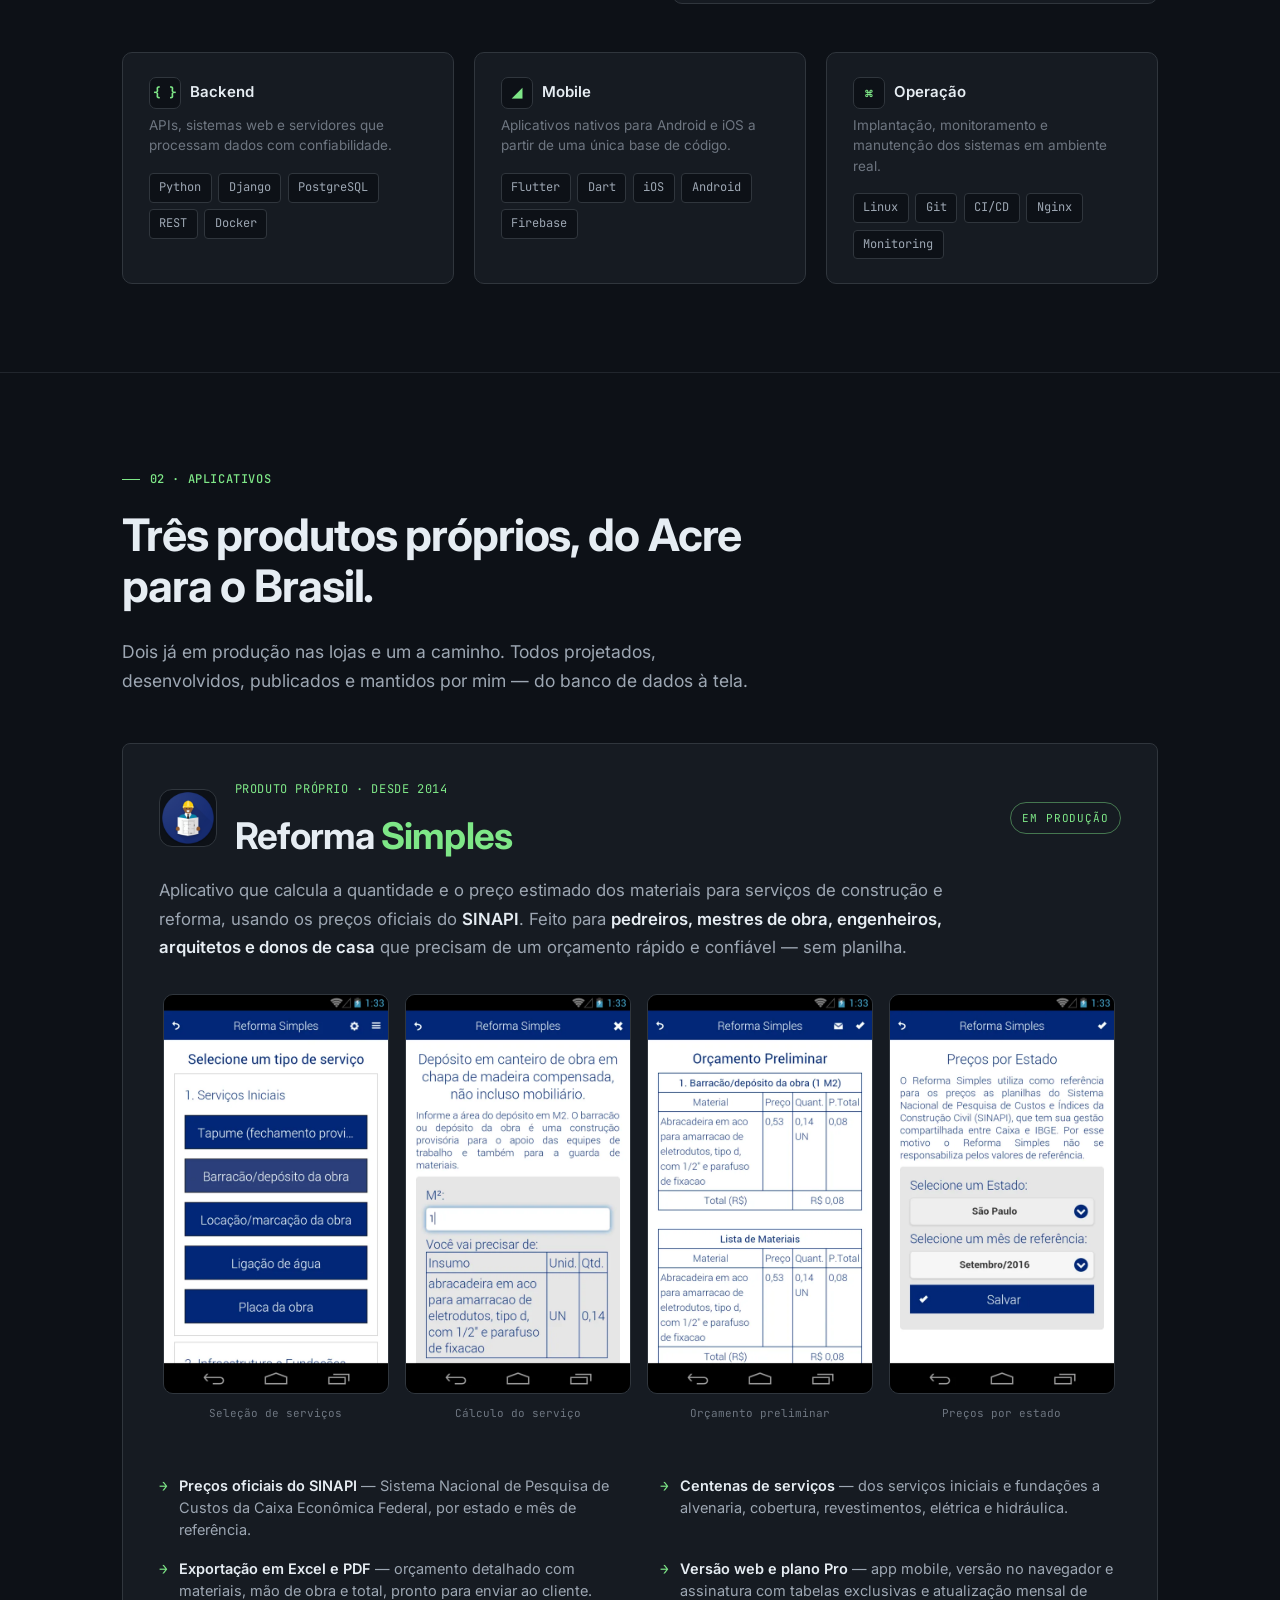
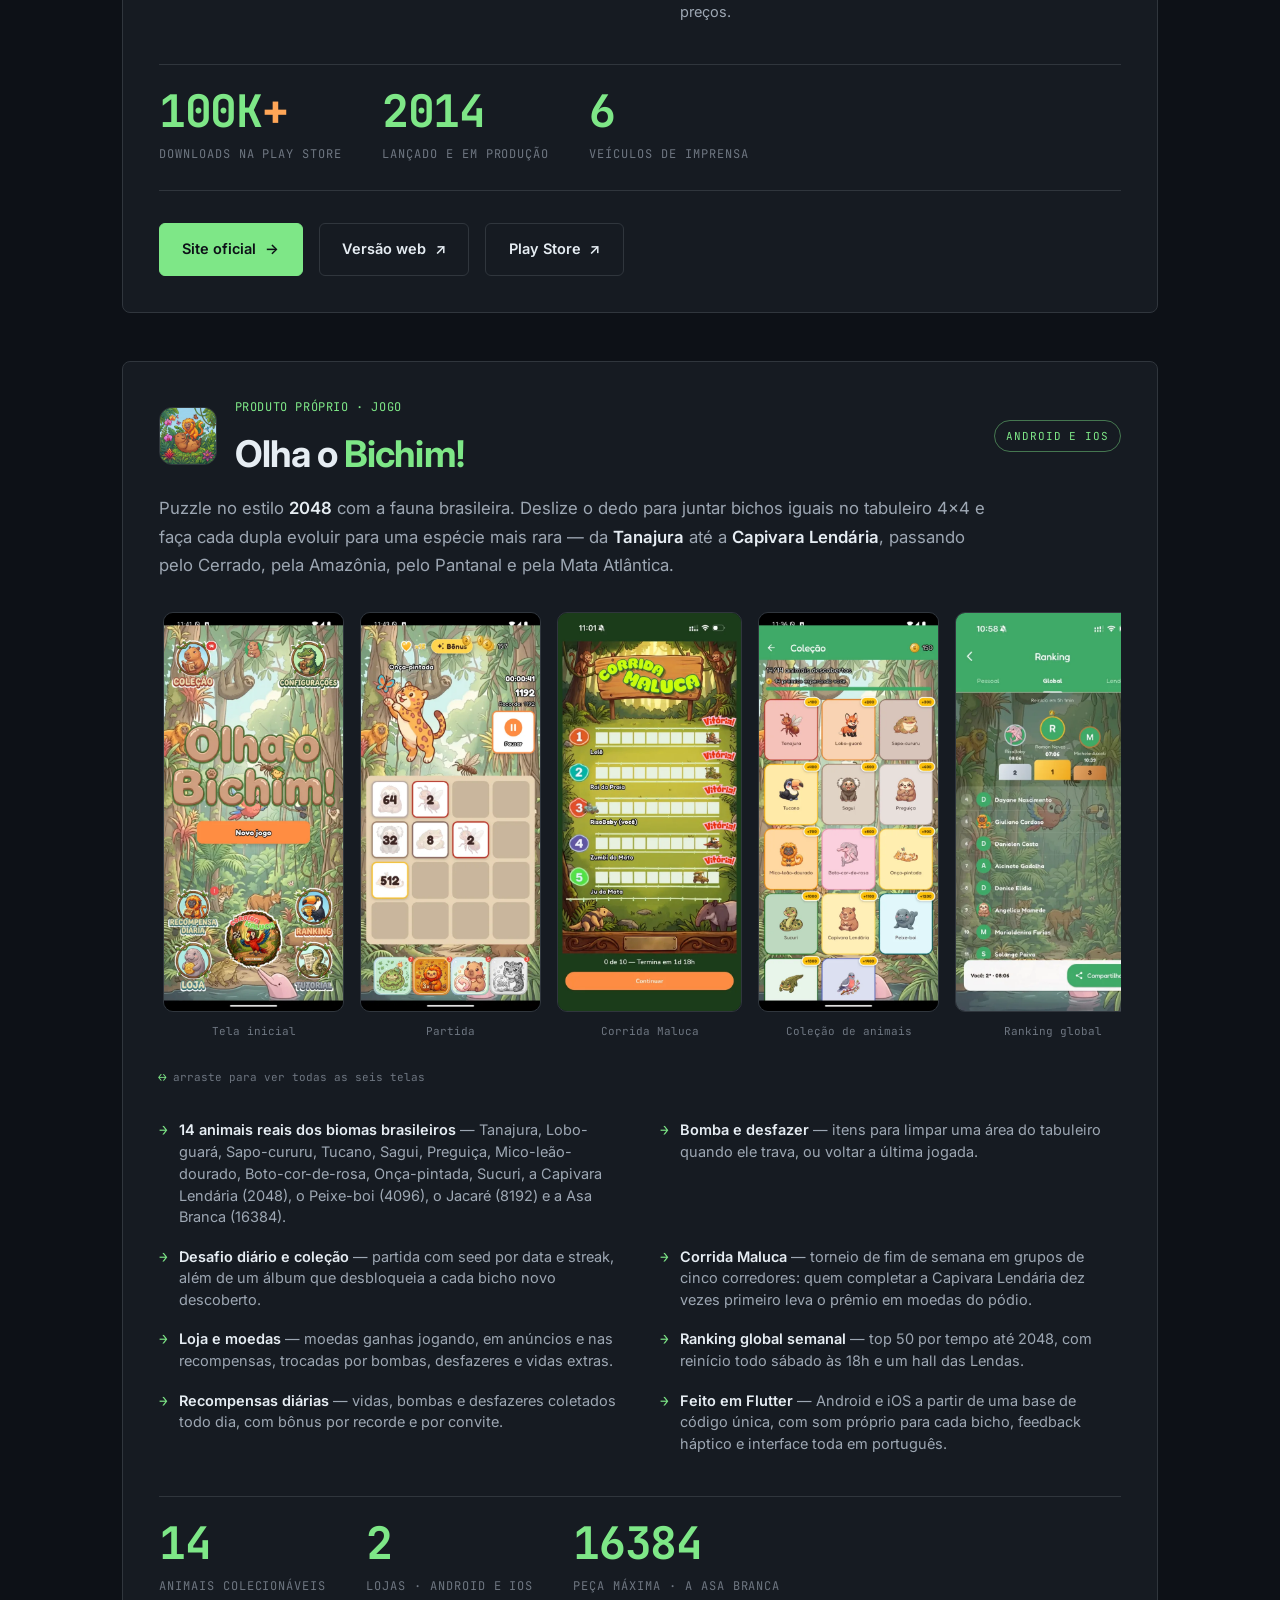
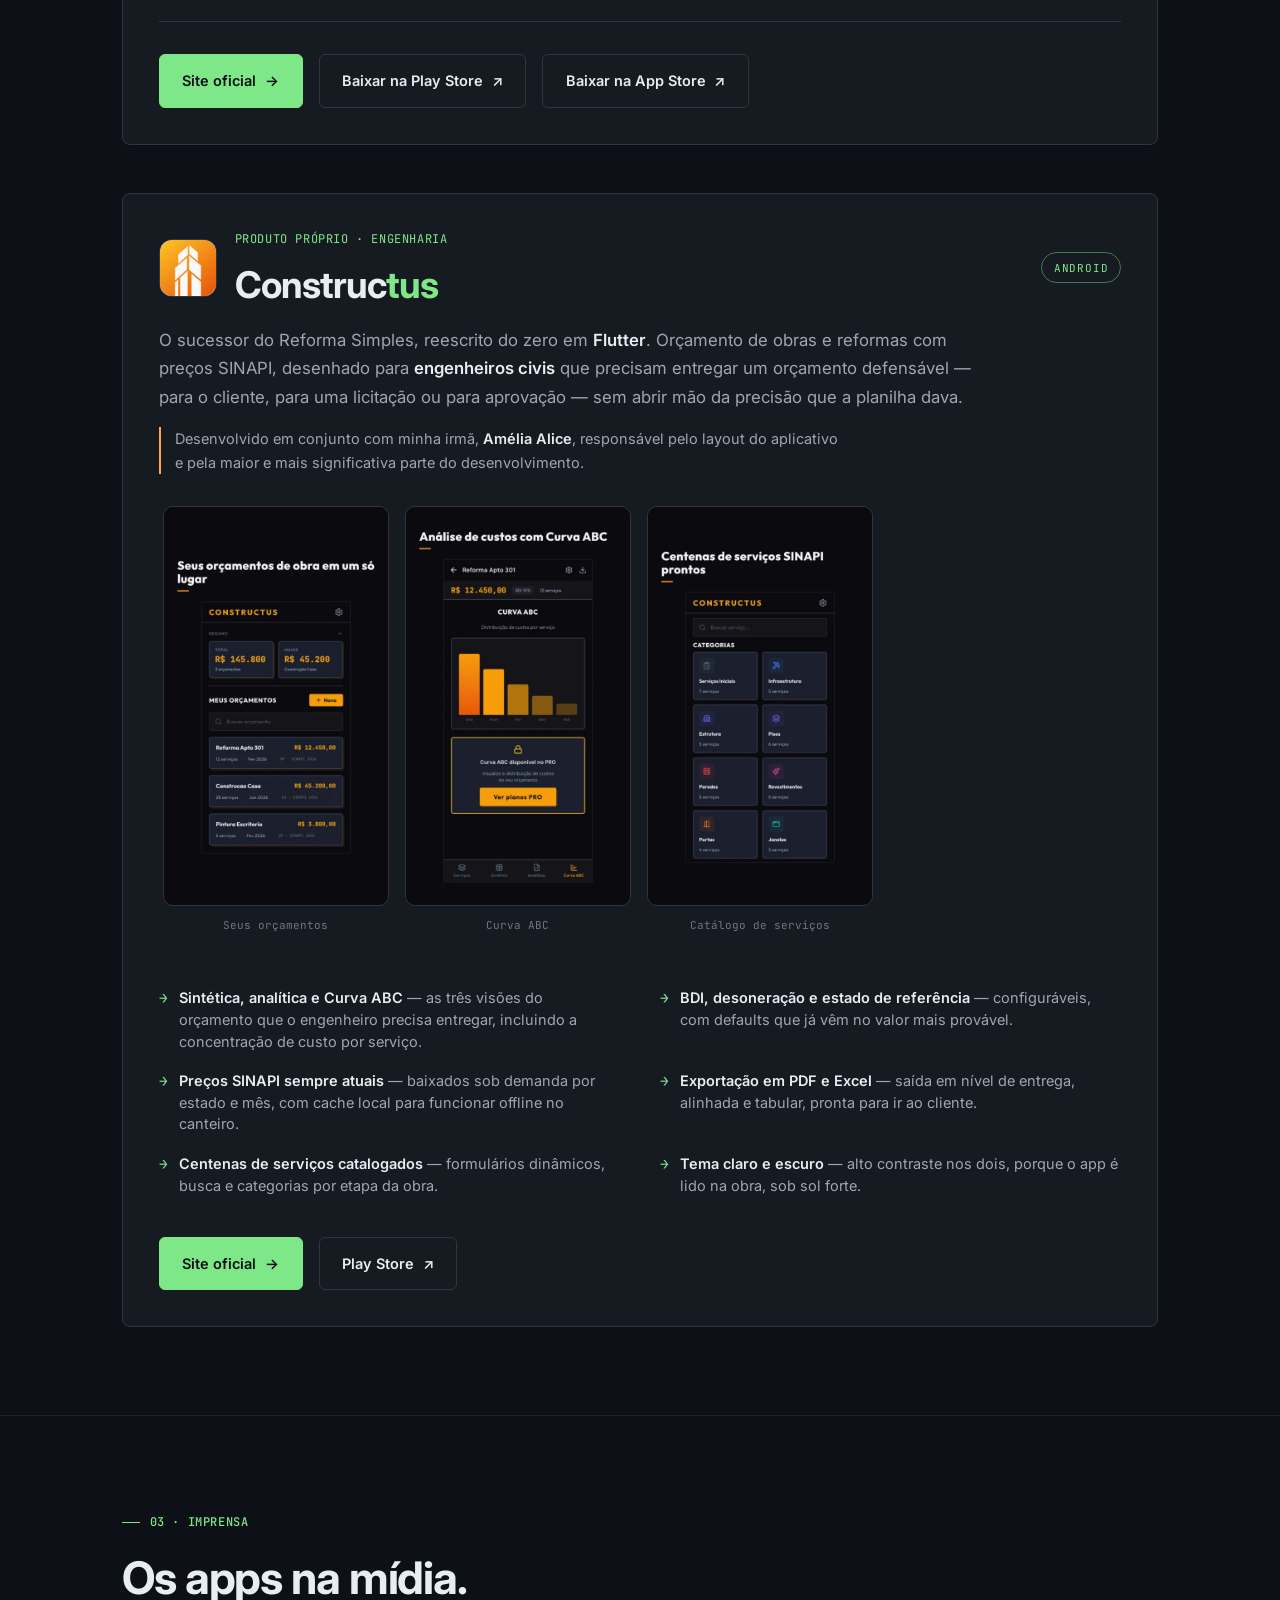
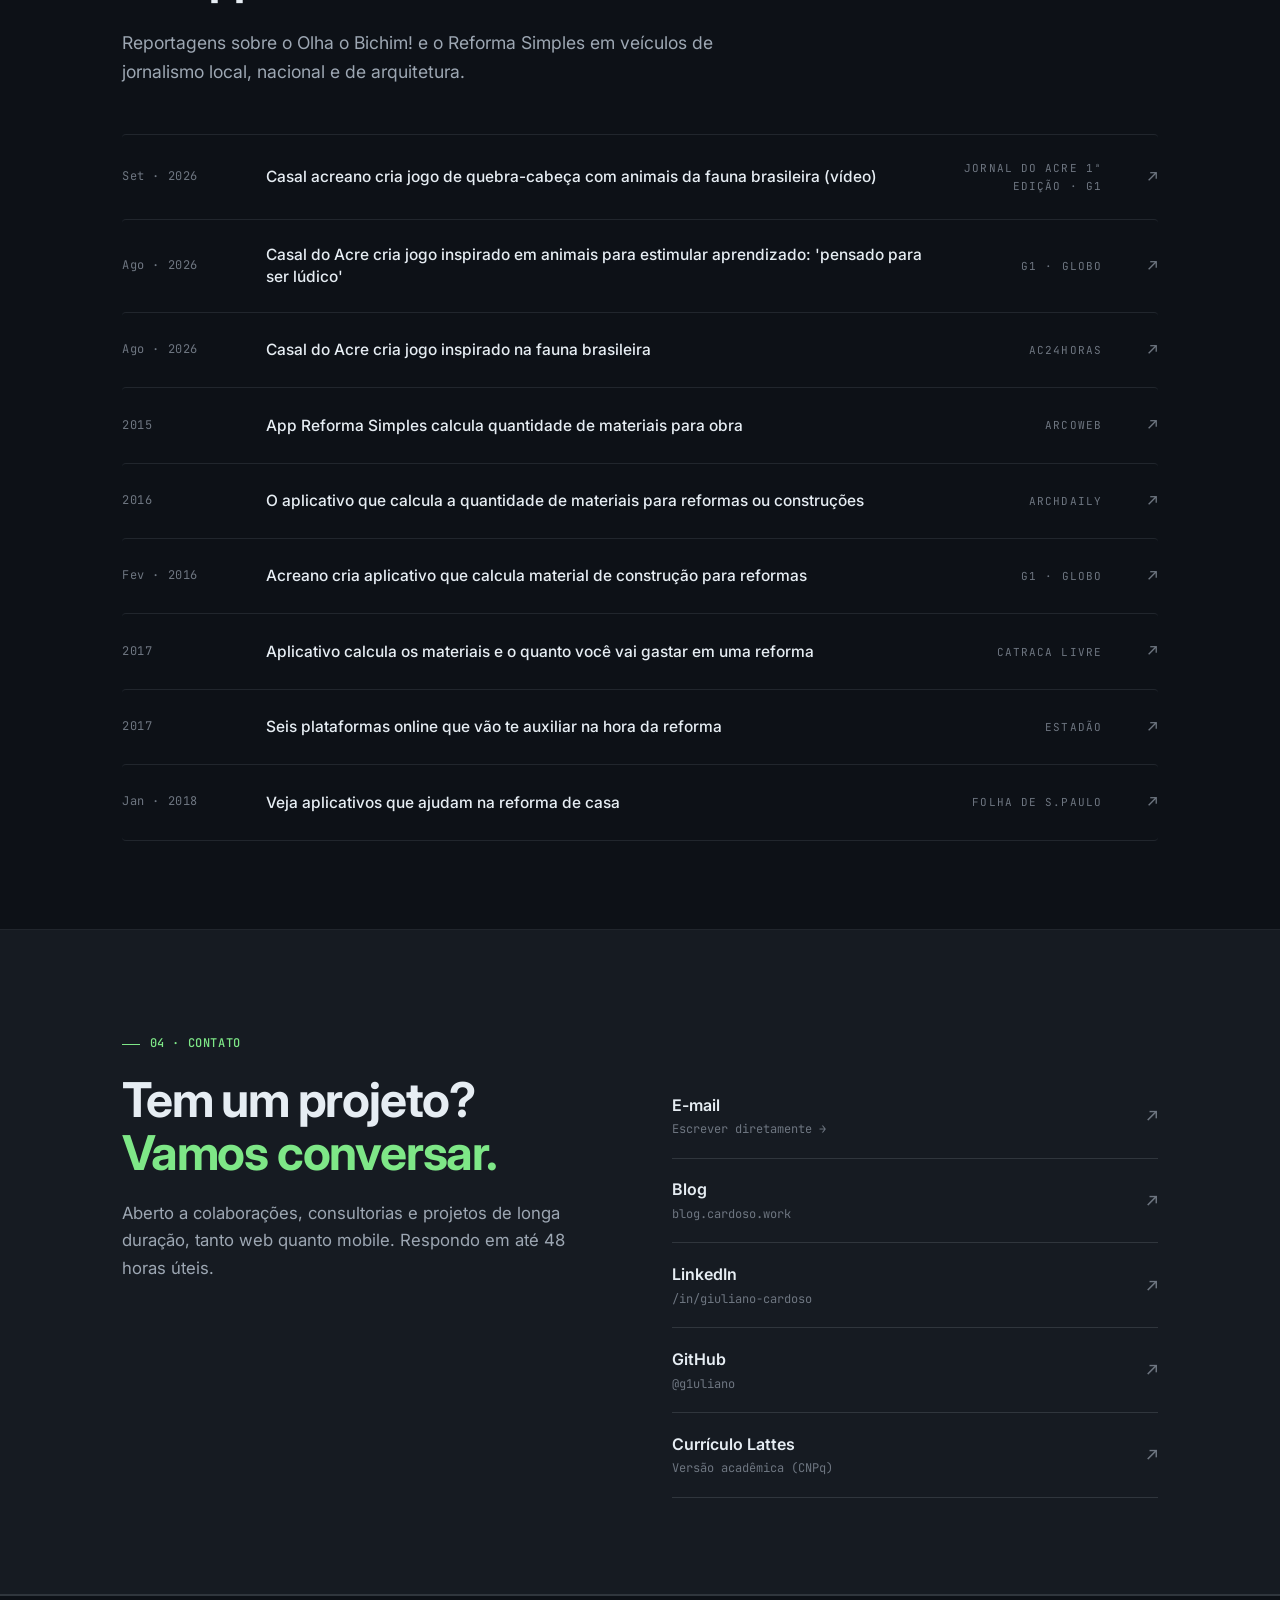
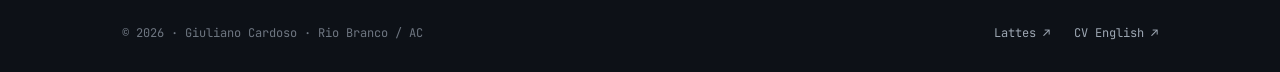
==== commit eba418d9: "feat: link para o blog no menu, contato e JSON-LD Co-Authored-By: Claude Opus 5.5 <noreply@anthropic" ====
--- a/index.html
+++ b/index.html
@@ -26,6 +26,7 @@
   "jobTitle": "Desenvolvedor de Software",
   "address": {"@type": "PostalAddress", "addressLocality": "Rio Branco", "addressRegion": "AC", "addressCountry": "BR"},
   "sameAs": [
+    "https://blog.cardoso.work",
     "https://github.com/g1uliano",
     "https://www.linkedin.com/in/giuliano-cardoso-686bab93",
     "http://lattes.cnpq.br/2076449581151188"
@@ -1041,6 +1042,7 @@
       <a href="#work">Apps</a>
       <a href="#press">Imprensa</a>
       <a href="#contact">Contato</a>
+      <a href="https://blog.cardoso.work" target="_blank" rel="noopener">Blog ↗</a>
       <button class="theme-toggle" id="themeToggle" aria-label="alternar tema">
         <span id="themeIcon">☾</span>
         <span id="themeLabel">dark</span>
@@ -1495,6 +1497,13 @@
           </div>
           <span class="arrow">↗</span>
         </a>
+        <a href="https://blog.cardoso.work" target="_blank" rel="noopener" class="contact-link">
+          <div class="contact-link-main">
+            <span class="contact-link-label">Blog</span>
+            <span class="contact-link-sub">blog.cardoso.work</span>
+          </div>
+          <span class="arrow">↗</span>
+        </a>
         <a href="https://www.linkedin.com/in/giuliano-cardoso-686bab93" target="_blank" rel="noopener" class="contact-link">
           <div class="contact-link-main">
             <span class="contact-link-label">LinkedIn</span>
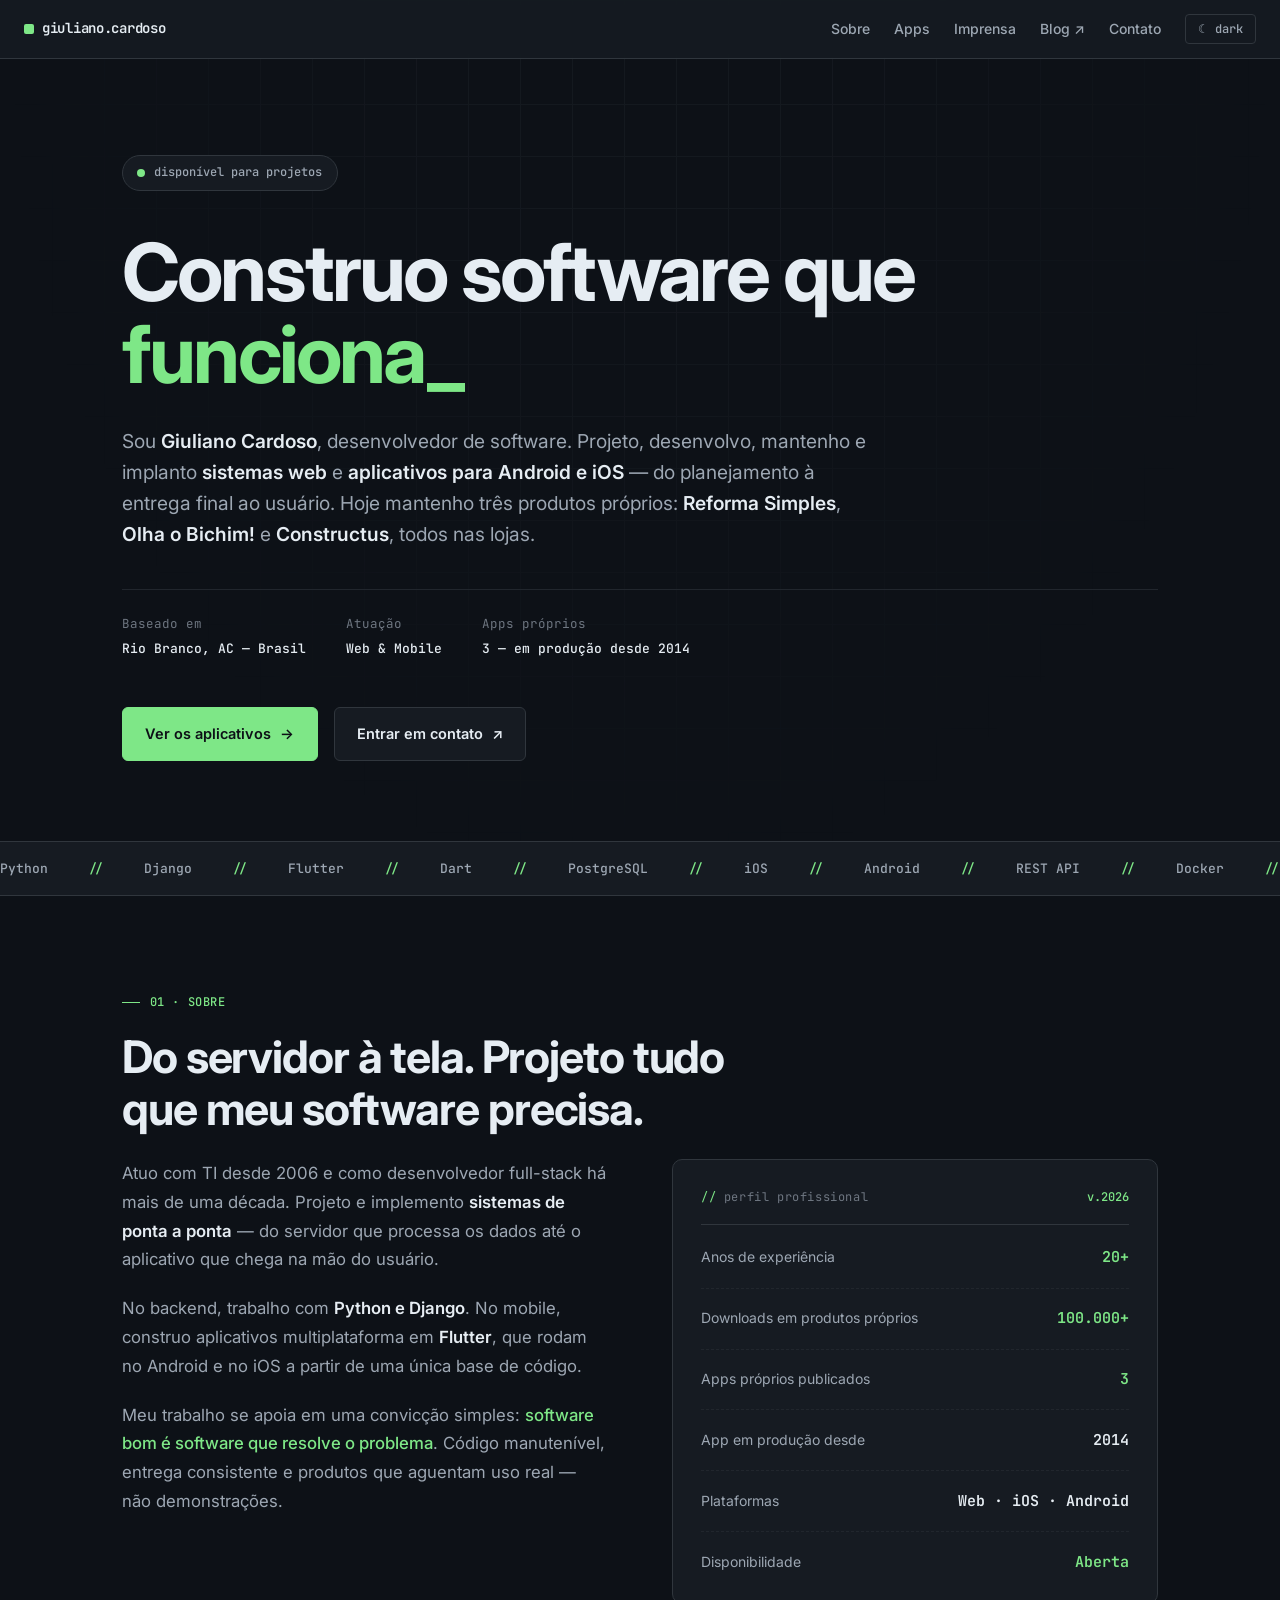
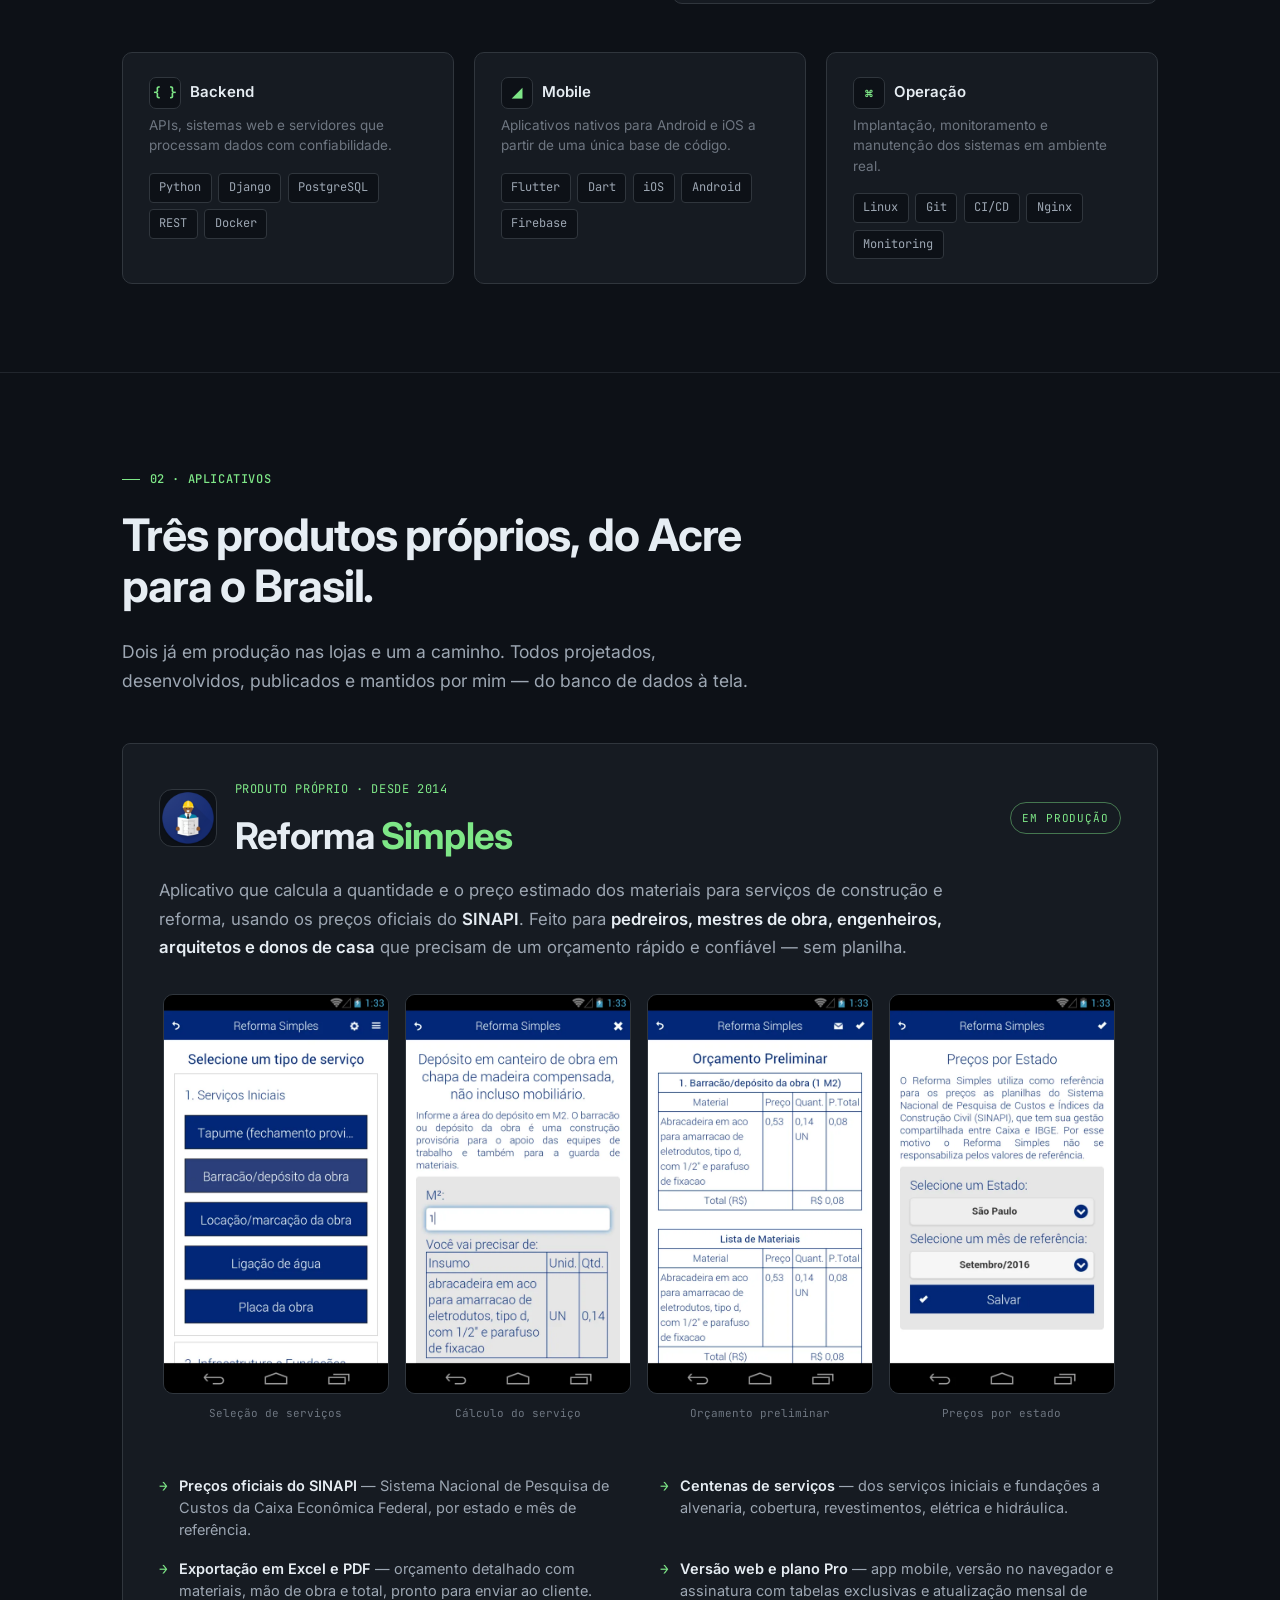
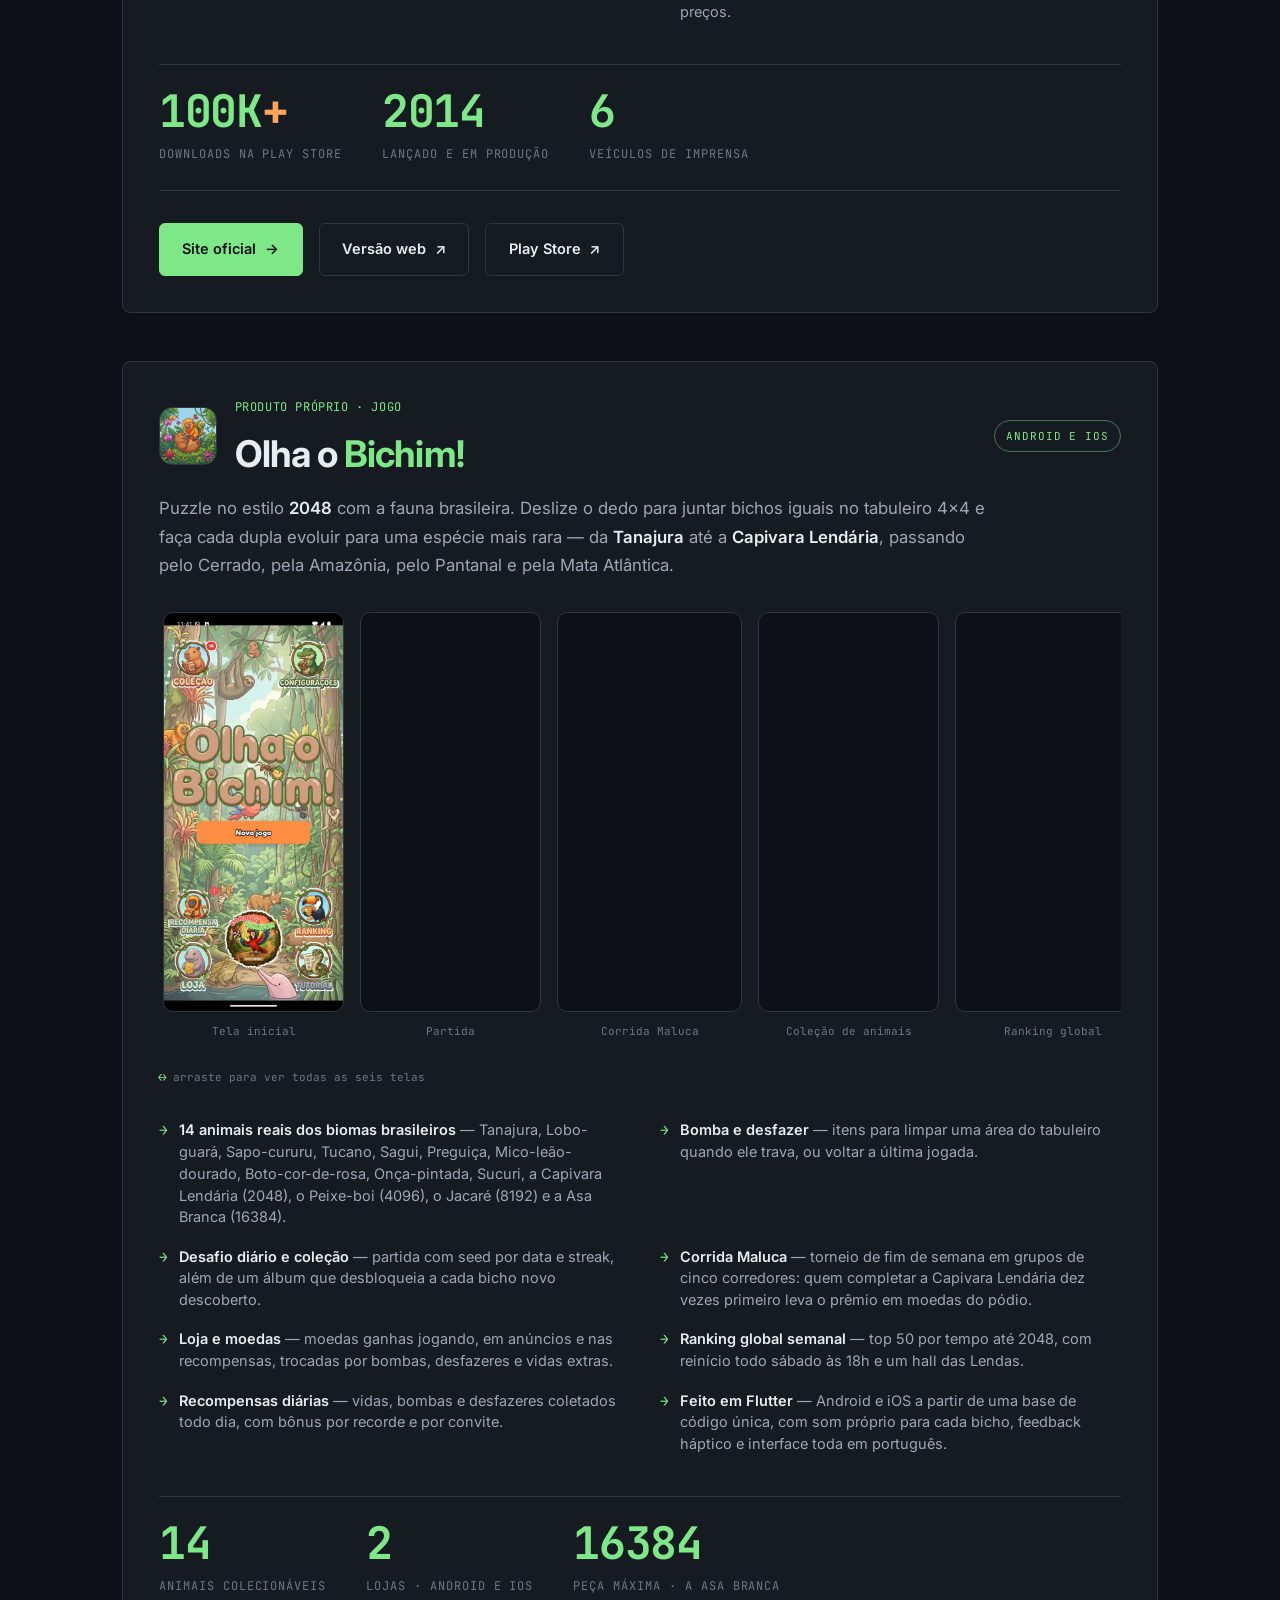
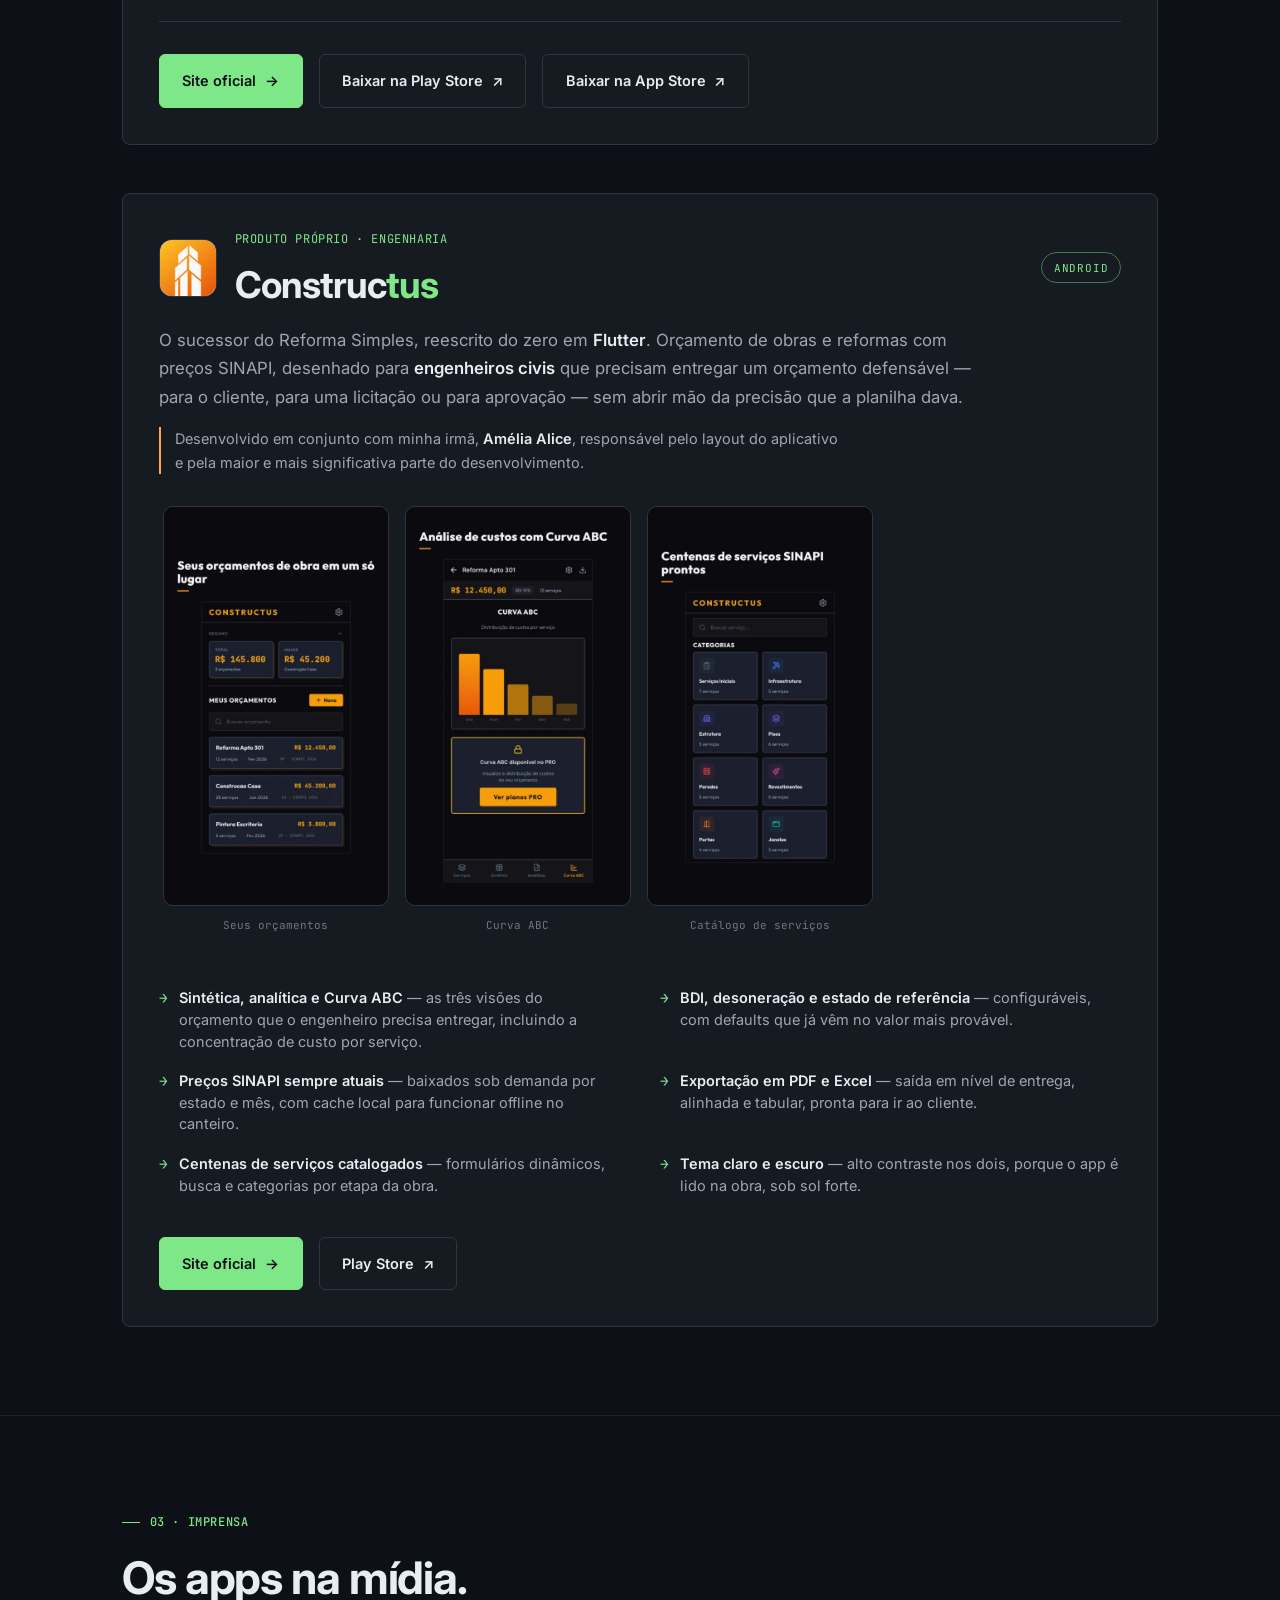
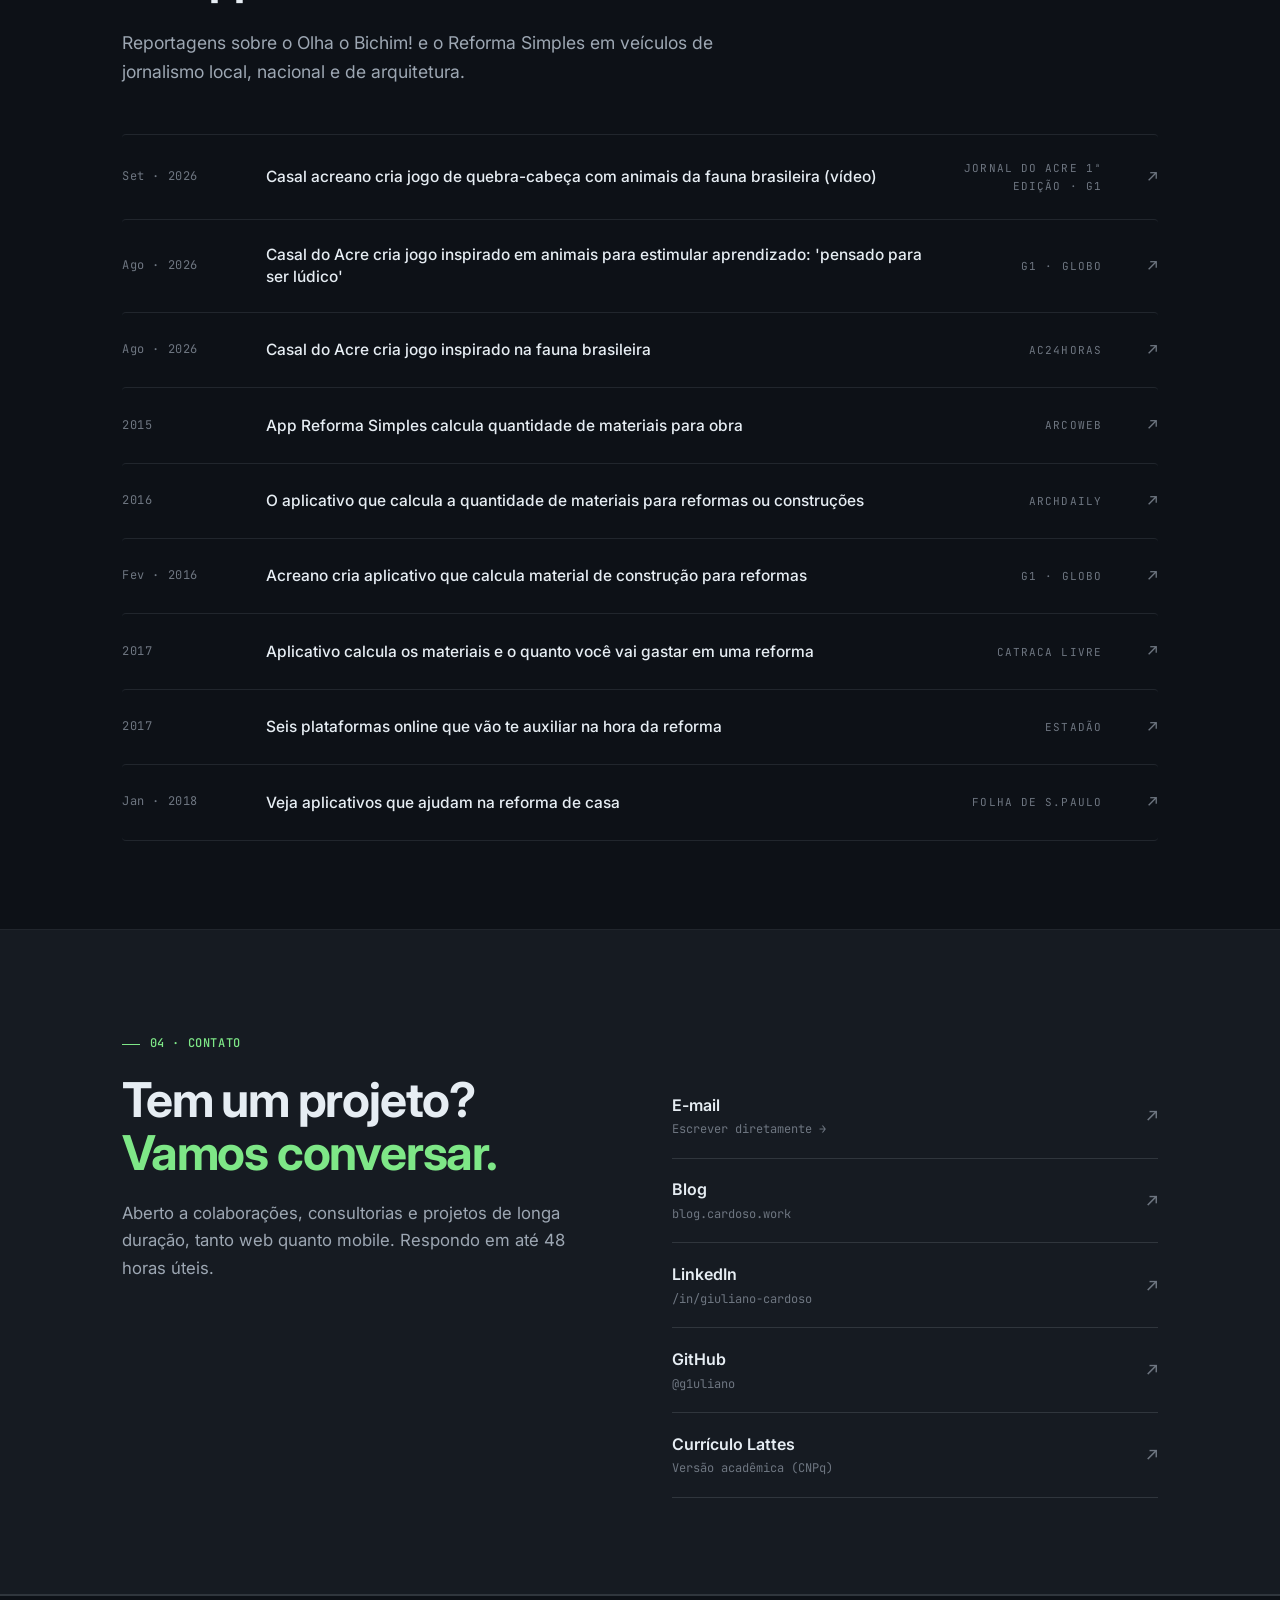
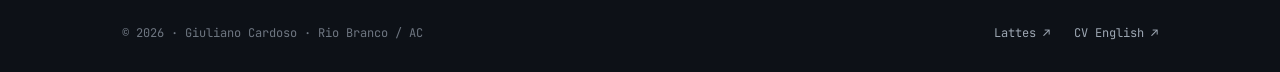
==== commit a6b68f06: "fix: blog antes de contato no menu Co-Authored-By: Claude Opus 5.5 <noreply@anthropic.com>" ====
--- a/index.html
+++ b/index.html
@@ -1041,8 +1041,8 @@
       <a href="#about">Sobre</a>
       <a href="#work">Apps</a>
       <a href="#press">Imprensa</a>
+      <a href="https://blog.cardoso.work" target="_blank" rel="noopener">Blog ↗</a>
       <a href="#contact">Contato</a>
-      <a href="https://blog.cardoso.work" target="_blank" rel="noopener">Blog ↗</a>
       <button class="theme-toggle" id="themeToggle" aria-label="alternar tema">
         <span id="themeIcon">☾</span>
         <span id="themeLabel">dark</span>
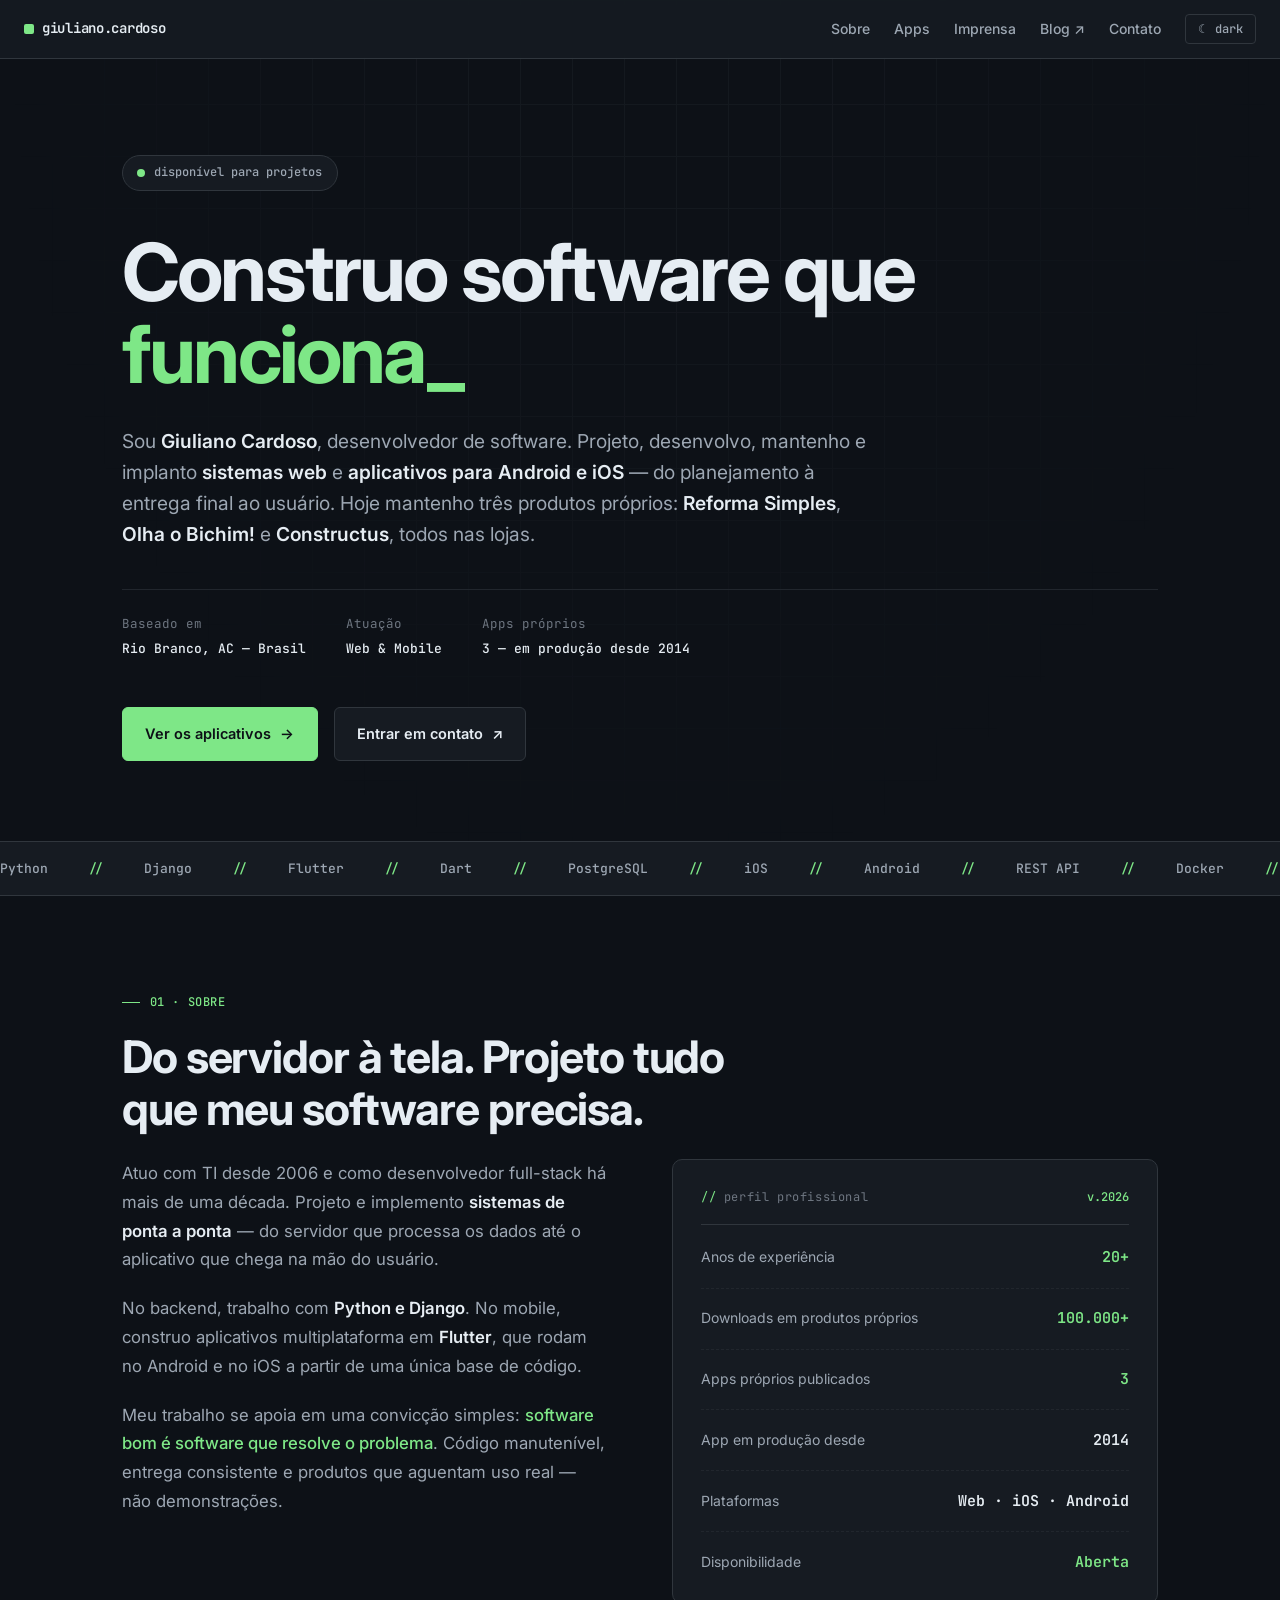
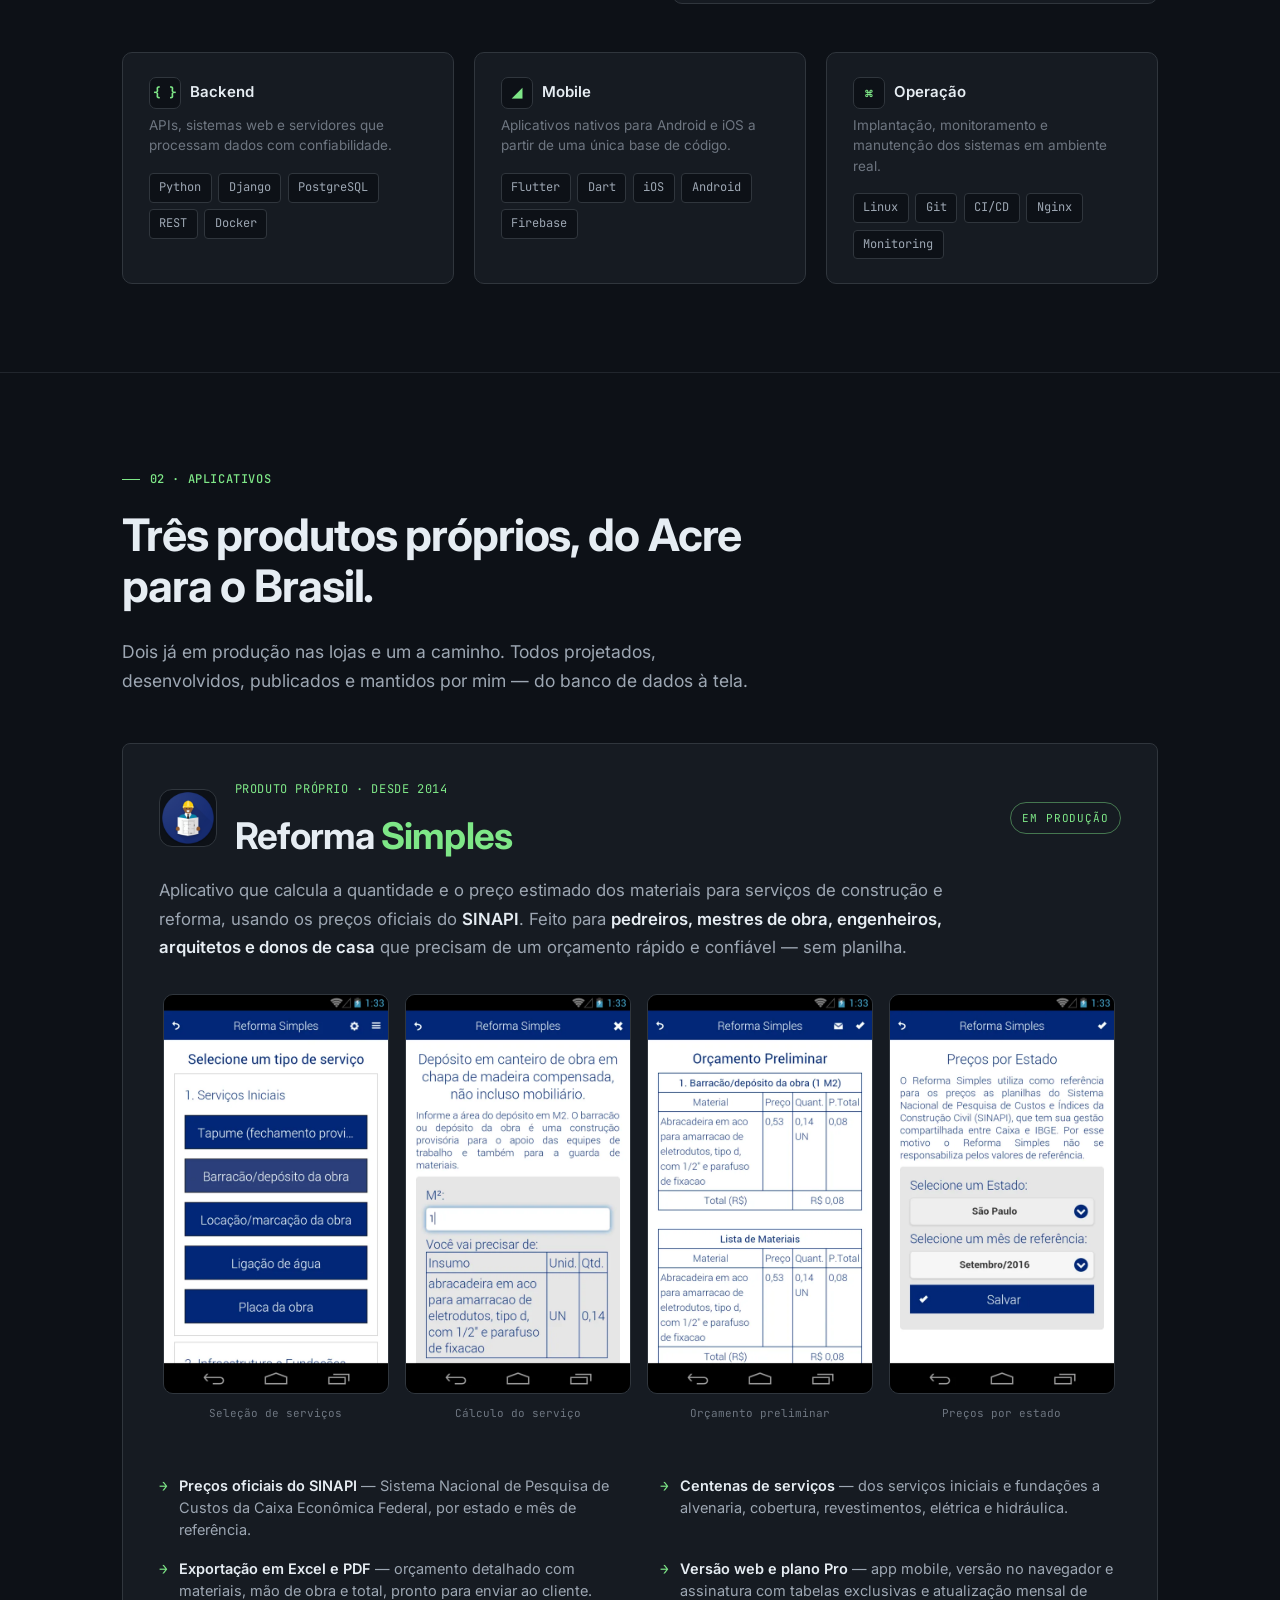
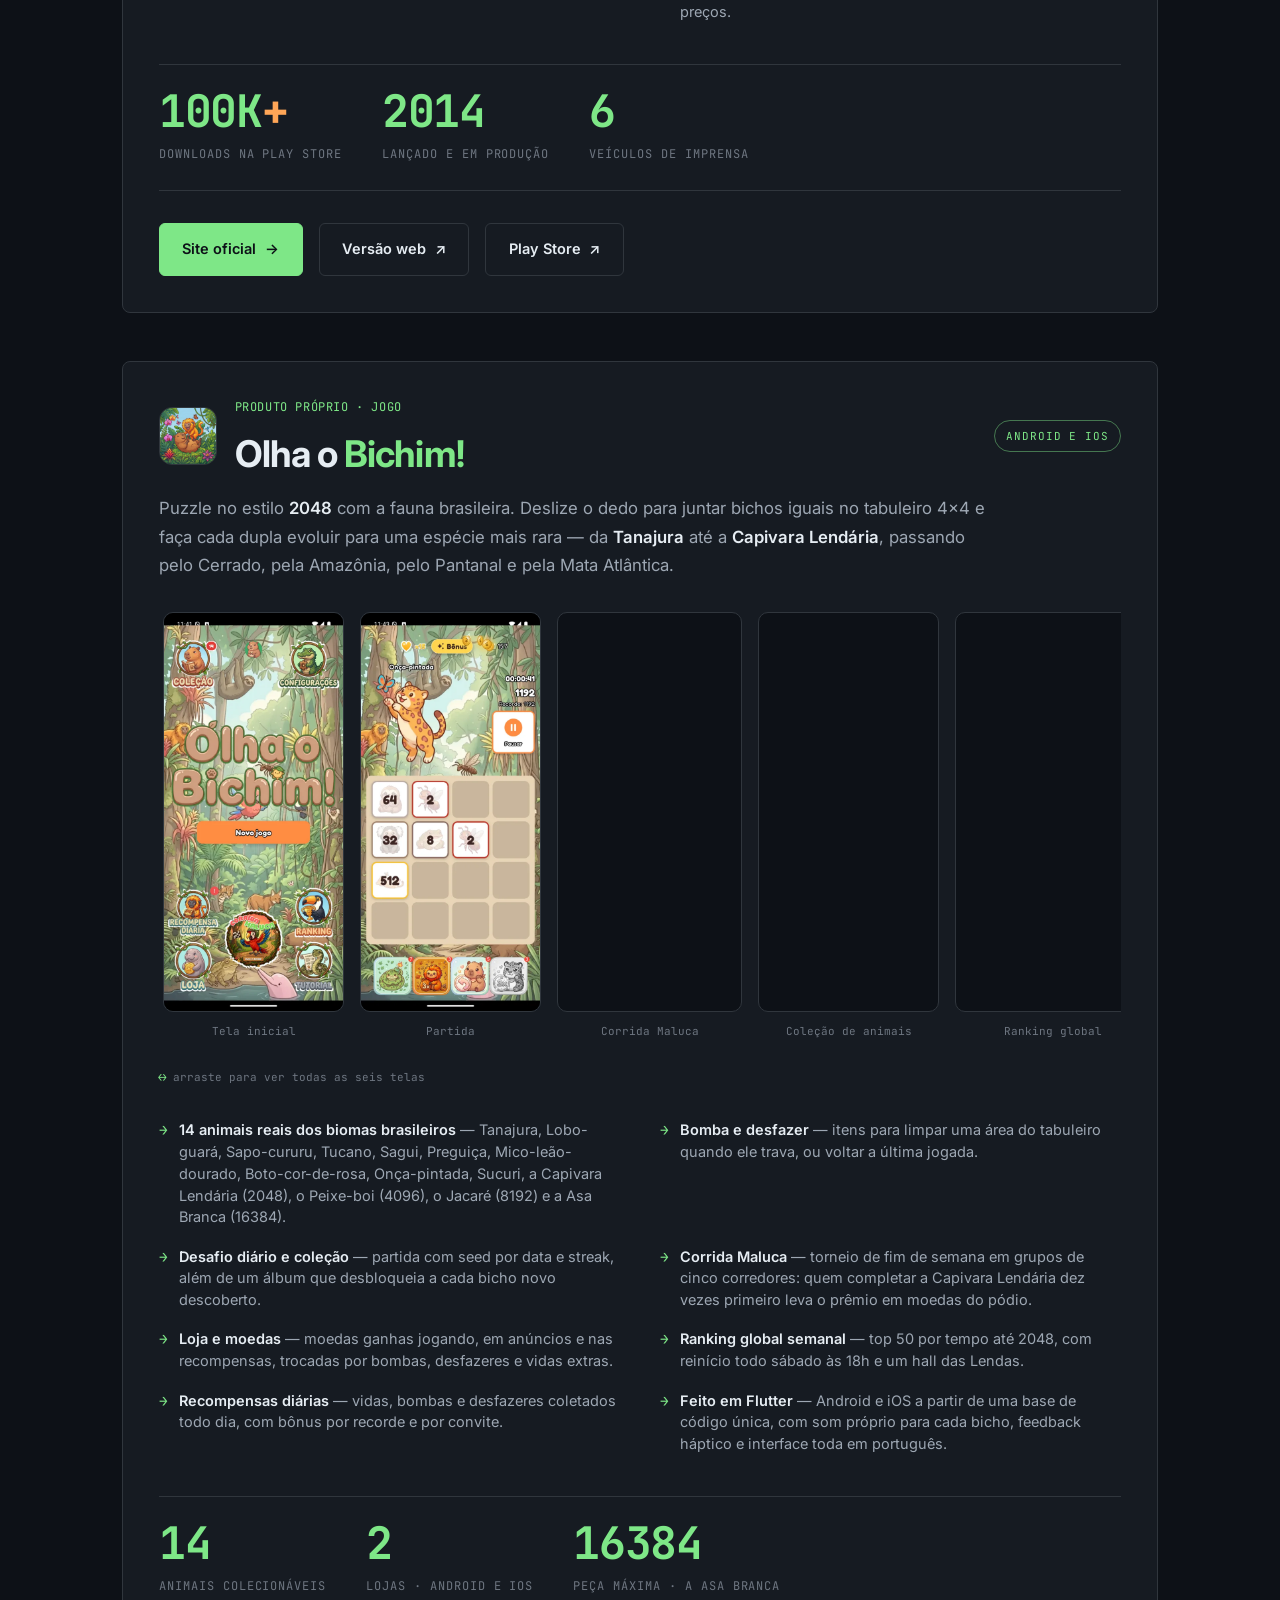
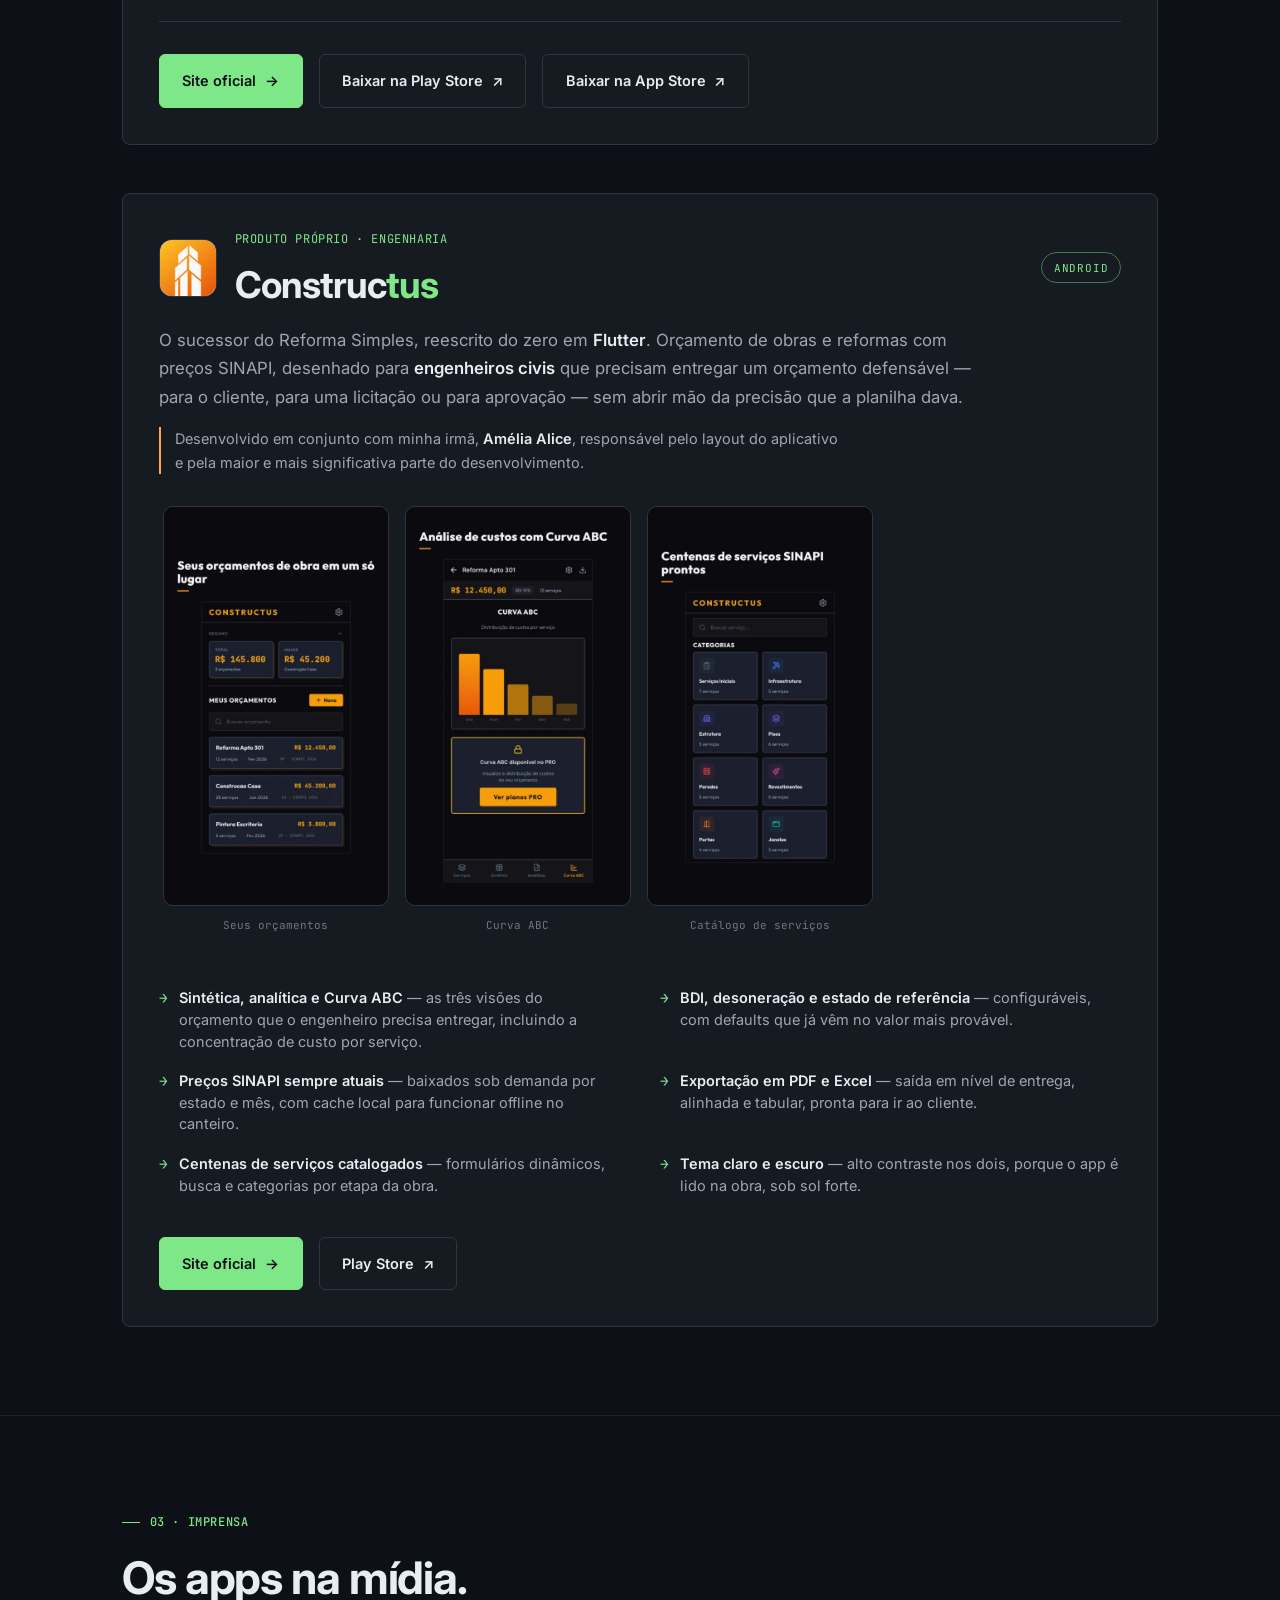
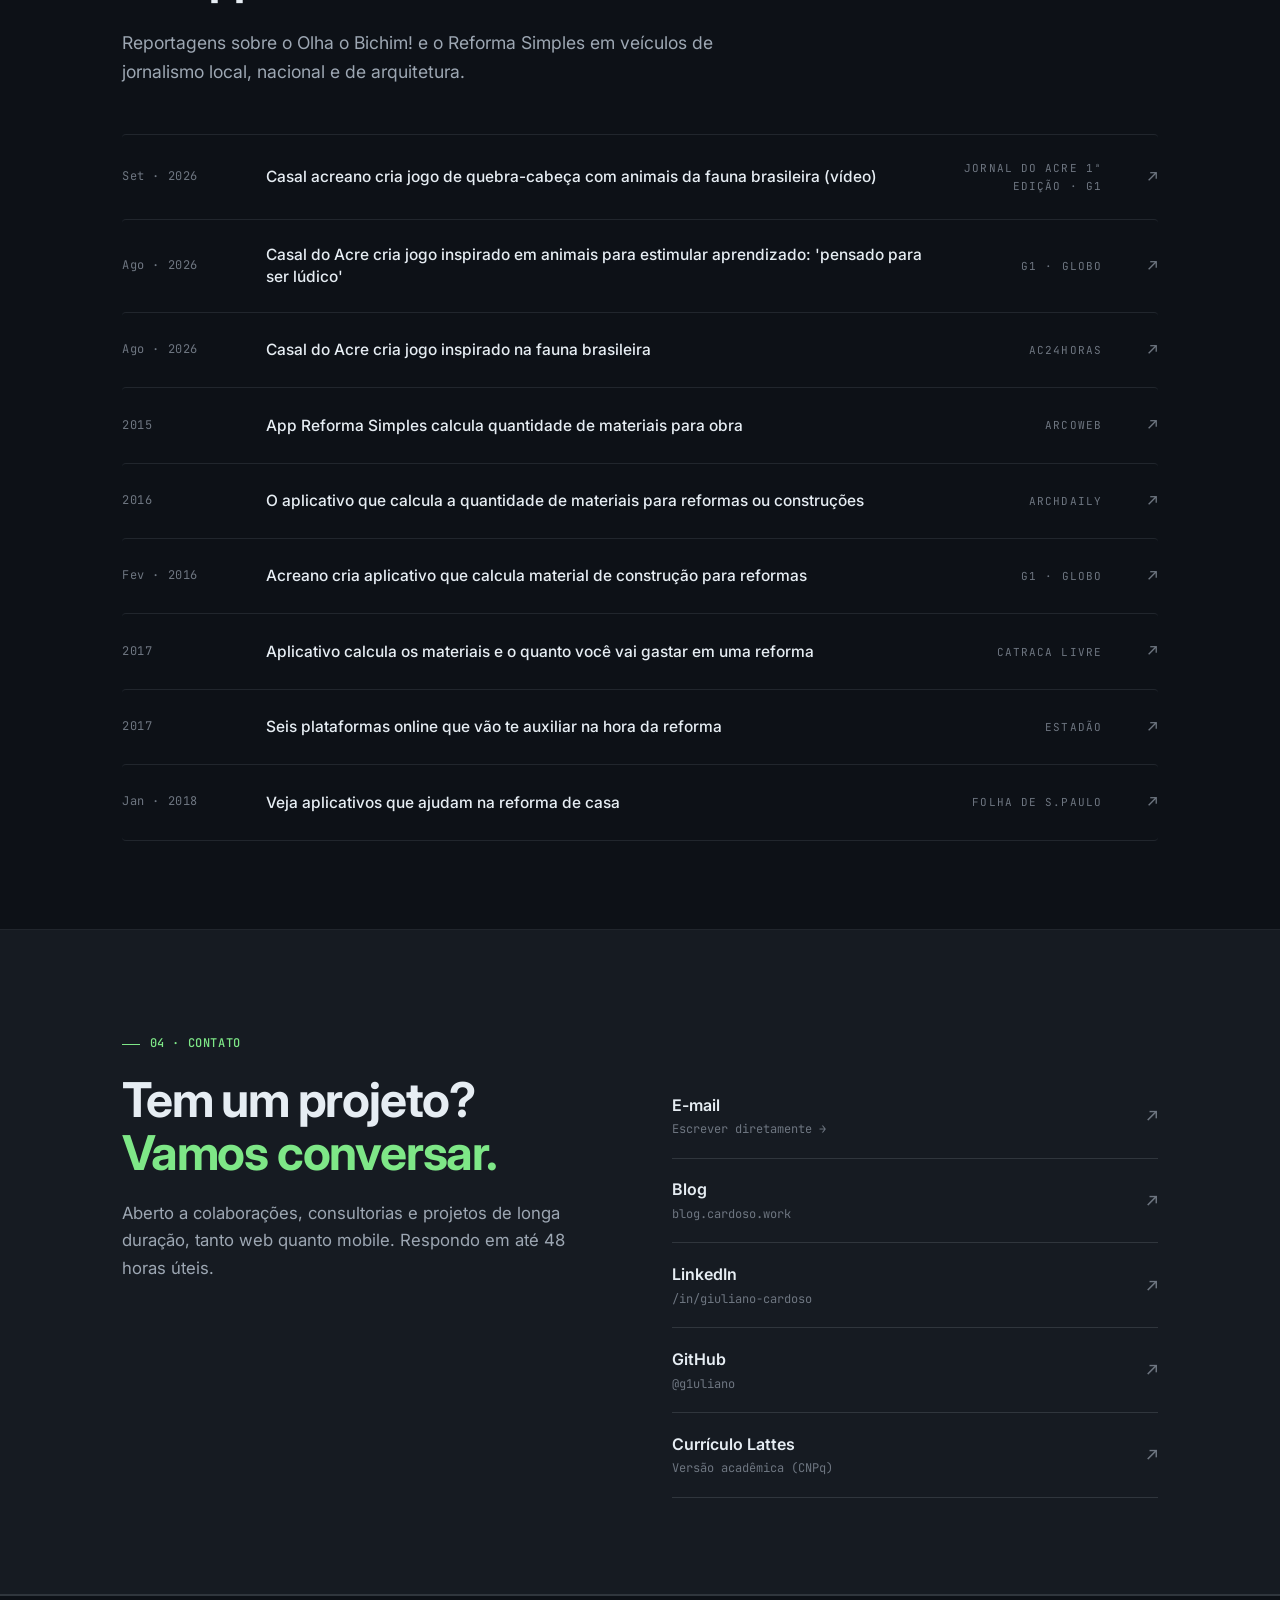
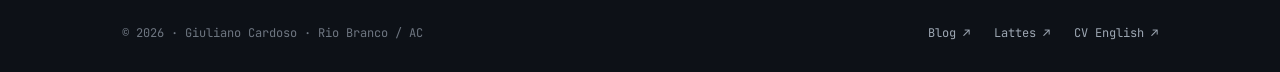
==== commit 261ca75b: "feat: link do blog no rodape Co-Authored-By: Claude Opus 5.5 <noreply@anthropic.com>" ====
--- a/index.html
+++ b/index.html
@@ -1534,6 +1534,7 @@
   <div class="container">
     <div>© 2026 · Giuliano Cardoso · Rio Branco / AC</div>
     <div class="cv">
+      <a href="https://blog.cardoso.work" target="_blank" rel="noopener">Blog ↗</a>
       <a href="http://lattes.cnpq.br/2076449581151188" target="_blank" rel="noopener">Lattes ↗</a>
       <a href="https://cardoso.work/cv_english_giuliano_cardoso_miranda.pdf" target="_blank" rel="noopener">CV English ↗</a>
     </div>
